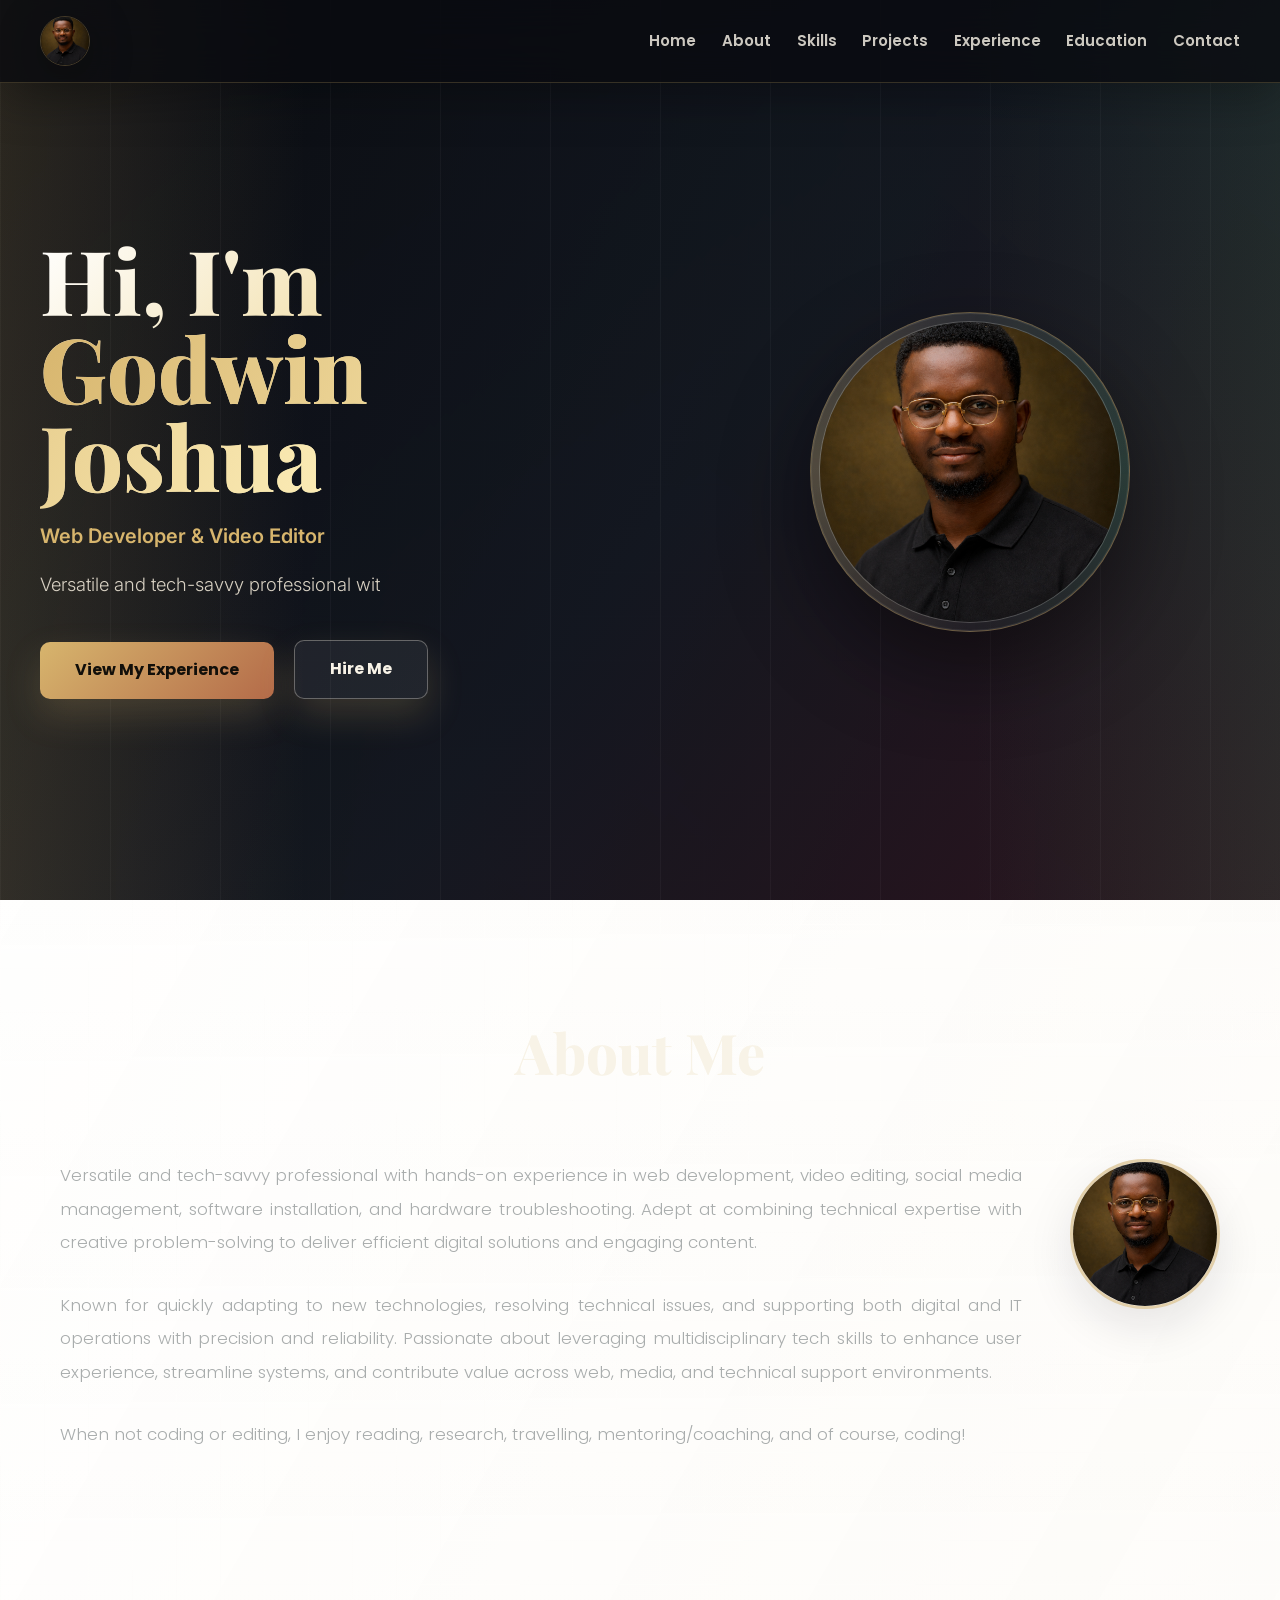
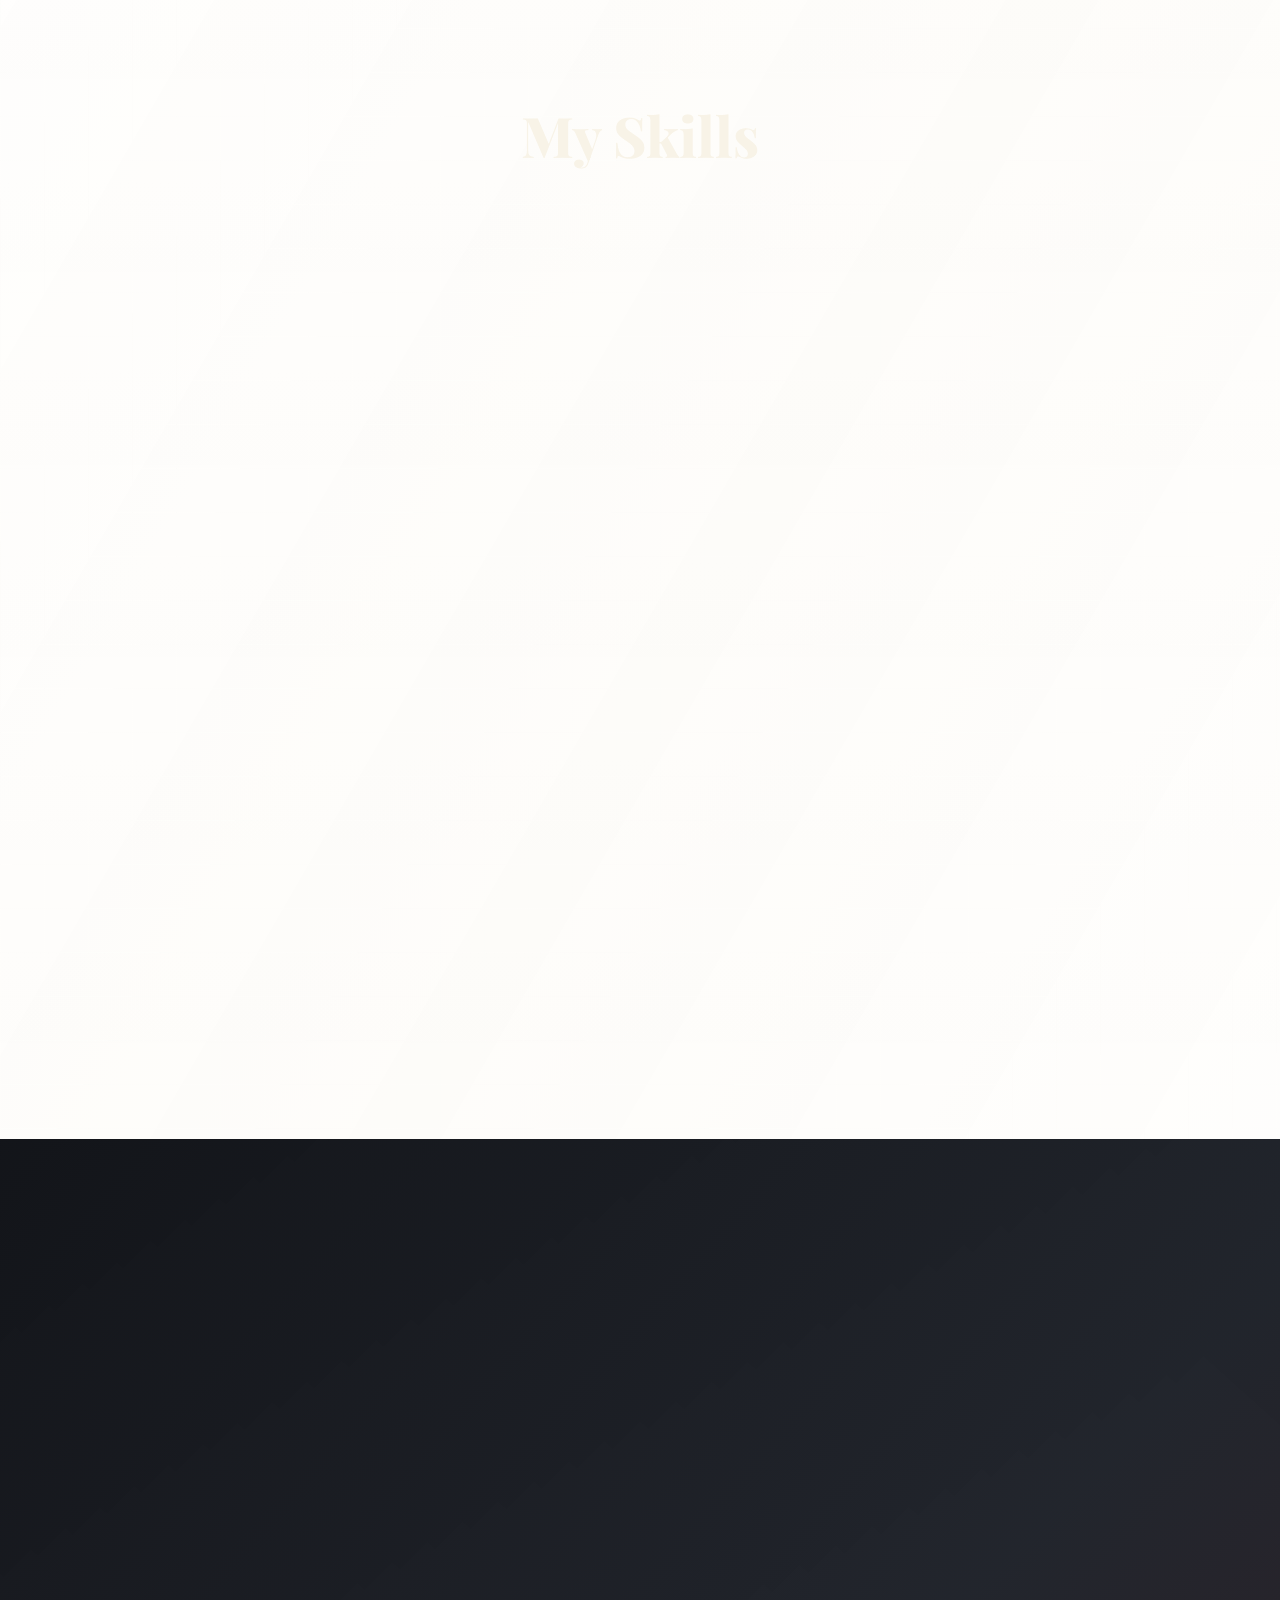
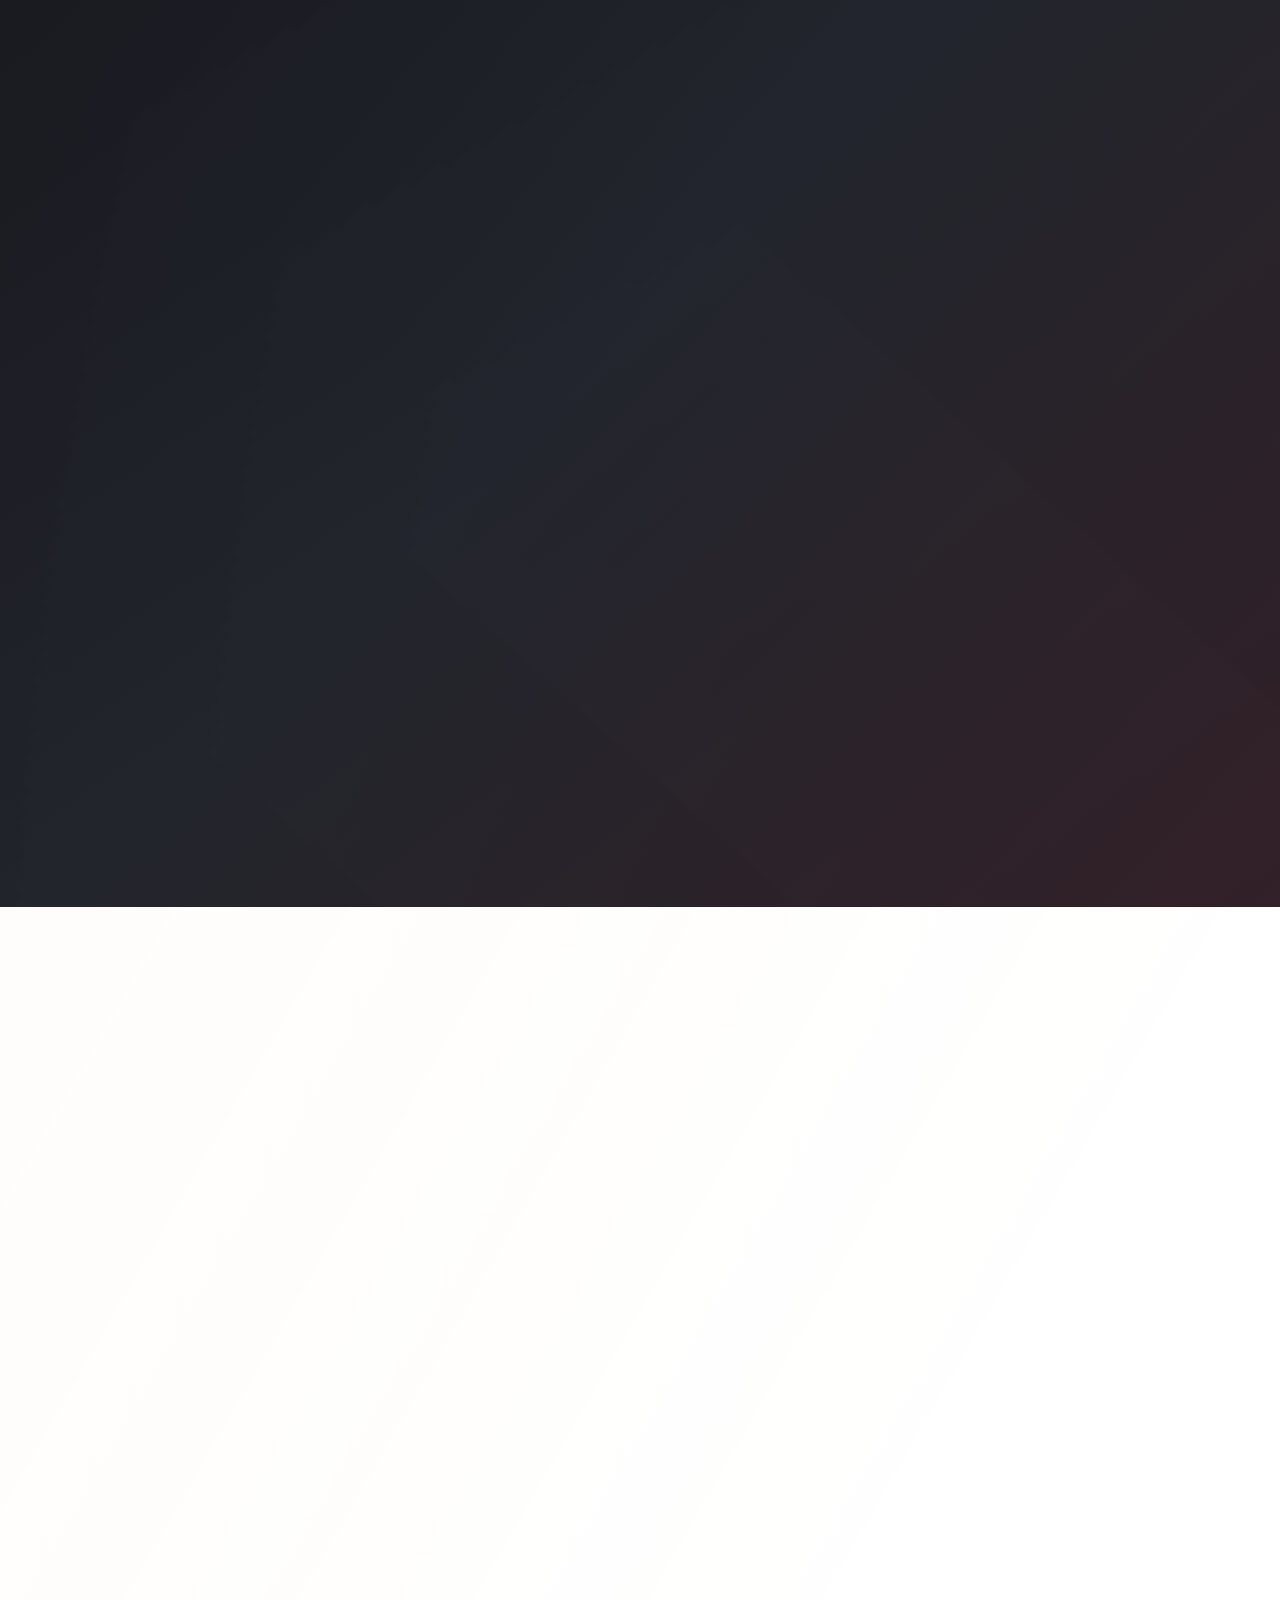
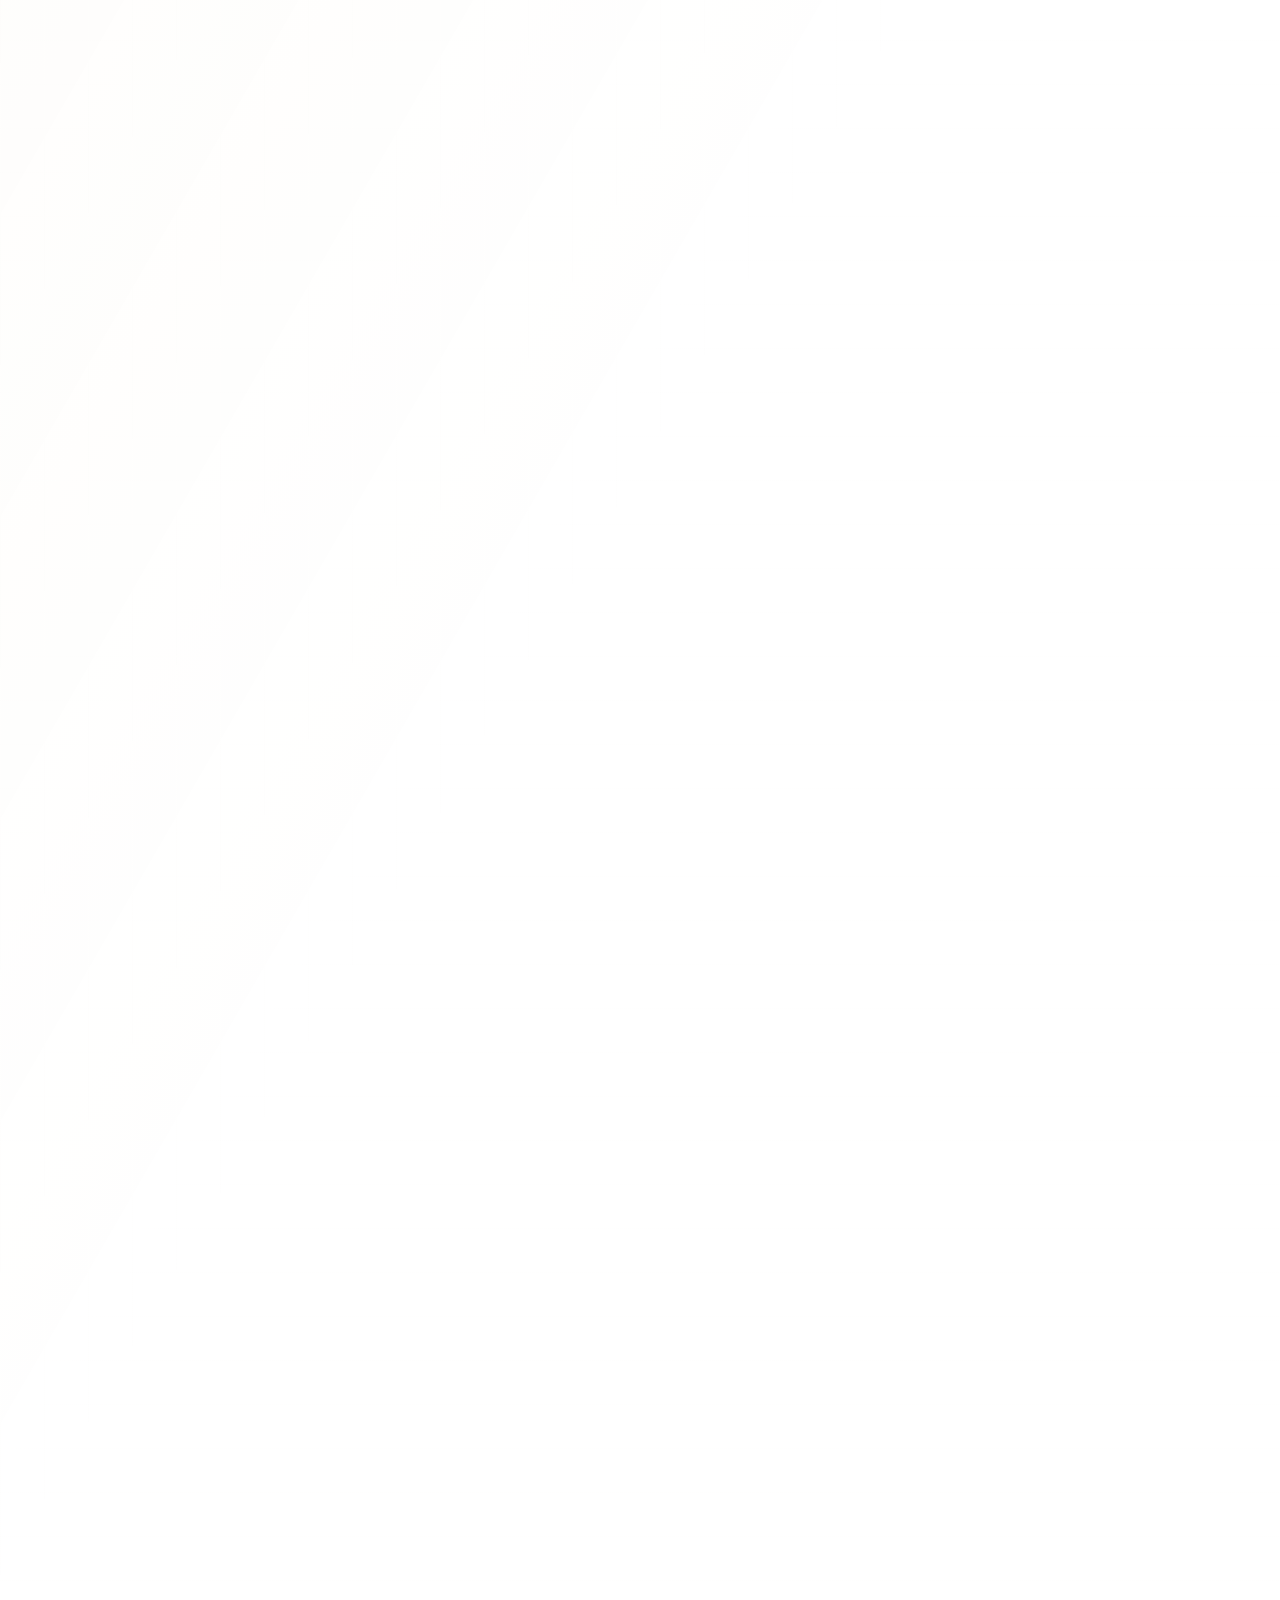
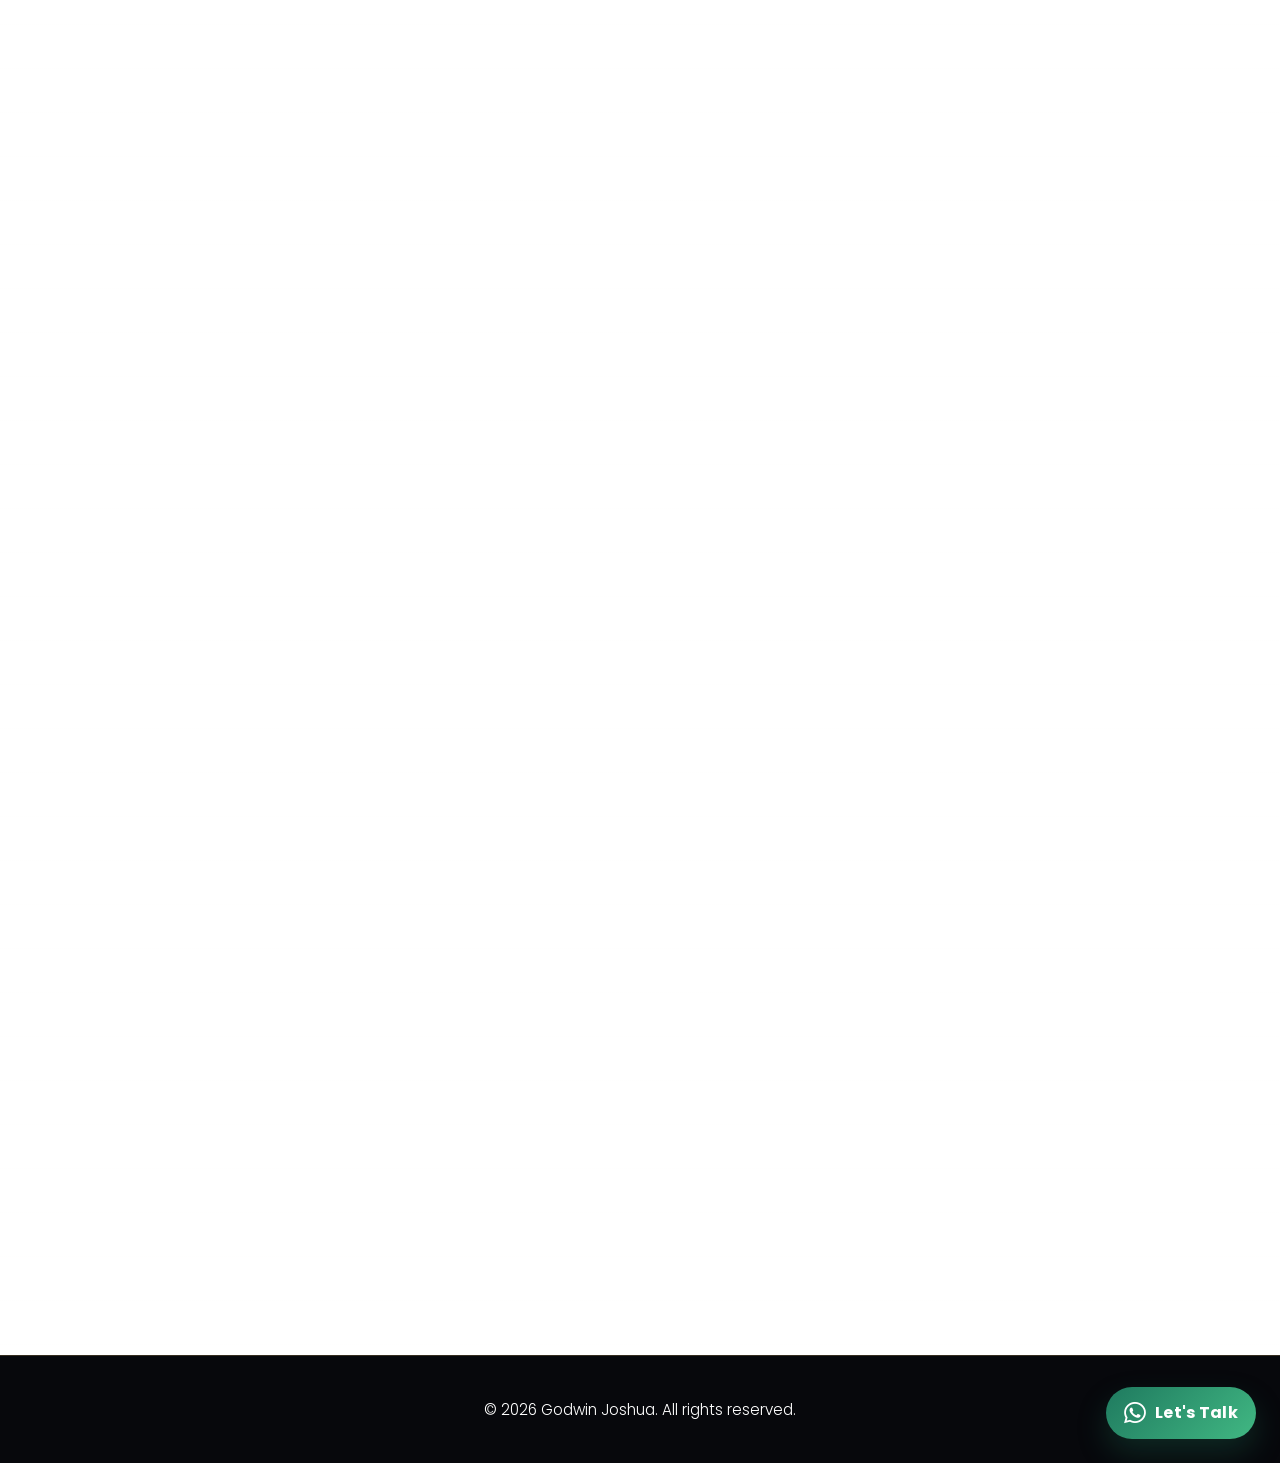
==== index.html @ fa9649de "Add files via upload" ====
<!DOCTYPE html>
<html lang="en">
<head>
    <meta charset="UTF-8">
    <meta name="viewport" content="width=device-width, initial-scale=1.0">
    <title>Godwin Joshua - Web Developer & Video Editor</title>
    <link rel="stylesheet" href="styles.css">
    <link rel="icon" href="JAYSIGNATURE..png" type="image/png">
    <link rel="stylesheet" href="https://cdnjs.cloudflare.com/ajax/libs/font-awesome/6.0.0/css/all.min.css">
    <link rel="preconnect" href="https://fonts.googleapis.com">
    <link rel="preconnect" href="https://fonts.gstatic.com" crossorigin>
    <link href="https://fonts.googleapis.com/css2?family=Poppins:wght@300;400;600;700;800&family=Playfair+Display:wght@600;700;800&family=Inter:wght@300;400;500;600&display=swap" rel="stylesheet">
</head>
<body>
    <header>
        <nav>
            <div class="logo">
                <img src="logo.png" alt="Godwin Joshua Logo">
            </div>
            <ul class="nav-links">
                <li><a href="#home">Home</a></li>
                <li><a href="#about">About</a></li>
                <li><a href="#skills">Skills</a></li>
                <li><a href="#projects">Projects</a></li>
                <li><a href="#experience">Experience</a></li>
                <li><a href="#education">Education</a></li>
                <li><a href="#contact">Contact</a></li>
            </ul>
            <div class="hamburger">
                <span></span>
                <span></span>
                <span></span>
            </div>
        </nav>
    </header>

    <section id="home" class="hero">
        <div class="hero-content">
            <h1>Hi, I'm <span class="highlight">Godwin Joshua</span></h1>
            <p>Web Developer & Video Editor</p>
            <p>Versatile and tech-savvy professional with hands-on experience in web development, video editing, social media management, software installation, and hardware troubleshooting.</p>
            <a href="#experience" class="cta-button">View My Experience</a>
            <a href="GODWIN JOSHUA-1.0.pdf" download class="cta-button secondary">Hire Me</a>
        </div>
        <div class="hero-image">
            <div class="hero-logo-wrap">
                <img src="logo.png" alt="Godwin Joshua">
            </div>
        </div>
    </section>

    <section id="about" class="about">
        <div class="container">
            <h2>About Me</h2>
            <div class="about-content">
                <div class="about-text">
                    <p>Versatile and tech-savvy professional with hands-on experience in web development, video editing, social media management, software installation, and hardware troubleshooting. Adept at combining technical expertise with creative problem-solving to deliver efficient digital solutions and engaging content.</p>
                    <p>Known for quickly adapting to new technologies, resolving technical issues, and supporting both digital and IT operations with precision and reliability. Passionate about leveraging multidisciplinary tech skills to enhance user experience, streamline systems, and contribute value across web, media, and technical support environments.</p>
                    <p>When not coding or editing, I enjoy reading, research, travelling, mentoring/coaching, and of course, coding!</p>
                </div>
                <div class="about-image">
                    <img src="logo.png" alt="Godwin Joshua">
                </div>
            </div>
        </div>
    </section>

    <section id="skills" class="skills">
        <div class="container">
            <h2>My Skills</h2>
            <div class="skills-grid">
                <div class="skill-category">
                    <h3><i class="fas fa-code"></i> Web & Digital</h3>
                    <ul>
                        <li>Web Development</li>
                        <li>WordPress Development</li>
                        <li>HTML & CSS</li>
                        <li>Website Maintenance</li>
                    </ul>
                </div>
                <div class="skill-category">
                    <h3><i class="fas fa-palette"></i> Design & Media</h3>
                    <ul>
                        <li>Graphic Design</li>
                        <li>Video Editing</li>
                        <li>Content Creation</li>
                        <li>Social Media Management</li>
                    </ul>
                </div>
                <div class="skill-category">
                    <h3><i class="fas fa-tools"></i> IT Support</h3>
                    <ul>
                        <li>Hardware & System Troubleshooting</li>
                        <li>Software Installation</li>
                        <li>Software Maintenance</li>
                        <li>Operating System Installation</li>
                        <li>IT Support</li>
                    </ul>
                </div>
                <div class="skill-category">
                    <h3><i class="fas fa-briefcase"></i> Productivity & Tools</h3>
                    <ul>
                        <li>Microsoft Office 365</li>
                        <li>Google Workspace</li>
                        <li>Remote Support Tools</li>
                        <li>AI Prompt Engineering</li>
                    </ul>
                </div>
                <div class="skill-category">
                    <h3><i class="fas fa-users"></i> Soft Skills</h3>
                    <ul>
                        <li>Project Management</li>
                        <li>Problem Solving</li>
                        <li>Team Collaboration</li>
                        <li>Adaptability & Flexibility</li>
                        <li>Strong Communication Skills</li>
                    </ul>
                </div>
            </div>
        </div>
    </section>

    <section id="projects" class="projects">
        <div class="container">
            <h2>Featured Projects</h2>
            <div class="projects-grid">
                <article class="project-card">
                    <a href="https://araokikicooperative.com/" target="_blank" rel="noopener noreferrer" class="project-image-link" aria-label="Visit ARAOKIKI Cooperative Limited website">
                        <img src="araokiki-project.svg" alt="ARAOKIKI Cooperative Limited website preview">
                    </a>
                    <div class="project-content">
                        <span class="project-type"><i class="fas fa-building-columns"></i> Cooperative Website</span>
                        <h3>ARAOKIKI Cooperative Limited</h3>
                        <p>Created a simple website to showcase the cooperative's services and make its work easier for visitors to understand.</p>
                        <a href="https://araokikicooperative.com/" target="_blank" rel="noopener noreferrer" class="project-link">
                            View Project <i class="fas fa-arrow-up-right-from-square"></i>
                        </a>
                    </div>
                </article>

                <article class="project-card">
                    <a href="https://oarefoods.com.ng/" target="_blank" rel="noopener noreferrer" class="project-image-link" aria-label="Visit Oarefoods Limited ordering system">
                        <img src="oarefoods-project.svg" alt="Oarefoods Limited website preview">
                    </a>
                    <div class="project-content">
                        <span class="project-type"><i class="fas fa-bowl-food"></i> Ordering System</span>
                        <h3>Oarefoods Limited</h3>
                        <p>Built a simple ordering system to help customers view food options and place orders more conveniently.</p>
                        <a href="https://oarefoods.com.ng/" target="_blank" rel="noopener noreferrer" class="project-link">
                            View Project <i class="fas fa-arrow-up-right-from-square"></i>
                        </a>
                    </div>
                </article>

                <article class="project-card">
                    <a href="https://bigvillehighschool.com.ng/" target="_blank" rel="noopener noreferrer" class="project-image-link" aria-label="Visit Bigville High School management system">
                        <img src="bigville-project.svg" alt="Bigville High School website preview">
                    </a>
                    <div class="project-content">
                        <span class="project-type"><i class="fas fa-school"></i> School Management System</span>
                        <h3>Bigville High School</h3>
                        <p>Developed a school management system to support academic administration and improve school operations.</p>
                        <a href="https://bigvillehighschool.com.ng/" target="_blank" rel="noopener noreferrer" class="project-link">
                            View Project <i class="fas fa-arrow-up-right-from-square"></i>
                        </a>
                    </div>
                </article>

                <article class="project-card">
                    <a href="https://uchekezz.github.io/Myportfolio/" target="_blank" rel="noopener noreferrer" class="project-image-link" aria-label="Visit client portfolio website">
                        <img src="client-portfolio-project.svg" alt="Client portfolio website preview">
                    </a>
                    <div class="project-content">
                        <span class="project-type"><i class="fas fa-id-card"></i> Client Portfolio</span>
                        <h3>Okafor Uche Joseph Portfolio</h3>
                        <p>Created a professional portfolio website for a client to present his profile, experience, skills, education, and contact details.</p>
                        <a href="https://uchekezz.github.io/Myportfolio/" target="_blank" rel="noopener noreferrer" class="project-link">
                            View Project <i class="fas fa-arrow-up-right-from-square"></i>
                        </a>
                    </div>
                </article>
            </div>
        </div>
    </section>

    <section id="experience" class="experience">
        <div class="container">
            <h2>Professional Experience</h2>
            <div class="timeline">
                <div class="timeline-item">
                    <div class="timeline-content">
                        <h3>ICT Teacher</h3>
                        <h4>Children's World Academy, Gwarimpa, Abuja</h4>
                        <p class="date">2025 – Till date</p>
                        <ul>
                            <li>Used different tools to support blended learning efforts.</li>
                            <li>Identified information technology training needs and requirements for learners.</li>
                            <li>Created easy-to-understand training materials tailored to different audiences.</li>
                            <li>Evaluated and assessed training quality and effectiveness to continuously improve programs.</li>
                        </ul>
                    </div>
                </div>
                <div class="timeline-item">
                    <div class="timeline-content">
                        <h3>ICT Instructor</h3>
                        <h4>Sureville High School, Lekki Phase II, Lagos, Nigeria</h4>
                        <p class="date">2023 - 2024</p>
                        <ul>
                            <li>Used different tools to support blended learning efforts.</li>
                            <li>Identified information technology training needs and requirements for learners.</li>
                            <li>Created easy-to-understand training materials tailored to different audiences.</li>
                            <li>Evaluated and assessed training quality and effectiveness to continuously improve programs.</li>
                        </ul>
                    </div>
                </div>
                <div class="timeline-item">
                    <div class="timeline-content">
                        <h3>IT/ADMIN</h3>
                        <h4>Chilite Technical Solutions Limited</h4>
                        <p class="date">2023</p>
                        <ul>
                            <li>Carried out day-to-day duties accurately and efficiently.</li>
                            <li>Quickly learned and applied new skills to daily tasks, improving efficiency and productivity.</li>
                            <li>Increased customer satisfaction by resolving issues.</li>
                            <li>Supported team by demonstrating respect and willingness to help.</li>
                            <li>Developed a simple website to ease daily operations.</li>
                        </ul>
                    </div>
                </div>
                <div class="timeline-item">
                    <div class="timeline-content">
                        <h3>ICT Instructor</h3>
                        <h4>Ideal Special & Comprehensive Academy</h4>
                        <p class="date">2022 - 2023</p>
                        <ul>
                            <li>Handled daily practical on ICT related courses and prepared/processed all administrative files and documents.</li>
                            <li>Monitored learners' progress throughout course, providing or signposting additional support where appropriate.</li>
                            <li>Created easy-to-understand training materials tailored to different audiences.</li>
                            <li>Supported firm-wide initiatives to equip staff with basic technical skills.</li>
                        </ul>
                    </div>
                </div>
                <div class="timeline-item">
                    <div class="timeline-content">
                        <h3>Lecturer</h3>
                        <h4>Jigawa State Polytechnic, Dutse</h4>
                        <p class="date">2022 - 2023</p>
                        <ul>
                            <li>Designed exams, assessments and course content, including lecture material and writing assignments.</li>
                            <li>Engaged, motivated and inspired students to develop thirst for knowledge.</li>
                            <li>Collaborated with lecturers to enhance teaching procedures.</li>
                            <li>Monitored students' progress against educational targets, implementing positive interventions.</li>
                        </ul>
                    </div>
                </div>
                <div class="timeline-item">
                    <div class="timeline-content">
                        <h3>Admin/Office Assistant</h3>
                        <h4>M.O. Chukwuma-Okafor & Associates</h4>
                        <p class="date">2018 - 2019</p>
                        <ul>
                            <li>Maintained office files for reliable reference, including electronic and hard copies.</li>
                            <li>Supported staff with administrative needs for photocopying, faxing and filing.</li>
                            <li>Organized and maintained office common areas.</li>
                            <li>Greeted guests and clients with warmth and professionalism.</li>
                        </ul>
                    </div>
                </div>
                <div class="timeline-item">
                    <div class="timeline-content">
                        <h3>ICT Practical Instructor</h3>
                        <h4>Climax Computer College</h4>
                        <p class="date">2014 - 2016</p>
                        <ul>
                            <li>Adapted teaching methods and materials to meet students' varying needs and interests.</li>
                            <li>Created lesson plans and scheduled each day to promote maximum student engagement.</li>
                            <li>Collected, analyzed and tracked data on student progress.</li>
                            <li>Supported students to identify problems impeding education.</li>
                        </ul>
                    </div>
                </div>
            </div>
        </div>
    </section>

    <section id="education" class="education">
        <div class="container">
            <h2>Education & Certifications</h2>
            <div class="edu-cert-grid">
                <div class="education-section">
                    <h3><i class="fas fa-graduation-cap"></i> Education</h3>
                    <div class="edu-item">
                        <h4>Cyber Security – Google Professional Certification</h4>
                        <p>2025</p>
                    </div>
                    <div class="edu-item">
                        <h4>Higher National Diploma (HND) in Computer Science</h4>
                        <p>Federal Polytechnic, Idah, Kogi State | 2019 – 2021</p>
                    </div>
                    <div class="edu-item">
                        <h4>National Diploma (OND) in Computer Science</h4>
                        <p>Federal Polytechnic, Idah, Kogi State | 2015 – 2017</p>
                    </div>
                </div>
                <div class="certifications-section">
                    <h3><i class="fas fa-certificate"></i> Certifications</h3>
                    <ul>
                        <li>Cyber Security (2025)</li>
                        <li>Google Network Security (2025)</li>
                        <li>National Youth Service Corp (2022)</li>
                        <li>Higher National Diploma (2021)</li>
                        <li>C++ Computer Programming (2019)</li>
                        <li>National Diploma (2017)</li>
                    </ul>
                </div>
            </div>
        </div>
    </section>

    <section id="contact" class="contact">
        <div class="container">
            <h2>Get In Touch</h2>
            <div class="contact-content">
                <div class="contact-info">
                    <p>Ready to bring your ideas to life? Let's collaborate!</p>
                    <div class="contact-details">
                        <p><strong><i class="fas fa-envelope"></i> Email:</strong> godwincplus@gmail.com</p>
                        <p><strong><i class="fas fa-phone"></i> Phone:</strong> +234 807 975 6690, 0816 468 5279</p>
                        <p><strong><i class="fas fa-map-marker-alt"></i> Location:</strong> Kagini, Abuja, Nigeria</p>
                    </div>
                </div>
                <form class="contact-form">
                    <input type="text" name="name" placeholder="Your Name" required>
                    <input type="email" name="email" placeholder="Your Email" required>
                    <textarea name="message" placeholder="Your Message" required></textarea>
                    <button type="submit" class="cta-button">Send Message</button>
                    <div class="contact-social-links">
                        <a href="https://web.facebook.com/jay.code.526853/" target="_blank" title="Facebook"><i class="fab fa-facebook"></i></a>
                        <a href="https://www.instagram.com/jaysignatur" target="_blank" title="Instagram"><i class="fab fa-instagram"></i></a>
                        <a href="https://www.tiktok.com/@jaycodee?lang=en" target="_blank" title="TikTok"><i class="fab fa-tiktok"></i></a>
                        <a href="https://  www.linkedin.com/in/godwin-joshua-904143233" target="_blank" title="LinkedIn"><i class="fab fa-linkedin"></i></a>
                        <a href="https://github.com/Cpluss1" target="_blank" title="GitHub"><i class="fab fa-github"></i></a>
                        <a href="https://www.youtube.com/@JAYSIGNATUR" target="_blank" title="YouTube"><i class="fab fa-youtube"></i></a>
                        
                    </div>
                </form>
            </div>
        </div>
    </section>

    <footer>
        <div class="container">
            <p>&copy; 2026 Godwin Joshua. All rights reserved.</p>
        </div>
    </footer>

    <a href="https://wa.me/2348079756690?text=Hello%20Godwin%2C%20I%20visited%20your%20portfolio%20and%20would%20like%20to%20chat."
       class="whatsapp-chat"
       target="_blank"
       rel="noopener noreferrer"
       aria-label="Chat with Godwin Joshua on WhatsApp">
        <i class="fab fa-whatsapp"></i>
        <span>Let's Talk</span>
    </a>

    <script src="script.js"></script>
</body>
</html>
---- styles.css ----
/* Reset and Base Styles */
* {
    margin: 0;
    padding: 0;
    box-sizing: border-box;
}

img {
    display: block;
    max-width: 100%;
    height: auto;
    border-radius: 0;
    object-fit: cover;
}

body {
    font-family: 'Poppins', 'Inter', sans-serif;
    line-height: 1.8;
    color: #1a1a2e;
    background: linear-gradient(135deg, #0f0f1e 0%, #1a1a3e 50%, #2d0052 100%);
    min-height: 100vh;
    overflow-x: hidden;
    letter-spacing: 0.3px;
}

/* Animated background */
body::before {
    content: '';
    position: fixed;
    top: 0;
    left: 0;
    width: 100%;
    height: 100%;
    background: 
        radial-gradient(circle at 20% 50%, rgba(139, 92, 246, 0.1) 0%, transparent 50%),
        radial-gradient(circle at 80% 80%, rgba(236, 72, 153, 0.1) 0%, transparent 50%),
        radial-gradient(circle at 40% 0%, rgba(59, 130, 246, 0.05) 0%, transparent 50%);
    pointer-events: none;
    z-index: -1;
    animation: bgShift 15s ease-in-out infinite;
}

@keyframes bgShift {
    0%, 100% { transform: translate(0, 0); }
    50% { transform: translate(30px, 30px); }
}

.container {
    max-width: 1200px;
    margin: 0 auto;
    padding: 0 20px;
}

/* Header */
header {
    position: fixed;
    top: 0;
    width: 100%;
    background: rgba(7, 94, 84, 0.92);
    backdrop-filter: blur(20px);
    z-index: 1000;
    box-shadow: 0 8px 32px rgba(7, 94, 84, 0.28);
    border-bottom: 1px solid rgba(37, 211, 102, 0.35);
    animation: headerSlideDown 0.6s ease-out;
}

@keyframes headerSlideDown {
    from {
        opacity: 0;
        transform: translateY(-20px);
    }
    to {
        opacity: 1;
        transform: translateY(0);
    }
}

nav {
    display: flex;
    justify-content: space-between;
    align-items: center;
    padding: 1rem 0;
    max-width: 1200px;
    margin: 0 auto;
}

.logo img {
    width: 54px;
    height: 54px;
    border-radius: 50%;
    object-fit: cover;
    filter: drop-shadow(0 8px 18px rgba(139, 92, 246, 0.5));
    transition: all 0.3s ease;
}

.logo img:hover {
    filter: drop-shadow(0 8px 25px rgba(236, 72, 153, 0.6));
    transform: scale(1.05);
}

.nav-links {
    display: flex;
    list-style: none;
}

.nav-links li {
    margin-left: 2rem;
}

.nav-links a {
    text-decoration: none;
    color: #e0e0e0;
    font-weight: 600;
    transition: all 0.3s ease;
    position: relative;
    padding: 5px 0;
}

.nav-links a::after {
    content: '';
    position: absolute;
    bottom: -3px;
    left: 0;
    width: 0;
    height: 2px;
    background: linear-gradient(90deg, #8b5cf6, #ec4899);
    transition: width 0.3s ease;
}

.nav-links a:hover {
    color: #ec4899;
}

.nav-links a:hover::after {
    width: 100%;
}

.hamburger {
    display: none;
    flex-direction: column;
    cursor: pointer;
}

.hamburger span {
    width: 25px;
    height: 3px;
    background: #ffffff;
    margin: 3px 0;
    transition: 0.3s;
}

.hamburger.active span:nth-child(1) {
    transform: rotate(45deg) translate(5px, 5px);
}

.hamburger.active span:nth-child(2) {
    opacity: 0;
}

.hamburger.active span:nth-child(3) {
    transform: rotate(-45deg) translate(7px, -6px);
}

/* Hero Section */
.hero {
    display: flex;
    justify-content: center;
    align-items: center;
    min-height: 90vh;
    padding: 100px 0 60px;
    color: white;
    position: relative;
    overflow: hidden;
}

.hero::after {
    content: '';
    position: absolute;
    top: 0;
    left: 0;
    right: 0;
    bottom: 0;
    background: 
        radial-gradient(circle at 10% 20%, rgba(139, 92, 246, 0.15) 0%, transparent 40%),
        radial-gradient(circle at 90% 80%, rgba(236, 72, 153, 0.15) 0%, transparent 40%);
    pointer-events: none;
    z-index: 0;
}

.hero-content {
    flex: 1;
    padding-right: 2rem;
    position: relative;
    z-index: 2;
    animation: slideInLeft 0.8s ease-out;
}

@keyframes slideInLeft {
    from {
        opacity: 0;
        transform: translateX(-50px);
    }
    to {
        opacity: 1;
        transform: translateX(0);
    }
}

.hero h1 {
    font-size: 3.5rem;
    margin-bottom: 1rem;
    background: linear-gradient(135deg, #ffffff 0%, #a0aec0 100%);
    -webkit-background-clip: text;
    -webkit-text-fill-color: transparent;
    background-clip: text;
    font-weight: 800;
    letter-spacing: -1px;
    font-family: 'Playfair Display', serif;
}

.highlight {
    background: linear-gradient(135deg, #8b5cf6 0%, #ec4899 50%, #06b6d4 100%);
    -webkit-background-clip: text;
    -webkit-text-fill-color: transparent;
    background-clip: text;
    animation: gradientFlow 4s ease infinite;
    background-size: 200% 200%;
}

@keyframes gradientFlow {
    0% { background-position: 0% 50%; }
    50% { background-position: 100% 50%; }
    100% { background-position: 0% 50%; }
}

.hero p {
    font-size: 1.15rem;
    margin-bottom: 2.5rem;
    opacity: 0.9;
    animation: fadeInUp 0.8s ease-out 0.2s both;
    font-weight: 300;
    line-height: 1.7;
    letter-spacing: 0.5px;
    font-family: 'Inter', 'Poppins', sans-serif;
}

@keyframes fadeInUp {
    from {
        opacity: 0;
        transform: translateY(20px);
    }
    to {
        opacity: 1;
        transform: translateY(0);
    }
}

@keyframes floatHover {
    0%, 100% { transform: translateY(0px); }
    50% { transform: translateY(-12px); }
}

@keyframes floatCard {
    0%, 100% { transform: translateY(0px); }
    50% { transform: translateY(-10px); }
}

@keyframes slideUpIn {
    from {
        opacity: 0;
        transform: translateY(15px);
    }
    to {
        opacity: 1;
        transform: translateY(0);
    }
}

@keyframes floatSocial {
    0%, 100% { transform: translateY(0px); }
    50% { transform: translateY(-8px); }
}

@keyframes textFloat {
    0%, 100% { transform: translateX(0px); }
    50% { transform: translateX(2px); }
}

.cta-button {
    display: inline-block;
    padding: 14px 35px;
    background: linear-gradient(135deg, #8b5cf6 0%, #ec4899 100%);
    color: white;
    text-decoration: none;
    border-radius: 50px;
    font-weight: 700;
    transition: all 0.4s cubic-bezier(0.34, 1.56, 0.64, 1);
    margin-right: 1rem;
    position: relative;
    overflow: hidden;
    box-shadow: 0 10px 30px rgba(139, 92, 246, 0.3);
}

.cta-button::before {
    content: '';
    position: absolute;
    top: 0;
    left: -100%;
    width: 100%;
    height: 100%;
    background: linear-gradient(90deg, transparent, rgba(255, 255, 255, 0.3), transparent);
    transition: left 0.5s;
}

.cta-button:hover {
    transform: translateY(-5px);
    box-shadow: 0 20px 40px rgba(139, 92, 246, 0.6);
}

.cta-button:hover::before {
    left: 100%;
}

.secondary {
    background: transparent;
    border: 2px solid rgba(255, 255, 255, 0.8);
    box-shadow: 0 10px 30px rgba(236, 72, 153, 0.2);
}

.secondary:hover {
    background: linear-gradient(135deg, #8b5cf6 0%, #ec4899 100%);
    border-color: transparent;
    box-shadow: 0 20px 40px rgba(236, 72, 153, 0.6);
}

/* Hero background removed - using body::before now */

.hero-image {
    flex: 1;
    text-align: center;
    position: relative;
    z-index: 2;
    animation: slideInRight 0.8s ease-out;
}

@keyframes slideInRight {
    from {
        opacity: 0;
        transform: translateX(50px);
    }
    to {
        opacity: 1;
        transform: translateX(0);
    }
}

.hero-content,
.hero-image {
    position: relative;
    z-index: 1;
}

.hero-logo-wrap {
    display: inline-flex;
    align-items: center;
    justify-content: center;
    width: 200px;
    height: 200px;
    margin: 0 auto;
    border-radius: 50%;
    background: rgba(139, 92, 246, 0.15);
    border: 3px solid rgba(139, 92, 246, 0.5);
    box-shadow: 
        0 0 80px rgba(139, 92, 246, 0.4),
        inset 0 0 40px rgba(236, 72, 153, 0.15),
        0 30px 70px rgba(0, 0, 0, 0.4);
    backdrop-filter: blur(20px);
    overflow: hidden;
    animation: float 4s ease-in-out infinite, glow 3.5s ease-in-out infinite, pulse-ring 3s ease-in-out infinite;
    position: relative;
}

@keyframes float {
    0%, 100% { transform: translateY(0px); }
    50% { transform: translateY(-25px); }
}

@keyframes pulse-ring {
    0%, 100% { box-shadow: 0 0 80px rgba(139, 92, 246, 0.4), inset 0 0 40px rgba(236, 72, 153, 0.15), 0 30px 70px rgba(0, 0, 0, 0.4); }
    50% { box-shadow: 0 0 100px rgba(236, 72, 153, 0.6), inset 0 0 50px rgba(139, 92, 246, 0.25), 0 40px 80px rgba(0, 0, 0, 0.5); }
}

@keyframes glow {
    0%, 100% { box-shadow: 0 0 60px rgba(139, 92, 246, 0.3), inset 0 0 60px rgba(236, 72, 153, 0.1), 0 40px 90px rgba(0, 0, 0, 0.3); }
    50% { box-shadow: 0 0 80px rgba(236, 72, 153, 0.5), inset 0 0 80px rgba(139, 92, 246, 0.2), 0 40px 90px rgba(0, 0, 0, 0.3); }
}

.hero-logo-wrap::before {
    content: '';
    position: absolute;
    inset: -20%;
    background: radial-gradient(circle, rgba(139, 92, 246, 0.6), transparent 55%);
    filter: blur(48px);
    opacity: 0.7;
    animation: rotate 8s linear infinite;
}

@keyframes rotate {
    from { transform: rotate(0deg); }
    to { transform: rotate(360deg); }
}

.hero-logo-wrap img {
    width: 100%;
    height: 100%;
    border-radius: 50%;
    border: 0px solid transparent;
    box-shadow: 0 0 30px rgba(236, 72, 153, 0.3);
    background: linear-gradient(180deg, rgba(139, 92, 246, 0.1), rgba(236, 72, 153, 0.1));
    transition: all 0.4s ease;
    object-fit: cover;
}

.hero-logo-wrap:hover img {
    border-color: rgba(139, 92, 246, 0.8);
    transform: scale(1.05) rotate(5deg);
}

/* About Section */
.about {
    background: linear-gradient(135deg, rgba(139, 92, 246, 0.05) 0%, rgba(236, 72, 153, 0.05) 100%);
    padding: 80px 0;
    position: relative;
}

.about::before {
    content: '';
    position: absolute;
    top: 0;
    left: 0;
    right: 0;
    bottom: 0;
    background: 
        radial-gradient(circle at 0% 0%, rgba(139, 92, 246, 0.08) 0%, transparent 40%),
        radial-gradient(circle at 100% 100%, rgba(59, 130, 246, 0.08) 0%, transparent 40%);
    pointer-events: none;
}

.about h2 {
    text-align: center;
    font-size: 3rem;
    margin-bottom: 3.5rem;
    color: white;
    font-weight: 800;
    background: linear-gradient(135deg, #ffffff 0%, #a0aec0 100%);
    -webkit-background-clip: text;
    -webkit-text-fill-color: transparent;
    background-clip: text;
    position: relative;
    z-index: 1;
    font-family: 'Playfair Display', serif;
    letter-spacing: -0.5px;
}

.about-content {
    display: flex;
    align-items: center;
    gap: 3rem;
    position: relative;
    z-index: 1;
}

.about-text p {
    font-size: 1.05rem;
    margin-bottom: 1.8rem;
    color: rgba(255, 255, 255, 0.85);
    line-height: 2;
    text-align: justify;
    animation: fadeInUp 0.8s ease-out, textFloat 4s ease-in-out infinite;
    font-weight: 300;
    letter-spacing: 0.5px;
}

.about-image img {
    max-width: 150px;
    width: 150px;
    height: 150px;
    border-radius: 50%;
    object-fit: cover;
    box-shadow: 0 15px 45px rgba(139, 92, 246, 0.4), inset 0 0 20px rgba(139, 92, 246, 0.1);
    border: 3px solid rgba(139, 92, 246, 0.5);
    transition: all 0.3s ease;
    animation: fadeInUp 0.8s ease-out 0.2s both, float 4s ease-in-out infinite;
}

.about-image img:hover {
    transform: scale(1.05) rotate(-2deg);
    box-shadow: 0 30px 60px rgba(236, 72, 153, 0.5);
    border-color: rgba(236, 72, 153, 0.5);
}

.skills h2 {
    font-family: 'Playfair Display', serif;
    font-size: 3rem;
    font-weight: 800;
    letter-spacing: -0.5px;
}

/* Skills Section */
.skills {
    background: linear-gradient(135deg, rgba(236, 72, 153, 0.05) 0%, rgba(139, 92, 246, 0.05) 100%);
    padding: 80px 0;
    position: relative;
}

.skills::before {
    content: '';
    position: absolute;
    top: 0;
    left: 0;
    right: 0;
    bottom: 0;
    background: 
        radial-gradient(circle at 20% 50%, rgba(139, 92, 246, 0.08) 0%, transparent 40%),
        radial-gradient(circle at 80% 50%, rgba(236, 72, 153, 0.08) 0%, transparent 40%);
    pointer-events: none;
}

.skills h2 {
    text-align: center;
    font-size: 3rem;
    margin-bottom: 3.5rem;
    color: white;
    font-weight: 800;
    background: linear-gradient(135deg, #ffffff 0%, #a0aec0 100%);
    -webkit-background-clip: text;
    -webkit-text-fill-color: transparent;
    background-clip: text;
    position: relative;
    z-index: 1;
    font-family: 'Playfair Display', serif;
    letter-spacing: -0.5px;
}

.skills-grid {
    display: grid;
    grid-template-columns: repeat(auto-fit, minmax(300px, 1fr));
    gap: 2rem;
    position: relative;
    z-index: 1;
}

.skill-category {
    background: rgba(255, 255, 255, 0.08);
    padding: 2rem;
    border-radius: 15px;
    border: 1px solid rgba(139, 92, 246, 0.3);
    box-shadow: 0 20px 40px rgba(0, 0, 0, 0.2);
    transition: all 0.4s cubic-bezier(0.34, 1.56, 0.64, 1);
    backdrop-filter: blur(10px);
    animation: scaleIn 0.6s ease-out, floatUp 3s ease-in-out infinite;
}

@keyframes scaleIn {
    from {
        opacity: 0;
        transform: scale(0.9);
    }
    to {
        opacity: 1;
        transform: scale(1);
    }
}

@keyframes floatUp {
    0%, 100% { transform: translateY(0px); }
    50% { transform: translateY(-15px); }
}

.skill-category:hover {
    transform: translateY(-10px) scale(1.02);
    box-shadow: 0 30px 60px rgba(139, 92, 246, 0.4);
    border-color: rgba(236, 72, 153, 0.6);
    background: rgba(255, 255, 255, 0.12);
}

.skill-category h3 {
    background: linear-gradient(135deg, #8b5cf6 0%, #ec4899 100%);
    -webkit-background-clip: text;
    -webkit-text-fill-color: transparent;
    background-clip: text;
    margin-bottom: 1.5rem;
    font-size: 1.3rem;
    font-weight: 700;
    font-family: 'Poppins', sans-serif;
    letter-spacing: 0.5px;
}

.skill-category ul {
    list-style: none;
}

.skill-category li {
    padding: 0.7rem 0;
    padding-left: 0.5rem;
    border-bottom: 1px solid rgba(139, 92, 246, 0.2);
    color: rgba(255, 255, 255, 0.75);
    transition: all 0.3s ease;
    font-size: 0.95rem;
    font-weight: 300;
}

.skill-category li:hover {
    color: rgba(236, 72, 153, 1);
    padding-left: 10px;
}

/* Projects Section */
.projects {
    background: linear-gradient(135deg, rgba(139, 92, 246, 0.05) 0%, rgba(236, 72, 153, 0.05) 100%);
    padding: 80px 0;
    position: relative;
}

.projects::before {
    content: '';
    position: absolute;
    inset: 0;
    background:
        radial-gradient(circle at 18% 20%, rgba(59, 130, 246, 0.08) 0%, transparent 38%),
        radial-gradient(circle at 82% 72%, rgba(236, 72, 153, 0.08) 0%, transparent 40%);
    pointer-events: none;
}

.projects h2 {
    text-align: center;
    font-size: 3rem;
    margin-bottom: 3.5rem;
    color: white;
    font-weight: 800;
    background: linear-gradient(135deg, #ffffff 0%, #a0aec0 100%);
    -webkit-background-clip: text;
    -webkit-text-fill-color: transparent;
    background-clip: text;
    position: relative;
    z-index: 1;
    font-family: 'Playfair Display', serif;
    letter-spacing: -0.5px;
}

.projects-grid {
    display: grid;
    grid-template-columns: repeat(3, minmax(0, 1fr));
    gap: 1.6rem;
    position: relative;
    z-index: 1;
}

.project-card {
    background: rgba(255, 255, 255, 0.08);
    border: 1px solid rgba(139, 92, 246, 0.3);
    border-radius: 15px;
    box-shadow: 0 20px 40px rgba(0, 0, 0, 0.25);
    overflow: hidden;
    transition: all 0.35s ease;
    backdrop-filter: blur(10px);
}

.project-card:hover {
    transform: translateY(-8px);
    border-color: rgba(236, 72, 153, 0.55);
    box-shadow: 0 30px 60px rgba(139, 92, 246, 0.35);
}

.project-image-link {
    display: block;
    position: relative;
    aspect-ratio: 16 / 10;
    overflow: hidden;
    background: rgba(255, 255, 255, 0.08);
}

.project-image-link::after {
    content: '';
    position: absolute;
    inset: 0;
    background: linear-gradient(180deg, transparent 42%, rgba(9, 11, 16, 0.68));
    pointer-events: none;
}

.project-image-link img {
    width: 100%;
    height: 100%;
    object-fit: cover;
    transition: transform 0.5s ease, filter 0.5s ease;
}

.project-card:hover .project-image-link img {
    transform: scale(1.06);
    filter: saturate(1.08) contrast(1.04);
}

.project-content {
    padding: 1.45rem;
}

.project-type {
    display: inline-flex;
    align-items: center;
    gap: 0.45rem;
    margin-bottom: 0.9rem;
    color: rgba(236, 72, 153, 0.95);
    font-size: 0.82rem;
    font-weight: 700;
    text-transform: uppercase;
    letter-spacing: 0.06em;
}

.project-content h3 {
    margin-bottom: 0.75rem;
    color: white;
    font-size: 1.22rem;
    line-height: 1.35;
}

.project-content p {
    color: rgba(255, 255, 255, 0.74);
    font-size: 0.95rem;
    line-height: 1.75;
    margin-bottom: 1.25rem;
}

.project-link {
    display: inline-flex;
    align-items: center;
    gap: 0.5rem;
    color: white;
    text-decoration: none;
    font-weight: 700;
    transition: color 0.3s ease, gap 0.3s ease;
}

.project-link:hover {
    color: rgba(236, 72, 153, 1);
    gap: 0.75rem;
}

/* Experience Section */
.experience {
    background: linear-gradient(135deg, rgba(139, 92, 246, 0.05) 0%, rgba(236, 72, 153, 0.05) 100%);
    padding: 80px 0;
    position: relative;
}

.experience::before {
    content: '';
    position: absolute;
    top: 0;
    left: 0;
    right: 0;
    bottom: 0;
    background: 
        radial-gradient(circle at 50% 0%, rgba(59, 130, 246, 0.08) 0%, transparent 40%);
    pointer-events: none;
}

.experience h2 {
    text-align: center;
    font-size: 3rem;
    margin-bottom: 3.5rem;
    color: white;
    font-weight: 800;
    background: linear-gradient(135deg, #ffffff 0%, #a0aec0 100%);
    -webkit-background-clip: text;
    -webkit-text-fill-color: transparent;
    background-clip: text;
    position: relative;
    z-index: 1;
    font-family: 'Playfair Display', serif;
    letter-spacing: -0.5px;
}

.timeline {
    position: relative;
    max-width: 800px;
    margin: 0 auto;
    z-index: 1;
}

.timeline::before {
    content: '';
    position: absolute;
    left: 30px;
    top: 0;
    bottom: 0;
    width: 3px;
    background: linear-gradient(to bottom, #8b5cf6, #ec4899, #06b6d4, #8b5cf6);
    background-size: 100% 200%;
    animation: gradientFlow 4s ease infinite;
}

.timeline-item {
    margin-bottom: 2rem;
    position: relative;
}

.timeline-item::before {
    content: '';
    position: absolute;
    left: 20px;
    top: 20px;
    width: 20px;
    height: 20px;
    background: linear-gradient(135deg, #8b5cf6, #ec4899);
    border-radius: 50%;
    border: 4px solid rgba(15, 15, 30, 0.8);
    box-shadow: 0 0 20px rgba(139, 92, 246, 0.8);
    animation: pulse 2s ease-in-out infinite;
}

@keyframes pulse {
    0%, 100% { box-shadow: 0 0 20px rgba(139, 92, 246, 0.8); }
    50% { box-shadow: 0 0 40px rgba(236, 72, 153, 1); }
}

.timeline-content {
    background: rgba(255, 255, 255, 0.08);
    padding: 1.5rem;
    margin-left: 60px;
    border-radius: 15px;
    border: 1px solid rgba(139, 92, 246, 0.3);
    box-shadow: 0 20px 40px rgba(0, 0, 0, 0.3);
    transition: all 0.4s cubic-bezier(0.34, 1.56, 0.64, 1);
    backdrop-filter: blur(10px);
    animation: slideInRight 0.6s ease-out, floatHover 3.5s ease-in-out infinite;
}

.timeline-content:hover {
    transform: translateY(-10px) translateX(5px);
    box-shadow: 0 30px 60px rgba(139, 92, 246, 0.4);
    border-color: rgba(236, 72, 153, 0.6);
    background: rgba(255, 255, 255, 0.12);
}

.timeline-content h3 {
    background: linear-gradient(135deg, #8b5cf6 0%, #ec4899 100%);
    -webkit-background-clip: text;
    -webkit-text-fill-color: transparent;
    background-clip: text;
    margin-bottom: 0.5rem;
    font-size: 1.25rem;
    font-weight: 700;
    font-family: 'Poppins', sans-serif;
    letter-spacing: 0.3px;
}

.timeline-content h4 {
    color: rgba(255, 255, 255, 0.9);
    margin-bottom: 0.5rem;
    font-size: 1.05rem;
    font-weight: 600;
    font-family: 'Poppins', sans-serif;
    letter-spacing: 0.3px;
}

.timeline-content .date {
    color: rgba(255, 255, 255, 0.6);
    font-style: italic;
    margin-bottom: 1rem;
    font-size: 0.9rem;
}

.timeline-content ul {
    list-style: none;
    padding: 0;
}

.timeline-content li {
    padding: 0.35rem 0;
    color: rgba(255, 255, 255, 0.75);
    position: relative;
    padding-left: 1.5rem;
    transition: all 0.3s ease;
    font-size: 0.95rem;
    font-weight: 300;
}

.timeline-content li:hover {
    color: rgba(236, 72, 153, 1);
    padding-left: 2rem;
}

.timeline-content li::before {
    content: '▸';
    background: linear-gradient(135deg, #8b5cf6 0%, #ec4899 100%);
    -webkit-background-clip: text;
    -webkit-text-fill-color: transparent;
    background-clip: text;
    font-weight: bold;
    position: absolute;
    left: 0;
}

/* Education Section */
.education {
    background: linear-gradient(135deg, rgba(236, 72, 153, 0.05) 0%, rgba(139, 92, 246, 0.05) 100%);
    padding: 80px 0;
    position: relative;
}

.education::before {
    content: '';
    position: absolute;
    top: 0;
    left: 0;
    right: 0;
    bottom: 0;
    background: 
        radial-gradient(circle at 100% 0%, rgba(236, 72, 153, 0.08) 0%, transparent 40%);
    pointer-events: none;
}

.education h2 {
    text-align: center;
    font-size: 3rem;
    margin-bottom: 3.5rem;
    color: white;
    font-weight: 800;
    background: linear-gradient(135deg, #ffffff 0%, #a0aec0 100%);
    -webkit-background-clip: text;
    -webkit-text-fill-color: transparent;
    background-clip: text;
    position: relative;
    z-index: 1;
    font-family: 'Playfair Display', serif;
    letter-spacing: -0.5px;
}

.edu-cert-grid {
    display: grid;
    grid-template-columns: 1fr 1fr;
    gap: 3rem;
    position: relative;
    z-index: 1;
}

.education-section h3,
.certifications-section h3 {
    background: linear-gradient(135deg, #8b5cf6 0%, #ec4899 100%);
    -webkit-background-clip: text;
    -webkit-text-fill-color: transparent;
    background-clip: text;
    margin-bottom: 2rem;
    font-size: 1.4rem;
    font-weight: 700;
    font-family: 'Poppins', sans-serif;
    letter-spacing: 0.3px;
}

.edu-item {
    background: rgba(255, 255, 255, 0.08);
    padding: 1rem;
    margin-bottom: 1rem;
    border-radius: 10px;
    border-left: 4px solid #8b5cf6;
    border: 1px solid rgba(139, 92, 246, 0.3);
    border-left: 4px solid #ec4899;
    transition: all 0.3s ease;
    backdrop-filter: blur(10px);
    animation: floatCard 3s ease-in-out infinite;
}

.edu-item:hover {
    transform: translateX(5px);
    border-left-color: #8b5cf6;
    background: rgba(255, 255, 255, 0.12);
    box-shadow: 0 10px 30px rgba(139, 92, 246, 0.2);
}

.edu-item h4 {
    color: rgba(255, 255, 255, 0.95);
    margin-bottom: 0.5rem;
    font-weight: 600;
    font-family: 'Poppins', sans-serif;
    font-size: 1rem;
    letter-spacing: 0.3px;
}

.edu-item p {
    color: rgba(255, 255, 255, 0.65);
    font-size: 0.9rem;
    font-weight: 300;
}

.certifications-section ul {
    list-style: none;
    padding: 0;
}

.certifications-section li {
    background: rgba(255, 255, 255, 0.08);
    padding: 0.75rem;
    margin-bottom: 0.5rem;
    border-radius: 8px;
    color: rgba(255, 255, 255, 0.7);
    position: relative;
    padding-left: 2rem;
    border: 1px solid rgba(139, 92, 246, 0.2);
    transition: all 0.3s ease;
    backdrop-filter: blur(10px);
}

.certifications-section li:hover {
    color: rgba(236, 72, 153, 1);
    background: rgba(255, 255, 255, 0.12);
    border-color: rgba(236, 72, 153, 0.5);
    transform: translateX(5px);
}

.certifications-section li::before {
    content: '★';
    color: #ec4899;
    position: absolute;
    left: 0.5rem;
    top: 50%;
    transform: translateY(-50%);
    font-size: 1.2rem;
}

/* Contact Section */
.contact {
    background: linear-gradient(135deg, rgba(59, 130, 246, 0.25) 0%, rgba(139, 92, 246, 0.25) 100%);
    backdrop-filter: blur(10px);
    color: white;
    padding: 80px 0;
    position: relative;
    border: 1px solid rgba(59, 130, 246, 0.4);
}

.contact::before {
    content: '';
    position: absolute;
    top: 0;
    left: 0;
    right: 0;
    bottom: 0;
    background: 
        radial-gradient(circle at 50% 50%, rgba(139, 92, 246, 0.1) 0%, transparent 50%);
    pointer-events: none;
}

.contact h2 {
    text-align: center;
    font-size: 3rem;
    margin-bottom: 3.5rem;
    font-weight: 800;
    background: linear-gradient(135deg, #ffffff 0%, #a0aec0 100%);
    -webkit-background-clip: text;
    -webkit-text-fill-color: transparent;
    background-clip: text;
    position: relative;
    z-index: 1;
    font-family: 'Playfair Display', serif;
    letter-spacing: -0.5px;
    color: white;
}

.contact-content {
    display: grid;
    grid-template-columns: 1fr 1fr;
    gap: 3rem;
    position: relative;
    z-index: 1;
}

.contact-info p {
    font-size: 1.05rem;
    margin-bottom: 2rem;
    animation: fadeInUp 0.8s ease-out;
    font-weight: 300;
    line-height: 1.7;
    letter-spacing: 0.5px;
}

.contact-details p {
    margin-bottom: 0.5rem;
}

.contact-form input,
.contact-form textarea {
    width: 100%;
    padding: 14px;
    margin-bottom: 1.2rem;
    border: 1px solid rgba(139, 92, 246, 0.3);
    border-radius: 10px;
    font-family: 'Poppins', sans-serif;
    background: rgba(255, 255, 255, 0.05);
    color: white;
    transition: all 0.3s ease;
    backdrop-filter: blur(10px);
    font-size: 0.95rem;
    font-weight: 300;
    letter-spacing: 0.3px;
    animation: slideUpIn 0.7s ease-out;
}

.contact-form input::placeholder,
.contact-form textarea::placeholder {
    color: rgba(255, 255, 255, 0.5);
}

.contact-form input:focus,
.contact-form textarea:focus {
    outline: none;
    border-color: rgba(236, 72, 153, 0.8);
    background: rgba(255, 255, 255, 0.1);
    box-shadow: 0 0 20px rgba(236, 72, 153, 0.3);
}

.contact-form textarea {
    height: 120px;
    resize: vertical;
}

.contact-social-links {
    display: flex;
    justify-content: center;
    align-items: center;
    gap: 1rem;
    margin-top: 2rem;
    flex-wrap: wrap;
    background: rgba(15, 15, 30, 0.8);
    padding: 1.5rem;
    border-radius: 12px;
    border: 1px solid rgba(59, 130, 246, 0.3);
    backdrop-filter: blur(10px);
}

.contact-social-links a {
    color: rgba(255, 255, 255, 0.8);
    text-decoration: none;
    transition: all 0.3s ease;
    font-size: 1.5rem;
    display: inline-flex;
    align-items: center;
    justify-content: center;
    width: 50px;
    height: 50px;
    border-radius: 50%;
    background: rgba(59, 130, 246, 0.2);
    border: 1px solid rgba(59, 130, 246, 0.4);
}

.contact-social-links a:hover {
    background: rgba(59, 130, 246, 0.4);
    border-color: rgba(59, 130, 246, 0.8);
    transform: translateY(-5px);
    color: #ffffff;
}

/* Footer */
footer {
    background: rgba(15, 15, 30, 0.95);
    border-top: 1px solid rgba(139, 92, 246, 0.2);
    color: white;
    padding: 2.5rem 0;
    text-align: center;
    position: relative;
    z-index: 1;
    font-family: 'Poppins', sans-serif;
}

footer p {
    font-weight: 300;
    letter-spacing: 0.5px;
    font-size: 0.95rem;
}

.social-links {
    margin-top: 1rem;
}

.social-links a {
    color: rgba(255, 255, 255, 0.7);
    margin: 0 0.8rem;
    text-decoration: none;
    transition: all 0.3s ease;
    font-size: 1.4rem;
    display: inline-flex;
    align-items: center;
    justify-content: center;
    width: 48px;
    height: 48px;
    border-radius: 50%;
    background: rgba(139, 92, 246, 0.1);
    border: 1px solid rgba(139, 92, 246, 0.3);
    animation: floatSocial 3s ease-in-out infinite;
}

.social-links a:hover {
    color: white;
    background: linear-gradient(135deg, #8b5cf6 0%, #ec4899 100%);
    border-color: transparent;
    transform: translateY(-8px) scale(1.1);
    box-shadow: 0 15px 40px rgba(139, 92, 246, 0.6);
}

.whatsapp-chat {
    position: fixed;
    right: 24px;
    bottom: 24px;
    z-index: 1001;
    display: inline-flex;
    align-items: center;
    gap: 0.55rem;
    min-height: 52px;
    padding: 0 18px;
    border-radius: 999px;
    background: #25d366;
    color: #ffffff;
    text-decoration: none;
    font-weight: 700;
    box-shadow: 0 14px 30px rgba(37, 211, 102, 0.34);
    transition: transform 0.3s ease, box-shadow 0.3s ease, background 0.3s ease;
}

.whatsapp-chat i {
    font-size: 1.55rem;
}

.whatsapp-chat:hover {
    background: #1ebe5d;
    box-shadow: 0 18px 38px rgba(37, 211, 102, 0.44);
    transform: translateY(-4px);
}

/* Responsive Design */
@media (max-width: 768px) {
    .nav-links {
        display: none;
        position: absolute;
        top: 100%;
        left: 0;
        width: 100%;
        background: rgba(7, 94, 84, 0.97);
        backdrop-filter: blur(10px);
        flex-direction: column;
        padding: 1rem 0;
        box-shadow: 0 12px 28px rgba(7, 94, 84, 0.25);
    }

    .nav-links.active {
        display: flex;
    }

    .hamburger {
        display: flex;
    }

    .hero {
        flex-direction: column;
        text-align: center;
        padding: 100px 0 40px;
    }

    .hero-content {
        padding-right: 0;
    }

    .hero h1 {
        font-size: 2.5rem;
    }

    .about-content,
    .contact-content {
        flex-direction: column;
        gap: 2rem;
    }

    .skills-grid,
    .projects-grid {
        grid-template-columns: 1fr;
    }

    .timeline::before {
        left: 20px;
    }

    .timeline-item::before {
        left: 10px;
    }

    .timeline-content {
        margin-left: 40px;
    }

    .edu-cert-grid {
        grid-template-columns: 1fr;
        gap: 2rem;
    }

    .contact-content {
        grid-template-columns: 1fr;
    }

    .whatsapp-chat {
        right: 16px;
        bottom: 16px;
        min-height: 48px;
        padding: 0 15px;
    }
}

/* Animations */
@keyframes fadeInUp {
    from {
        opacity: 0;
        transform: translateY(30px);
    }
    to {
        opacity: 1;
        transform: translateY(0);
    }
}

section {
    animation: fadeInUp 0.6s ease-out;
}

/* Scrollbar */
::-webkit-scrollbar {
    width: 8px;
}

::-webkit-scrollbar-track {
    background: #f1f1f1;
}

::-webkit-scrollbar-thumb {
    background: #667eea;
    border-radius: 4px;
}

::-webkit-scrollbar-thumb:hover {
    background: #5a67d8;
}

/* Modern classic visual refresh */
:root {
    --classic-ink: #16213a;
    --classic-navy: #10182b;
    --classic-blue: #253858;
    --classic-cream: #f7f3eb;
    --classic-paper: #fffdf8;
    --classic-line: rgba(22, 33, 58, 0.12);
    --classic-muted: #5d6678;
    --classic-gold: #c8a45d;
    --classic-gold-dark: #9d7931;
    --classic-green: #1f7a5f;
    --classic-shadow: 0 18px 45px rgba(16, 24, 43, 0.1);
}

body {
    color: var(--classic-ink);
    background:
        linear-gradient(135deg, rgba(255, 253, 248, 0.96), rgba(247, 243, 235, 0.96)),
        radial-gradient(circle at 12% 10%, rgba(200, 164, 93, 0.16), transparent 34%),
        radial-gradient(circle at 88% 18%, rgba(31, 122, 95, 0.1), transparent 30%);
}

body::before {
    background:
        linear-gradient(rgba(16, 24, 43, 0.035) 1px, transparent 1px),
        linear-gradient(90deg, rgba(16, 24, 43, 0.035) 1px, transparent 1px);
    background-size: 42px 42px;
    opacity: 0.45;
    animation: none;
}

header {
    background: rgba(16, 24, 43, 0.93);
    border-bottom: 1px solid rgba(200, 164, 93, 0.28);
    box-shadow: 0 12px 34px rgba(16, 24, 43, 0.18);
}

.logo img {
    filter: drop-shadow(0 8px 18px rgba(200, 164, 93, 0.26));
}

.logo img:hover {
    filter: drop-shadow(0 10px 24px rgba(200, 164, 93, 0.36));
}

.nav-links a {
    color: rgba(255, 253, 248, 0.88);
}

.nav-links a::after {
    background: var(--classic-gold);
}

.nav-links a:hover {
    color: #ffffff;
}

.hero {
    background:
        linear-gradient(135deg, rgba(16, 24, 43, 0.97), rgba(37, 56, 88, 0.94)),
        radial-gradient(circle at 70% 20%, rgba(200, 164, 93, 0.18), transparent 32%);
}

.hero::after {
    background:
        linear-gradient(120deg, rgba(200, 164, 93, 0.08), transparent 42%),
        radial-gradient(circle at 92% 78%, rgba(31, 122, 95, 0.18), transparent 38%);
}

.hero h1,
.about h2,
.skills h2,
.experience h2,
.education h2,
.contact h2 {
    letter-spacing: 0;
}

.hero h1 {
    background: linear-gradient(135deg, #ffffff 0%, #e8dcc5 100%);
    -webkit-background-clip: text;
    background-clip: text;
}

.highlight,
.skill-category h3,
.project-content h3,
.timeline-content h3,
.education-section h3,
.certifications-section h3 {
    background: linear-gradient(135deg, var(--classic-gold) 0%, #f0d899 100%);
    -webkit-background-clip: text;
    background-clip: text;
}

.cta-button {
    background: linear-gradient(135deg, var(--classic-gold-dark), var(--classic-gold));
    box-shadow: 0 14px 30px rgba(157, 121, 49, 0.24);
}

.cta-button:hover {
    box-shadow: 0 18px 38px rgba(157, 121, 49, 0.32);
}

.secondary {
    background: rgba(255, 253, 248, 0.08);
    border: 1px solid rgba(255, 253, 248, 0.58);
}

.secondary:hover {
    background: rgba(255, 253, 248, 0.16);
    border-color: rgba(255, 253, 248, 0.8);
}

.hero-logo-wrap {
    background: rgba(255, 253, 248, 0.08);
    border: 2px solid rgba(200, 164, 93, 0.44);
    box-shadow: 0 26px 70px rgba(0, 0, 0, 0.26);
}

.hero-logo-wrap::before {
    background: radial-gradient(circle, rgba(200, 164, 93, 0.42), transparent 58%);
}

.hero-logo-wrap img {
    background: rgba(255, 253, 248, 0.08);
    box-shadow: none;
}

.about,
.skills,
.projects,
.experience,
.education {
    background: rgba(255, 253, 248, 0.78);
}

.about::before,
.skills::before,
.projects::before,
.experience::before,
.education::before {
    background:
        linear-gradient(180deg, rgba(200, 164, 93, 0.06), transparent 34%),
        radial-gradient(circle at 8% 18%, rgba(31, 122, 95, 0.06), transparent 30%);
}

.about h2,
.skills h2,
.experience h2,
.education h2 {
    color: var(--classic-ink);
    background: none;
    -webkit-text-fill-color: var(--classic-ink);
}

.about-text p {
    color: var(--classic-muted);
}

.about-image img {
    border: 3px solid rgba(200, 164, 93, 0.5);
    box-shadow: var(--classic-shadow);
}

.about-image img:hover {
    border-color: rgba(31, 122, 95, 0.42);
    box-shadow: 0 24px 52px rgba(16, 24, 43, 0.16);
}

.skill-category,
.timeline-content,
.edu-item,
.certifications-section li {
    background: rgba(255, 253, 248, 0.92);
    border: 1px solid var(--classic-line);
    border-radius: 8px;
    box-shadow: var(--classic-shadow);
    backdrop-filter: blur(12px);
}

.skill-category:hover,
.timeline-content:hover,
.edu-item:hover,
.certifications-section li:hover {
    background: #ffffff;
    border-color: rgba(200, 164, 93, 0.36);
    box-shadow: 0 24px 55px rgba(16, 24, 43, 0.14);
}

.skill-category li,
.timeline-content li,
.certifications-section li {
    color: var(--classic-muted);
    border-bottom-color: rgba(22, 33, 58, 0.08);
}

.skill-category li:hover,
.timeline-content li:hover,
.certifications-section li:hover {
    color: var(--classic-green);
}

.timeline::before {
    background: linear-gradient(to bottom, var(--classic-gold), var(--classic-green), var(--classic-gold));
}

.timeline-item::before {
    background: var(--classic-gold);
    border: 4px solid var(--classic-cream);
    box-shadow: 0 0 0 6px rgba(200, 164, 93, 0.14);
}

.timeline-content h4,
.edu-item h4 {
    color: var(--classic-ink);
}

.timeline-content .date,
.edu-item p {
    color: var(--classic-muted);
}

.timeline-content li::before {
    content: '>';
    color: var(--classic-gold-dark);
    background: none;
    -webkit-text-fill-color: var(--classic-gold-dark);
}

.edu-item {
    border-left: 4px solid var(--classic-gold);
}

.certifications-section li::before {
    content: '*';
    color: var(--classic-gold-dark);
}

.contact {
    background:
        linear-gradient(135deg, rgba(16, 24, 43, 0.96), rgba(37, 56, 88, 0.94)),
        radial-gradient(circle at 14% 18%, rgba(200, 164, 93, 0.14), transparent 34%);
    border: 0;
}

.contact::before {
    background: radial-gradient(circle at 78% 30%, rgba(31, 122, 95, 0.16), transparent 36%);
}

.contact h2 {
    background: linear-gradient(135deg, #ffffff 0%, #e8dcc5 100%);
    -webkit-background-clip: text;
    background-clip: text;
}

.contact-form input,
.contact-form textarea,
.contact-social-links {
    background: rgba(255, 253, 248, 0.08);
    border: 1px solid rgba(255, 253, 248, 0.18);
    border-radius: 8px;
}

.contact-form input:focus,
.contact-form textarea:focus {
    border-color: rgba(200, 164, 93, 0.75);
    background: rgba(255, 253, 248, 0.12);
    box-shadow: 0 0 0 4px rgba(200, 164, 93, 0.14);
}

.contact-social-links a {
    background: rgba(255, 253, 248, 0.08);
    border-color: rgba(255, 253, 248, 0.18);
}

.contact-social-links a:hover {
    background: rgba(200, 164, 93, 0.18);
    border-color: rgba(200, 164, 93, 0.42);
}

footer {
    background: var(--classic-navy);
    border-top: 1px solid rgba(200, 164, 93, 0.24);
}

.whatsapp-chat {
    background: var(--classic-green);
    box-shadow: 0 14px 30px rgba(31, 122, 95, 0.28);
}

.whatsapp-chat:hover {
    background: #17664f;
    box-shadow: 0 18px 38px rgba(31, 122, 95, 0.36);
}

::-webkit-scrollbar-track {
    background: var(--classic-cream);
}

::-webkit-scrollbar-thumb {
    background: var(--classic-gold);
}

::-webkit-scrollbar-thumb:hover {
    background: var(--classic-gold-dark);
}

@media (max-width: 768px) {
    .nav-links {
        background: rgba(16, 24, 43, 0.98);
        box-shadow: 0 12px 28px rgba(16, 24, 43, 0.2);
    }
}

/* Calmer modern-classic interaction pass */
.hero-logo-wrap,
.about-image img,
.skill-category,
.timeline-content,
.edu-item,
.social-links a {
    animation-name: fadeInUp;
    animation-duration: 0.6s;
    animation-iteration-count: 1;
}

.about-text p {
    animation: fadeInUp 0.7s ease-out;
}

.skill-category:hover,
.timeline-content:hover,
.edu-item:hover,
.certifications-section li:hover,
.contact-social-links a:hover,
.whatsapp-chat:hover {
    transform: translateY(-4px);
}

.timeline-content:hover,
.edu-item:hover,
.certifications-section li:hover {
    color: inherit;
}

.hero-logo-wrap:hover img,
.about-image img:hover {
    transform: scale(1.03);
}

.cta-button {
    border-radius: 8px;
    letter-spacing: 0;
}

.nav-links a,
.hero p,
.about-text p,
.contact-info p,
.skill-category li,
.timeline-content li,
.edu-item p,
footer p {
    letter-spacing: 0;
}

.skill-category,
.timeline-content,
.edu-item,
.certifications-section li,
.contact-social-links {
    outline: 1px solid rgba(255, 255, 255, 0.45);
    outline-offset: -2px;
}

.contact-form input,
.contact-form textarea {
    outline: 1px solid rgba(255, 255, 255, 0.08);
    outline-offset: -2px;
}

.hero-content {
    max-width: 680px;
}

.hero p:nth-of-type(1) {
    color: #f0d899;
    font-weight: 600;
    margin-bottom: 1rem;
}

.hero p:nth-of-type(2) {
    max-width: 640px;
}

/* Cinematic dark responsive refresh */
:root {
    --night: #090b10;
    --night-2: #10131c;
    --charcoal: #171b24;
    --panel: rgba(255, 255, 255, 0.075);
    --panel-strong: rgba(255, 255, 255, 0.12);
    --text-bright: #f8f3e7;
    --text-soft: #d7d0c2;
    --text-muted-dark: #a9adad;
    --champagne: #d7b56d;
    --copper: #b46b49;
    --emerald: #41b883;
    --wine: #7a2745;
    --glass-line: rgba(248, 243, 231, 0.16);
    --dark-shadow: 0 24px 70px rgba(0, 0, 0, 0.36);
}

html {
    scroll-behavior: smooth;
}

body {
    color: var(--text-bright);
    background:
        linear-gradient(115deg, rgba(9, 11, 16, 0.98) 0%, rgba(23, 27, 36, 0.97) 48%, rgba(20, 11, 18, 0.98) 100%),
        conic-gradient(from 210deg at 18% 22%, rgba(215, 181, 109, 0.2), transparent 22%, rgba(65, 184, 131, 0.14), transparent 58%, rgba(122, 39, 69, 0.18), transparent 82%);
    background-attachment: fixed;
}

body::before {
    background:
        linear-gradient(rgba(248, 243, 231, 0.04) 1px, transparent 1px),
        linear-gradient(90deg, rgba(248, 243, 231, 0.035) 1px, transparent 1px),
        linear-gradient(120deg, transparent 0%, rgba(215, 181, 109, 0.08) 34%, transparent 64%);
    background-size: 44px 44px, 44px 44px, 100% 100%;
    opacity: 0.5;
    animation: backgroundDrift 18s ease-in-out infinite alternate;
}

@keyframes backgroundDrift {
    from { transform: translate3d(0, 0, 0); }
    to { transform: translate3d(-18px, 14px, 0); }
}

header {
    background: rgba(9, 11, 16, 0.78);
    border-bottom: 1px solid rgba(215, 181, 109, 0.22);
    box-shadow: 0 16px 46px rgba(0, 0, 0, 0.28);
}

nav {
    width: min(1200px, calc(100% - 36px));
}

.nav-links {
    gap: clamp(0.7rem, 2vw, 2rem);
}

.nav-links li {
    margin-left: 0;
}

.nav-links a {
    color: rgba(248, 243, 231, 0.82);
    font-size: 0.94rem;
}

.nav-links a::after {
    height: 1px;
    background: linear-gradient(90deg, var(--champagne), var(--emerald));
}

.nav-links a:hover {
    color: var(--text-bright);
}

.logo img {
    width: 50px;
    height: 50px;
    border: 1px solid rgba(215, 181, 109, 0.28);
    filter: drop-shadow(0 10px 22px rgba(0, 0, 0, 0.34));
}

.hero {
    min-height: 100vh;
    padding: 118px max(24px, calc((100vw - 1200px) / 2)) 74px;
    gap: clamp(2.5rem, 7vw, 6rem);
    background:
        linear-gradient(128deg, rgba(9, 11, 16, 0.96), rgba(18, 22, 31, 0.92) 54%, rgba(46, 19, 29, 0.92)),
        linear-gradient(42deg, rgba(215, 181, 109, 0.18), transparent 34%, rgba(65, 184, 131, 0.12) 72%, transparent);
}

.hero::after {
    background:
        linear-gradient(90deg, rgba(215, 181, 109, 0.16), transparent 24%, transparent 76%, rgba(65, 184, 131, 0.13)),
        repeating-linear-gradient(90deg, rgba(255, 255, 255, 0.035) 0 1px, transparent 1px 110px);
    animation: sheenMove 12s ease-in-out infinite alternate;
}

@keyframes sheenMove {
    from { opacity: 0.35; transform: translateX(-16px); }
    to { opacity: 0.8; transform: translateX(16px); }
}

.hero-content {
    max-width: 700px;
}

.hero h1 {
    font-size: clamp(2.65rem, 7vw, 5.8rem);
    line-height: 0.98;
    margin-bottom: 1.25rem;
    background: linear-gradient(135deg, #ffffff 0%, #f2dfaa 52%, #b9f0d3 100%);
    -webkit-background-clip: text;
    background-clip: text;
    animation: titleReveal 0.9s ease-out both;
}

@keyframes titleReveal {
    from {
        opacity: 0;
        filter: blur(14px);
        transform: translateY(24px);
    }
    to {
        opacity: 1;
        filter: blur(0);
        transform: translateY(0);
    }
}

.highlight,
.skill-category h3,
.timeline-content h3,
.education-section h3,
.certifications-section h3 {
    background: linear-gradient(115deg, var(--champagne), #fff1bd, var(--emerald));
    background-size: 220% 220%;
    -webkit-background-clip: text;
    background-clip: text;
    animation: premiumTextFlow 8s ease infinite;
}

@keyframes premiumTextFlow {
    0%, 100% { background-position: 0% 50%; }
    50% { background-position: 100% 50%; }
}

.hero p {
    color: var(--text-soft);
    max-width: 650px;
}

.hero p:nth-of-type(1) {
    color: var(--champagne);
    font-size: clamp(1rem, 2vw, 1.25rem);
}

.cta-button {
    border-radius: 10px;
    background: linear-gradient(135deg, var(--champagne), var(--copper));
    color: #120f0a;
    box-shadow: 0 16px 36px rgba(215, 181, 109, 0.2);
}

.cta-button:hover {
    transform: translateY(-4px);
    box-shadow: 0 22px 48px rgba(215, 181, 109, 0.3);
}

.secondary {
    color: var(--text-bright);
    background: rgba(255, 255, 255, 0.065);
    border: 1px solid rgba(248, 243, 231, 0.32);
}

.secondary:hover {
    background: rgba(255, 255, 255, 0.12);
}

.hero-logo-wrap {
    width: clamp(190px, 27vw, 320px);
    height: clamp(190px, 27vw, 320px);
    border: 1px solid rgba(215, 181, 109, 0.4);
    background:
        linear-gradient(145deg, rgba(255, 255, 255, 0.14), rgba(255, 255, 255, 0.045)),
        rgba(9, 11, 16, 0.42);
    box-shadow: 0 34px 90px rgba(0, 0, 0, 0.46), inset 0 0 0 1px rgba(255, 255, 255, 0.08);
    animation: portraitRise 0.9s ease-out 0.18s both, portraitBreath 5s ease-in-out 1.1s infinite;
}

@keyframes portraitRise {
    from {
        opacity: 0;
        transform: translateY(34px) scale(0.94);
    }
    to {
        opacity: 1;
        transform: translateY(0) scale(1);
    }
}

@keyframes portraitBreath {
    0%, 100% { transform: translateY(0); }
    50% { transform: translateY(-12px); }
}

.hero-logo-wrap::before {
    inset: 0;
    background: conic-gradient(from 180deg, transparent, rgba(215, 181, 109, 0.44), transparent, rgba(65, 184, 131, 0.28), transparent);
    filter: blur(0);
    opacity: 0.52;
    animation: rotate 12s linear infinite;
}

.hero-logo-wrap img {
    position: relative;
    z-index: 1;
    width: calc(100% - 16px);
    height: calc(100% - 16px);
    border: 1px solid rgba(248, 243, 231, 0.14);
}

.about,
.skills,
.experience,
.education {
    background: transparent;
    padding: clamp(64px, 8vw, 105px) 0;
}

.about::before,
.skills::before,
.experience::before,
.education::before {
    background: linear-gradient(180deg, rgba(255, 255, 255, 0.035), rgba(255, 255, 255, 0.01));
}

.about h2,
.skills h2,
.projects h2,
.experience h2,
.education h2,
.contact h2 {
    font-size: clamp(2.15rem, 5vw, 3.5rem);
}

.about h2,
.skills h2,
.projects h2,
.experience h2,
.education h2 {
    color: var(--text-bright);
    -webkit-text-fill-color: var(--text-bright);
}

.about-content,
.contact-content {
    align-items: stretch;
}

.about-text,
.contact-info {
    min-width: 0;
}

.about-text p,
.timeline-content .date,
.edu-item p,
.skill-category li,
.project-content p,
.timeline-content li,
.certifications-section li,
.contact-info p {
    color: var(--text-muted-dark);
}

.skill-category,
.project-card,
.timeline-content,
.edu-item,
.certifications-section li,
.contact-social-links {
    color: var(--text-bright);
    background:
        linear-gradient(145deg, rgba(255, 255, 255, 0.11), rgba(255, 255, 255, 0.055)),
        rgba(9, 11, 16, 0.42);
    border: 1px solid var(--glass-line);
    box-shadow:
        0 0 34px rgba(255, 196, 70, 0.12),
        0 18px 46px rgba(215, 181, 109, 0.1),
        var(--dark-shadow);
    position: relative;
    overflow: hidden;
}

.skill-category::before,
.project-card::before,
.timeline-content::before,
.edu-item::before {
    content: '';
    position: absolute;
    inset: 0;
    pointer-events: none;
    background: linear-gradient(120deg, transparent 0%, rgba(255, 255, 255, 0.11) 46%, transparent 58%);
    transform: translateX(-120%);
    transition: transform 0.8s ease;
}

.skill-category:hover::before,
.project-card:hover::before,
.timeline-content:hover::before,
.edu-item:hover::before {
    transform: translateX(120%);
}

.skill-category:hover,
.project-card:hover,
.timeline-content:hover,
.edu-item:hover,
.certifications-section li:hover {
    background:
        linear-gradient(145deg, rgba(255, 255, 255, 0.15), rgba(255, 255, 255, 0.07)),
        rgba(9, 11, 16, 0.5);
    border-color: rgba(215, 181, 109, 0.36);
    box-shadow:
        0 0 46px rgba(255, 196, 70, 0.18),
        0 24px 58px rgba(215, 181, 109, 0.14),
        var(--dark-shadow);
}

.timeline::before {
    background: linear-gradient(to bottom, var(--champagne), var(--emerald), var(--wine), var(--champagne));
    box-shadow: 0 0 28px rgba(215, 181, 109, 0.18);
}

.timeline-item::before {
    background: linear-gradient(135deg, var(--champagne), var(--emerald));
    border-color: var(--night);
    animation: timelinePulse 2.8s ease-in-out infinite;
}

@keyframes timelinePulse {
    0%, 100% { box-shadow: 0 0 0 5px rgba(215, 181, 109, 0.14), 0 0 22px rgba(65, 184, 131, 0.16); }
    50% { box-shadow: 0 0 0 9px rgba(65, 184, 131, 0.12), 0 0 34px rgba(215, 181, 109, 0.26); }
}

.timeline-content h4,
.edu-item h4 {
    color: var(--text-bright);
}

.contact {
    background:
        linear-gradient(135deg, rgba(9, 11, 16, 0.97), rgba(30, 20, 27, 0.95)),
        linear-gradient(42deg, rgba(215, 181, 109, 0.16), transparent 38%, rgba(65, 184, 131, 0.12));
}

.contact-form input,
.contact-form textarea {
    color: var(--text-bright);
    background: rgba(255, 255, 255, 0.075);
    border: 1px solid rgba(248, 243, 231, 0.17);
}

.contact-form input::placeholder,
.contact-form textarea::placeholder {
    color: rgba(215, 208, 194, 0.62);
}

.contact-social-links a {
    color: var(--text-soft);
}

footer {
    background: #07080c;
}

.whatsapp-chat {
    background: linear-gradient(135deg, #1f7a5f, #41b883);
}

.projects {
    background:
        linear-gradient(135deg, rgba(9, 11, 16, 0.96), rgba(21, 24, 32, 0.94) 54%, rgba(38, 18, 26, 0.94)),
        linear-gradient(42deg, rgba(215, 181, 109, 0.16), transparent 36%, rgba(65, 184, 131, 0.12));
    overflow: hidden;
}

.projects::before {
    background:
        linear-gradient(rgba(248, 243, 231, 0.045) 1px, transparent 1px),
        linear-gradient(90deg, rgba(248, 243, 231, 0.035) 1px, transparent 1px),
        linear-gradient(120deg, transparent 0%, rgba(215, 181, 109, 0.09) 36%, transparent 66%),
        radial-gradient(ellipse at 18% 10%, rgba(65, 184, 131, 0.14), transparent 42%),
        radial-gradient(ellipse at 84% 82%, rgba(122, 39, 69, 0.18), transparent 44%);
    background-size: 46px 46px, 46px 46px, 100% 100%, 100% 100%, 100% 100%;
    opacity: 0.88;
}

.projects .container {
    position: relative;
    z-index: 1;
}

.projects h2 {
    background: linear-gradient(135deg, #ffffff 0%, #f2dfaa 54%, #b9f0d3 100%);
    -webkit-background-clip: text;
    background-clip: text;
    -webkit-text-fill-color: transparent;
}

.projects-grid {
    gap: clamp(1.1rem, 2.4vw, 1.8rem);
}

.project-card {
    border-radius: 10px;
}

.project-type {
    color: var(--champagne);
    letter-spacing: 0.04em;
}

.project-content h3 {
    color: var(--text-bright);
}

.project-link {
    color: var(--text-bright);
}

.project-link:hover {
    color: var(--champagne);
}

.experience {
    background:
        linear-gradient(135deg, rgba(9, 11, 16, 0.95), rgba(18, 23, 31, 0.94) 52%, rgba(17, 33, 28, 0.9)),
        radial-gradient(ellipse at 12% 18%, rgba(215, 181, 109, 0.13), transparent 42%),
        radial-gradient(ellipse at 90% 82%, rgba(65, 184, 131, 0.12), transparent 44%);
    overflow: hidden;
}

.experience::before {
    background:
        linear-gradient(rgba(248, 243, 231, 0.04) 1px, transparent 1px),
        linear-gradient(90deg, rgba(248, 243, 231, 0.03) 1px, transparent 1px),
        linear-gradient(120deg, transparent 0%, rgba(215, 181, 109, 0.08) 36%, transparent 66%);
    background-size: 48px 48px, 48px 48px, 100% 100%;
    opacity: 0.8;
}

.experience .container {
    position: relative;
    z-index: 1;
}

.timeline {
    display: grid;
    grid-template-columns: repeat(2, minmax(0, 1fr));
    gap: clamp(1rem, 2.4vw, 1.6rem);
    max-width: 1120px;
}

.timeline::before {
    display: none;
}

.timeline-item {
    margin-bottom: 0;
    min-width: 0;
}

.timeline-item:first-child {
    grid-column: 1 / -1;
}

.timeline-item::before {
    left: 1.15rem;
    top: 1.15rem;
    width: 14px;
    height: 14px;
    border-width: 3px;
    z-index: 2;
}

.timeline-content {
    min-height: 100%;
    margin-left: 0;
    padding: clamp(1.25rem, 2vw, 1.65rem);
    border-radius: 10px;
    display: flex;
    flex-direction: column;
    isolation: isolate;
}

.timeline-item:first-child .timeline-content {
    padding: clamp(1.5rem, 3vw, 2.15rem);
    background:
        linear-gradient(135deg, rgba(215, 181, 109, 0.18), rgba(255, 255, 255, 0.08)),
        rgba(9, 11, 16, 0.54);
    border-color: rgba(215, 181, 109, 0.36);
}

.timeline-content::after {
    content: '';
    position: absolute;
    inset: auto 1.25rem 1.25rem auto;
    width: 54px;
    height: 54px;
    border-radius: 50%;
    border: 1px solid rgba(215, 181, 109, 0.18);
    background: radial-gradient(circle, rgba(215, 181, 109, 0.14), transparent 64%);
    pointer-events: none;
    z-index: -1;
}

.timeline-content h3 {
    padding-left: 1.55rem;
    font-size: clamp(1.05rem, 2vw, 1.35rem);
}

.timeline-item:first-child .timeline-content h3 {
    font-size: clamp(1.45rem, 3vw, 2rem);
}

.timeline-content h4 {
    margin-top: 0.15rem;
}

.timeline-content .date {
    display: inline-flex;
    align-self: flex-start;
    margin: 0.35rem 0 1rem;
    padding: 0.28rem 0.65rem;
    border: 1px solid rgba(215, 181, 109, 0.22);
    border-radius: 999px;
    background: rgba(215, 181, 109, 0.08);
    color: var(--champagne);
    font-style: normal;
}

.timeline-content ul {
    display: grid;
    gap: 0.45rem;
    margin-top: auto;
}

.timeline-content li {
    padding: 0;
    padding-left: 1.25rem;
    border: 0;
}

.timeline-content li:hover {
    padding-left: 1.45rem;
}

.timeline-content li::before {
    content: '';
    width: 6px;
    height: 6px;
    top: 0.78rem;
    border-radius: 50%;
    background: var(--champagne);
    -webkit-text-fill-color: currentColor;
}

.timeline-content:hover {
    transform: translateY(-6px);
}

.reveal-item {
    will-change: opacity, transform;
}

@keyframes pageFadeIn {
    from {
        opacity: 0;
        filter: blur(6px);
    }
    to {
        opacity: 1;
        filter: blur(0);
    }
}

body {
    animation: pageFadeIn 0.7s ease-out both;
}

section {
    content-visibility: auto;
    contain-intrinsic-size: 800px;
}

@media (max-width: 1024px) {
    .hero {
        min-height: auto;
        padding-top: 116px;
    }

    .nav-links {
        gap: 1rem;
    }

    .nav-links a {
        font-size: 0.88rem;
    }

    .skills-grid,
    .projects-grid {
        grid-template-columns: repeat(2, minmax(0, 1fr));
    }

    .timeline {
        grid-template-columns: 1fr;
    }

    .timeline-item:first-child {
        grid-column: auto;
    }
}

@media (max-width: 768px) {
    nav {
        width: min(100% - 28px, 1200px);
    }

    .nav-links {
        background: rgba(9, 11, 16, 0.97);
        border-bottom: 1px solid rgba(215, 181, 109, 0.18);
    }

    .nav-links li {
        margin: 0;
        width: 100%;
        text-align: center;
    }

    .nav-links a {
        display: block;
        padding: 0.55rem 1rem;
    }

    .hero {
        padding: 110px 20px 58px;
        gap: 2.25rem;
    }

    .hero-content {
        max-width: 100%;
    }

    .cta-button {
        display: inline-flex;
        justify-content: center;
        width: min(100%, 260px);
        margin: 0.4rem 0.35rem;
        padding: 13px 22px;
    }

    .about-content {
        display: grid;
        grid-template-columns: 1fr;
    }

    .about-text p {
        text-align: left;
    }

    .skills-grid,
    .projects-grid,
    .edu-cert-grid,
    .contact-content {
        grid-template-columns: 1fr;
    }

    .skill-category,
    .project-content,
    .timeline-content,
    .edu-item {
        padding: 1.25rem;
    }

    .timeline-content {
        margin-left: 0;
    }

    .contact-social-links {
        padding: 1rem;
    }
}

@media (max-width: 480px) {
    .container {
        padding: 0 16px;
    }

    .logo img {
        width: 44px;
        height: 44px;
    }

    nav {
        padding: 0.8rem 0;
    }

    .hero {
        padding-left: 16px;
        padding-right: 16px;
    }

    .hero h1 {
        font-size: clamp(2.35rem, 15vw, 3.4rem);
    }

    .hero p {
        font-size: 0.98rem;
        margin-bottom: 1.35rem;
    }

    .hero-logo-wrap {
        width: min(74vw, 240px);
        height: min(74vw, 240px);
    }

    .cta-button {
        width: 100%;
        margin-right: 0;
        margin-left: 0;
    }

    .timeline-content {
        margin-left: 0;
    }

    .contact-details p {
        overflow-wrap: anywhere;
    }

    .whatsapp-chat span {
        display: none;
    }

    .whatsapp-chat {
        width: 52px;
        padding: 0;
        justify-content: center;
    }
}

@media (prefers-reduced-motion: reduce) {
    *,
    *::before,
    *::after {
        animation-duration: 0.001ms !important;
        animation-iteration-count: 1 !important;
        scroll-behavior: auto !important;
        transition-duration: 0.001ms !important;
    }
}
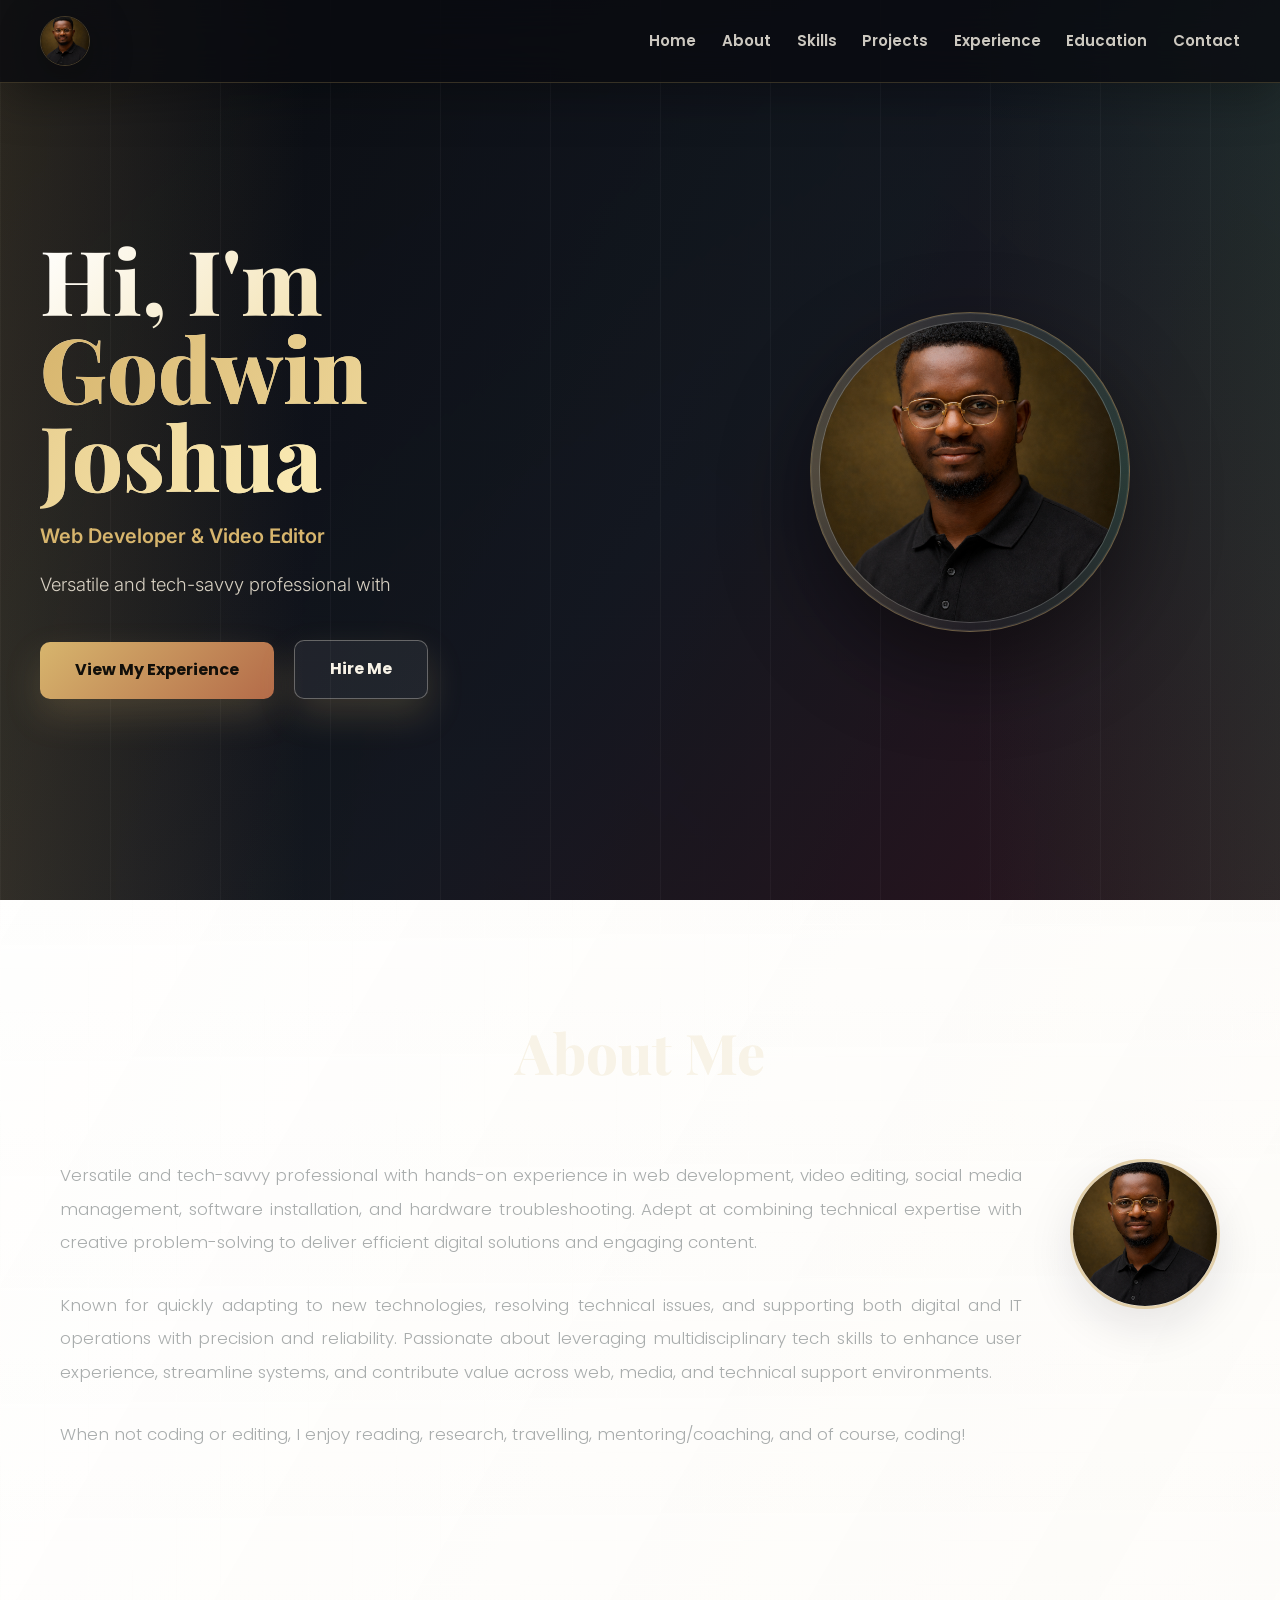
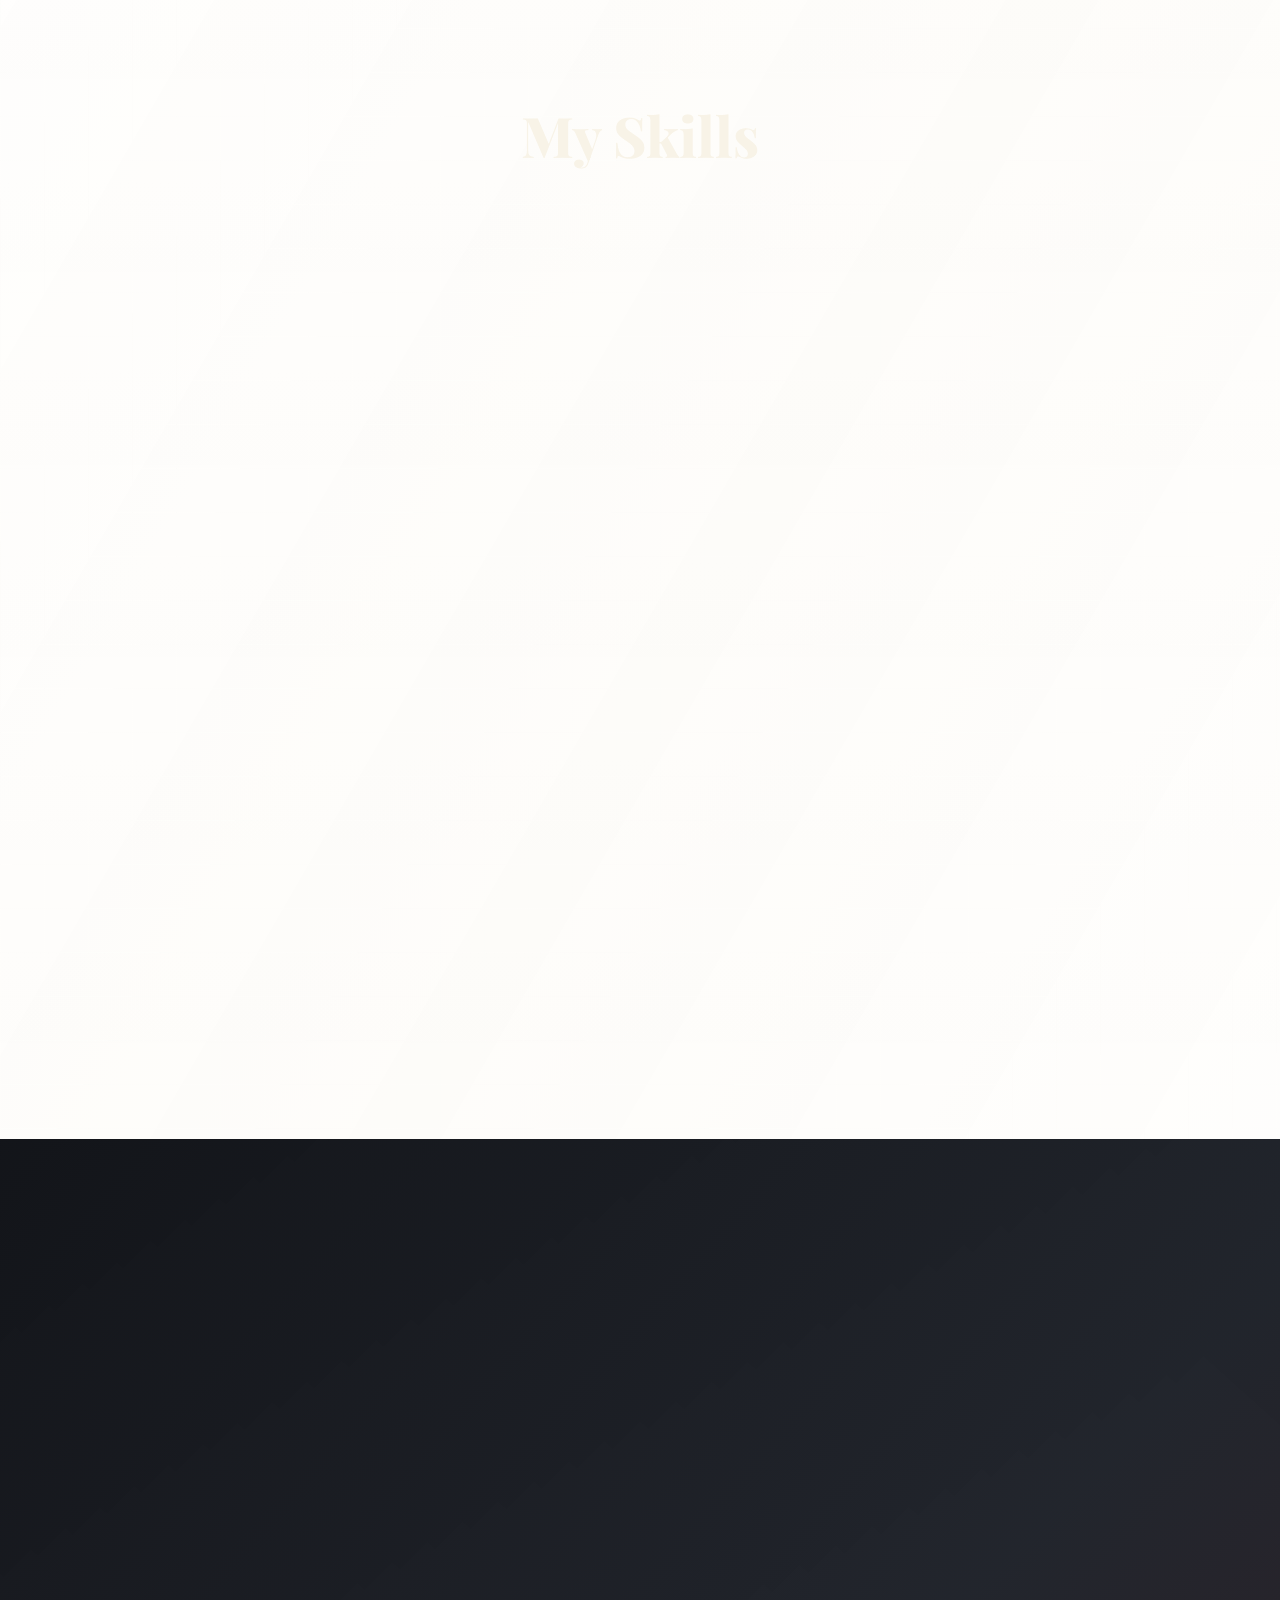
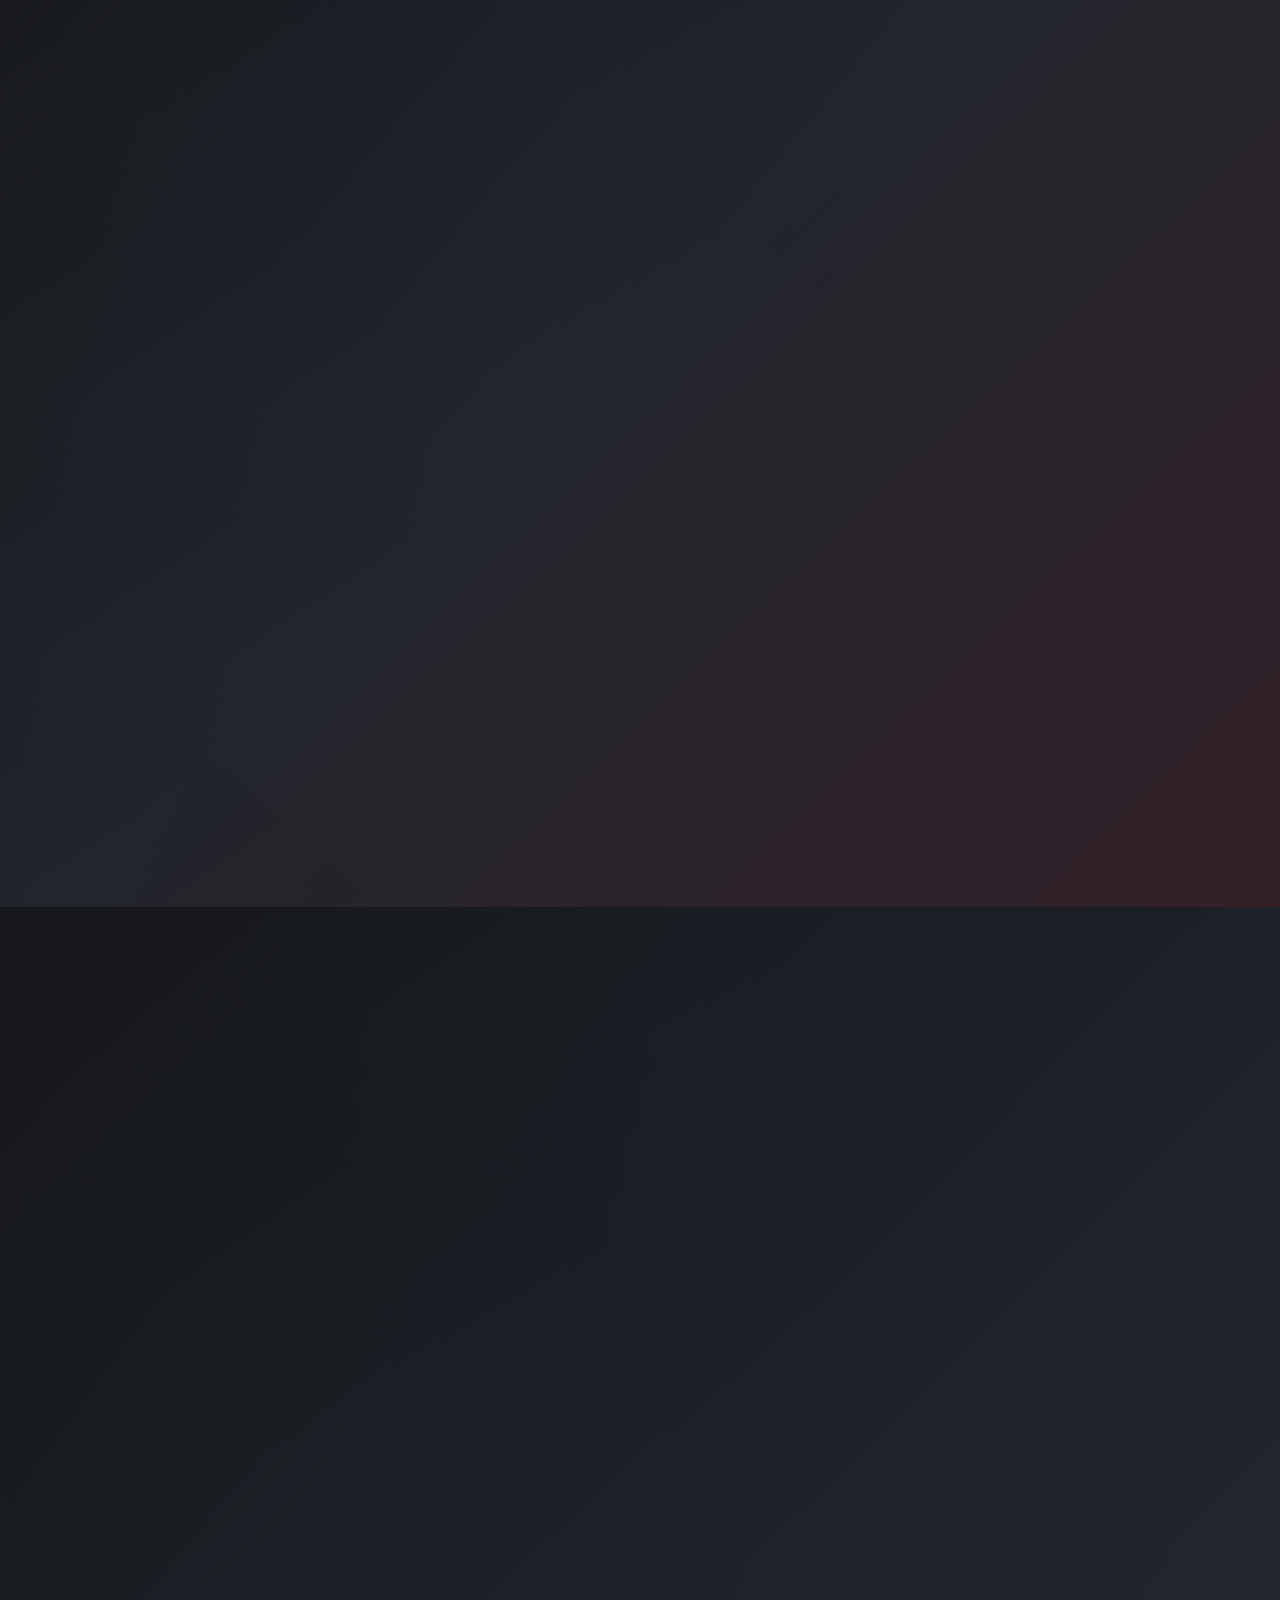
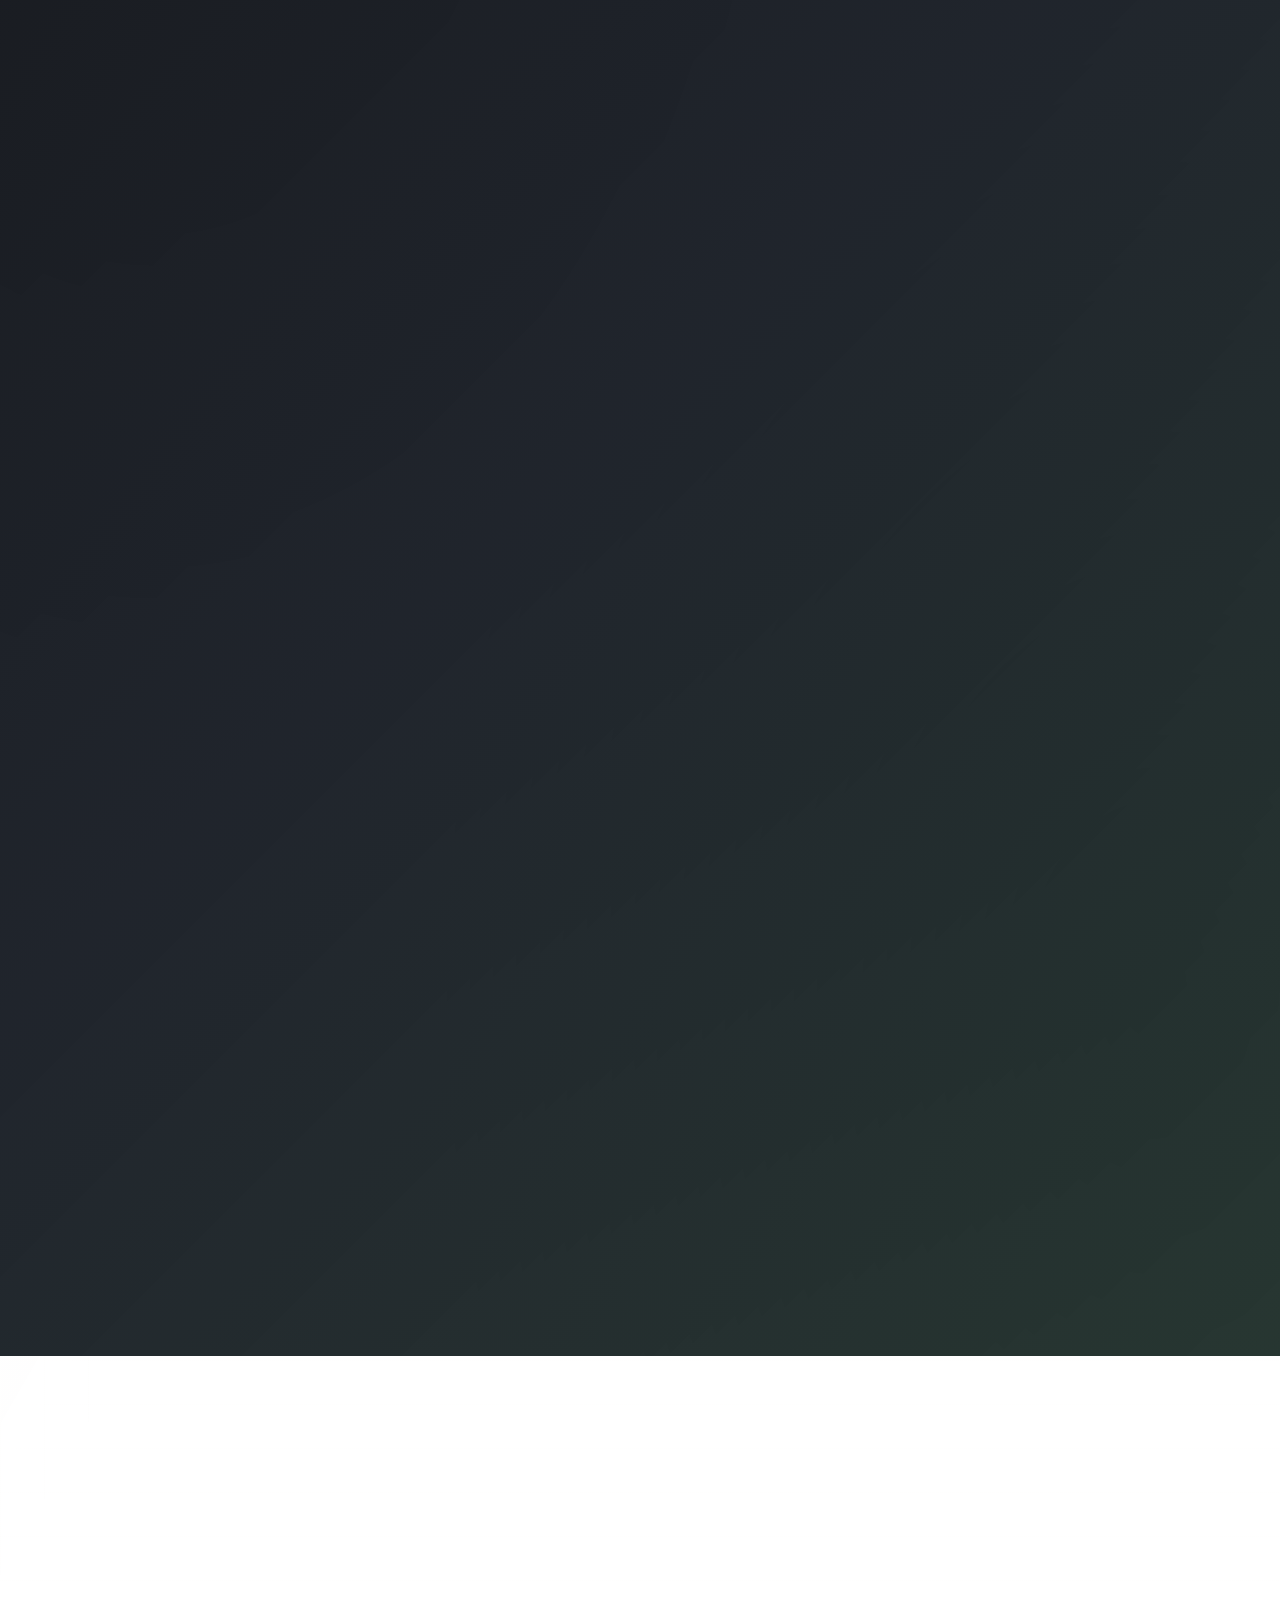
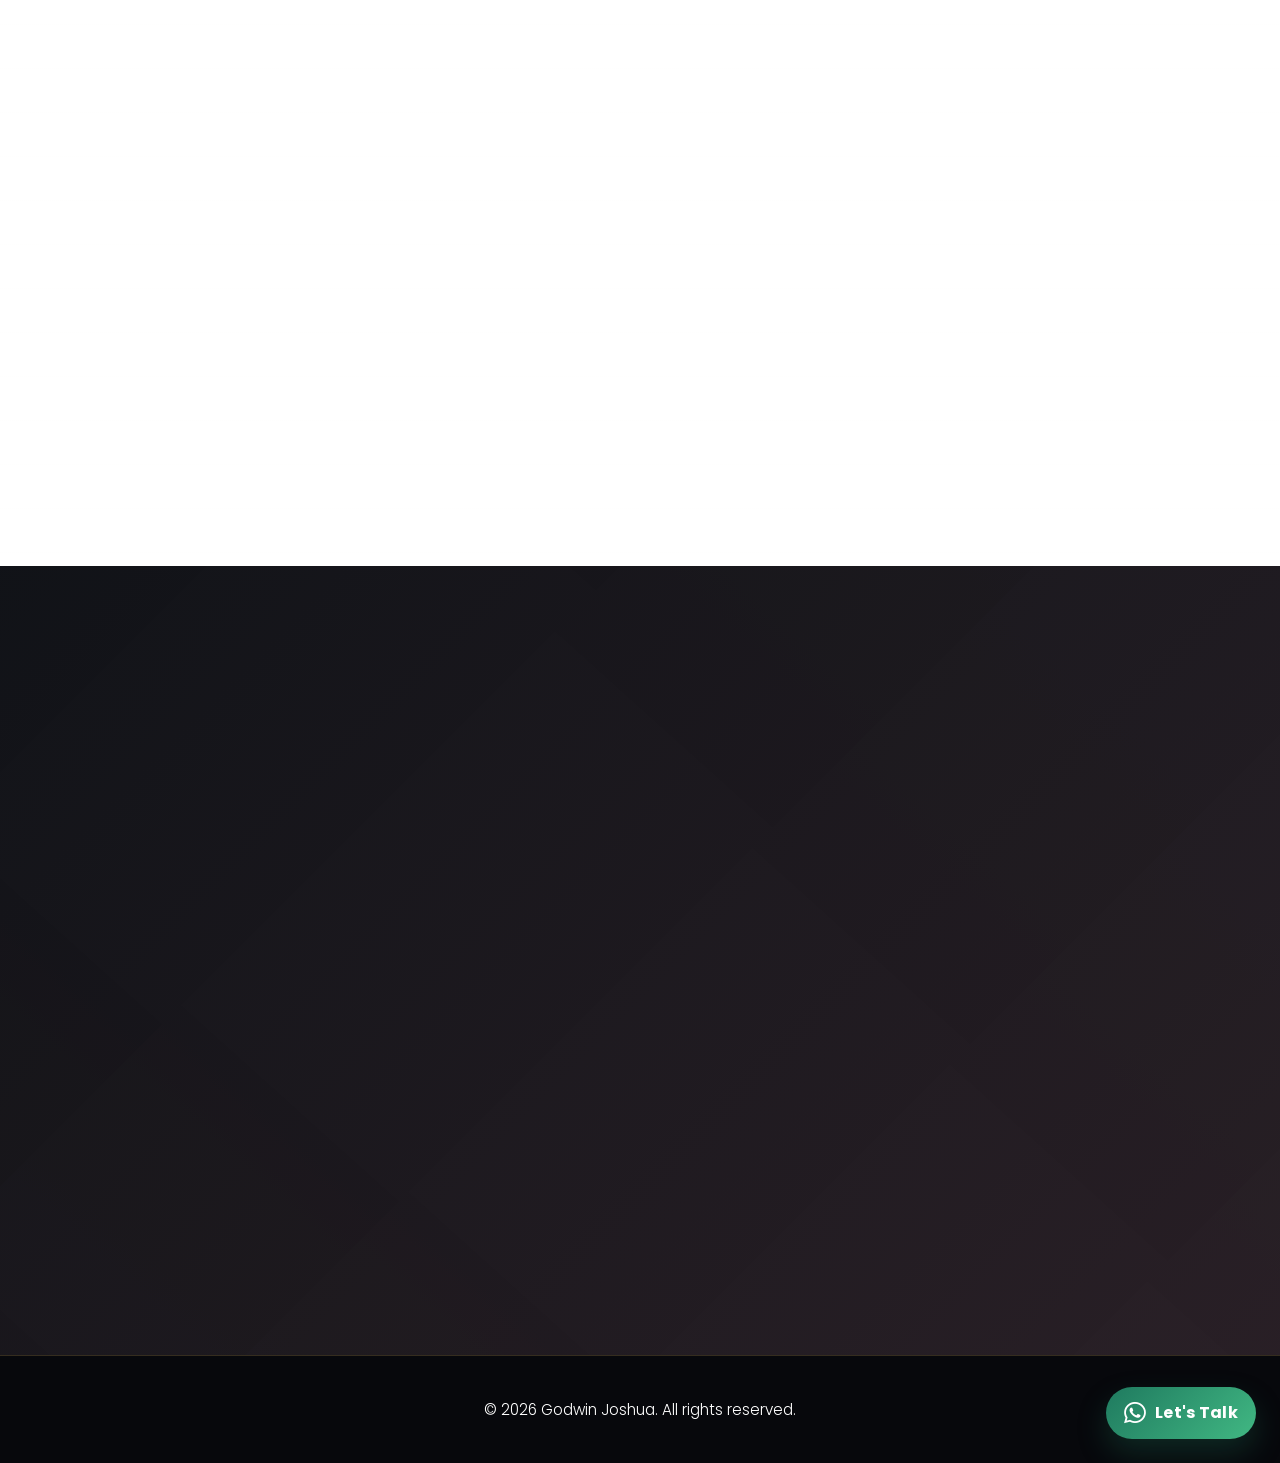
==== commit f75b0c17: "Update index.html" ====
--- a/index.html
+++ b/index.html
@@ -19,12 +19,12 @@
             </div>
             <ul class="nav-links">
                 <li><a href="#home">Home</a></li>
-                <li><a href="#about">About</a></li>
-                <li><a href="#skills">Skills</a></li>
-                <li><a href="#projects">Projects</a></li>
-                <li><a href="#experience">Experience</a></li>
-                <li><a href="#education">Education</a></li>
-                <li><a href="#contact">Contact</a></li>
+                <li><a href="#about">About</a></li>
+                <li><a href="#skills">Skills</a></li>
+                <li><a href="#projects">Projects</a></li>
+                <li><a href="#experience">Experience</a></li>
+                <li><a href="#education">Education</a></li>
+                <li><a href="#contact">Contact</a></li>
             </ul>
             <div class="hamburger">
                 <span></span>
@@ -38,7 +38,7 @@
         <div class="hero-content">
             <h1>Hi, I'm <span class="highlight">Godwin Joshua</span></h1>
             <p>Web Developer & Video Editor</p>
-            <p>Versatile and tech-savvy professional with hands-on experience in web development, video editing, social media management, software installation, and hardware troubleshooting.</p>
+            <p>Versatile and tech-savvy professional with six (6) years experience in web development, video editing, social media management, content creation, and hardware troubleshooting.</p>
             <a href="#experience" class="cta-button">View My Experience</a>
             <a href="GODWIN JOSHUA-1.0.pdf" download class="cta-button secondary">Hire Me</a>
         </div>
@@ -118,74 +118,74 @@
                 </div>
             </div>
         </div>
-    </section>
-
-    <section id="projects" class="projects">
-        <div class="container">
-            <h2>Featured Projects</h2>
-            <div class="projects-grid">
-                <article class="project-card">
-                    <a href="https://araokikicooperative.com/" target="_blank" rel="noopener noreferrer" class="project-image-link" aria-label="Visit ARAOKIKI Cooperative Limited website">
-                        <img src="araokiki-project.svg" alt="ARAOKIKI Cooperative Limited website preview">
-                    </a>
-                    <div class="project-content">
-                        <span class="project-type"><i class="fas fa-building-columns"></i> Cooperative Website</span>
-                        <h3>ARAOKIKI Cooperative Limited</h3>
-                        <p>Created a simple website to showcase the cooperative's services and make its work easier for visitors to understand.</p>
-                        <a href="https://araokikicooperative.com/" target="_blank" rel="noopener noreferrer" class="project-link">
-                            View Project <i class="fas fa-arrow-up-right-from-square"></i>
-                        </a>
-                    </div>
-                </article>
-
-                <article class="project-card">
-                    <a href="https://oarefoods.com.ng/" target="_blank" rel="noopener noreferrer" class="project-image-link" aria-label="Visit Oarefoods Limited ordering system">
-                        <img src="oarefoods-project.svg" alt="Oarefoods Limited website preview">
-                    </a>
-                    <div class="project-content">
-                        <span class="project-type"><i class="fas fa-bowl-food"></i> Ordering System</span>
-                        <h3>Oarefoods Limited</h3>
-                        <p>Built a simple ordering system to help customers view food options and place orders more conveniently.</p>
-                        <a href="https://oarefoods.com.ng/" target="_blank" rel="noopener noreferrer" class="project-link">
-                            View Project <i class="fas fa-arrow-up-right-from-square"></i>
-                        </a>
-                    </div>
-                </article>
-
-                <article class="project-card">
-                    <a href="https://bigvillehighschool.com.ng/" target="_blank" rel="noopener noreferrer" class="project-image-link" aria-label="Visit Bigville High School management system">
-                        <img src="bigville-project.svg" alt="Bigville High School website preview">
-                    </a>
-                    <div class="project-content">
-                        <span class="project-type"><i class="fas fa-school"></i> School Management System</span>
-                        <h3>Bigville High School</h3>
-                        <p>Developed a school management system to support academic administration and improve school operations.</p>
-                        <a href="https://bigvillehighschool.com.ng/" target="_blank" rel="noopener noreferrer" class="project-link">
-                            View Project <i class="fas fa-arrow-up-right-from-square"></i>
-                        </a>
-                    </div>
-                </article>
-
-                <article class="project-card">
-                    <a href="https://uchekezz.github.io/Myportfolio/" target="_blank" rel="noopener noreferrer" class="project-image-link" aria-label="Visit client portfolio website">
-                        <img src="client-portfolio-project.svg" alt="Client portfolio website preview">
-                    </a>
-                    <div class="project-content">
-                        <span class="project-type"><i class="fas fa-id-card"></i> Client Portfolio</span>
-                        <h3>Okafor Uche Joseph Portfolio</h3>
-                        <p>Created a professional portfolio website for a client to present his profile, experience, skills, education, and contact details.</p>
-                        <a href="https://uchekezz.github.io/Myportfolio/" target="_blank" rel="noopener noreferrer" class="project-link">
-                            View Project <i class="fas fa-arrow-up-right-from-square"></i>
-                        </a>
-                    </div>
-                </article>
-            </div>
-        </div>
-    </section>
-
-    <section id="experience" class="experience">
-        <div class="container">
-            <h2>Professional Experience</h2>
+    </section>
+
+    <section id="projects" class="projects">
+        <div class="container">
+            <h2>Featured Projects</h2>
+            <div class="projects-grid">
+                <article class="project-card">
+                    <a href="https://araokikicooperative.com/" target="_blank" rel="noopener noreferrer" class="project-image-link" aria-label="Visit ARAOKIKI Cooperative Limited website">
+                        <img src="araokiki-project.svg" alt="ARAOKIKI Cooperative Limited website preview">
+                    </a>
+                    <div class="project-content">
+                        <span class="project-type"><i class="fas fa-building-columns"></i> Cooperative Website</span>
+                        <h3>ARAOKIKI Cooperative Limited</h3>
+                        <p>Created a simple website to showcase the cooperative's services and make its work easier for visitors to understand.</p>
+                        <a href="https://araokikicooperative.com/" target="_blank" rel="noopener noreferrer" class="project-link">
+                            View Project <i class="fas fa-arrow-up-right-from-square"></i>
+                        </a>
+                    </div>
+                </article>
+
+                <article class="project-card">
+                    <a href="https://oarefoods.com.ng/" target="_blank" rel="noopener noreferrer" class="project-image-link" aria-label="Visit Oarefoods Limited ordering system">
+                        <img src="oarefoods-project.svg" alt="Oarefoods Limited website preview">
+                    </a>
+                    <div class="project-content">
+                        <span class="project-type"><i class="fas fa-bowl-food"></i> Ordering System</span>
+                        <h3>Oarefoods Limited</h3>
+                        <p>Built a simple ordering system to help customers view food options and place orders more conveniently.</p>
+                        <a href="https://oarefoods.com.ng/" target="_blank" rel="noopener noreferrer" class="project-link">
+                            View Project <i class="fas fa-arrow-up-right-from-square"></i>
+                        </a>
+                    </div>
+                </article>
+
+                <article class="project-card">
+                    <a href="https://bigvillehighschool.com.ng/" target="_blank" rel="noopener noreferrer" class="project-image-link" aria-label="Visit Bigville High School management system">
+                        <img src="bigville-project.svg" alt="Bigville High School website preview">
+                    </a>
+                    <div class="project-content">
+                        <span class="project-type"><i class="fas fa-school"></i> School Management System</span>
+                        <h3>Bigville High School</h3>
+                        <p>Developed a school management system to support academic administration and improve school operations.</p>
+                        <a href="https://bigvillehighschool.com.ng/" target="_blank" rel="noopener noreferrer" class="project-link">
+                            View Project <i class="fas fa-arrow-up-right-from-square"></i>
+                        </a>
+                    </div>
+                </article>
+
+                <article class="project-card">
+                    <a href="https://uchekezz.github.io/Myportfolio/" target="_blank" rel="noopener noreferrer" class="project-image-link" aria-label="Visit client portfolio website">
+                        <img src="client-portfolio-project.svg" alt="Client portfolio website preview">
+                    </a>
+                    <div class="project-content">
+                        <span class="project-type"><i class="fas fa-id-card"></i> Client Portfolio</span>
+                        <h3>Okafor Uche Joseph Portfolio</h3>
+                        <p>Created a professional portfolio website for a client to present his profile, experience, skills, education, and contact details.</p>
+                        <a href="https://uchekezz.github.io/Myportfolio/" target="_blank" rel="noopener noreferrer" class="project-link">
+                            View Project <i class="fas fa-arrow-up-right-from-square"></i>
+                        </a>
+                    </div>
+                </article>
+            </div>
+        </div>
+    </section>
+
+    <section id="experience" class="experience">
+        <div class="container">
+            <h2>Professional Experience</h2>
             <div class="timeline">
                 <div class="timeline-item">
                     <div class="timeline-content">
@@ -329,11 +329,11 @@
                         <p><strong><i class="fas fa-map-marker-alt"></i> Location:</strong> Kagini, Abuja, Nigeria</p>
                     </div>
                 </div>
-                <form class="contact-form">
-                    <input type="text" name="name" placeholder="Your Name" required>
-                    <input type="email" name="email" placeholder="Your Email" required>
-                    <textarea name="message" placeholder="Your Message" required></textarea>
-                    <button type="submit" class="cta-button">Send Message</button>
+                <form class="contact-form">
+                    <input type="text" name="name" placeholder="Your Name" required>
+                    <input type="email" name="email" placeholder="Your Email" required>
+                    <textarea name="message" placeholder="Your Message" required></textarea>
+                    <button type="submit" class="cta-button">Send Message</button>
                     <div class="contact-social-links">
                         <a href="https://web.facebook.com/jay.code.526853/" target="_blank" title="Facebook"><i class="fab fa-facebook"></i></a>
                         <a href="https://www.instagram.com/jaysignatur" target="_blank" title="Instagram"><i class="fab fa-instagram"></i></a>
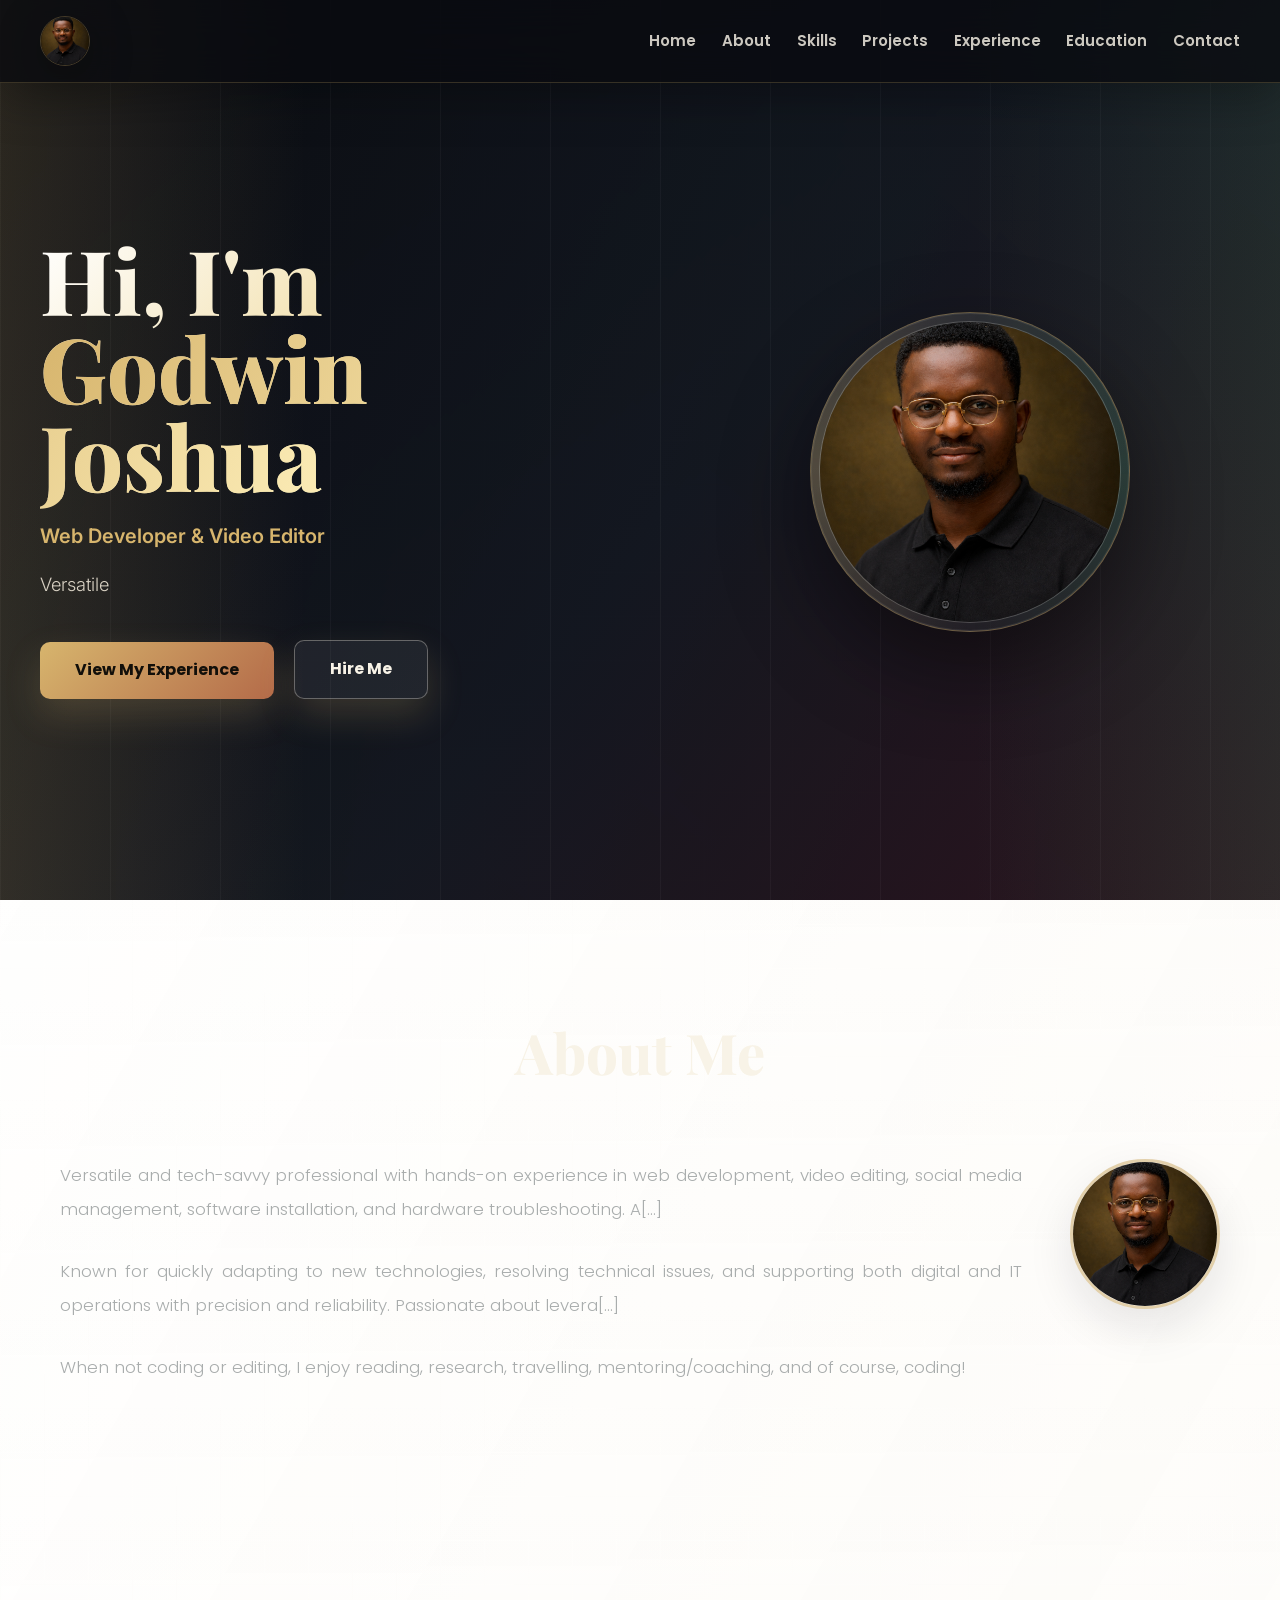
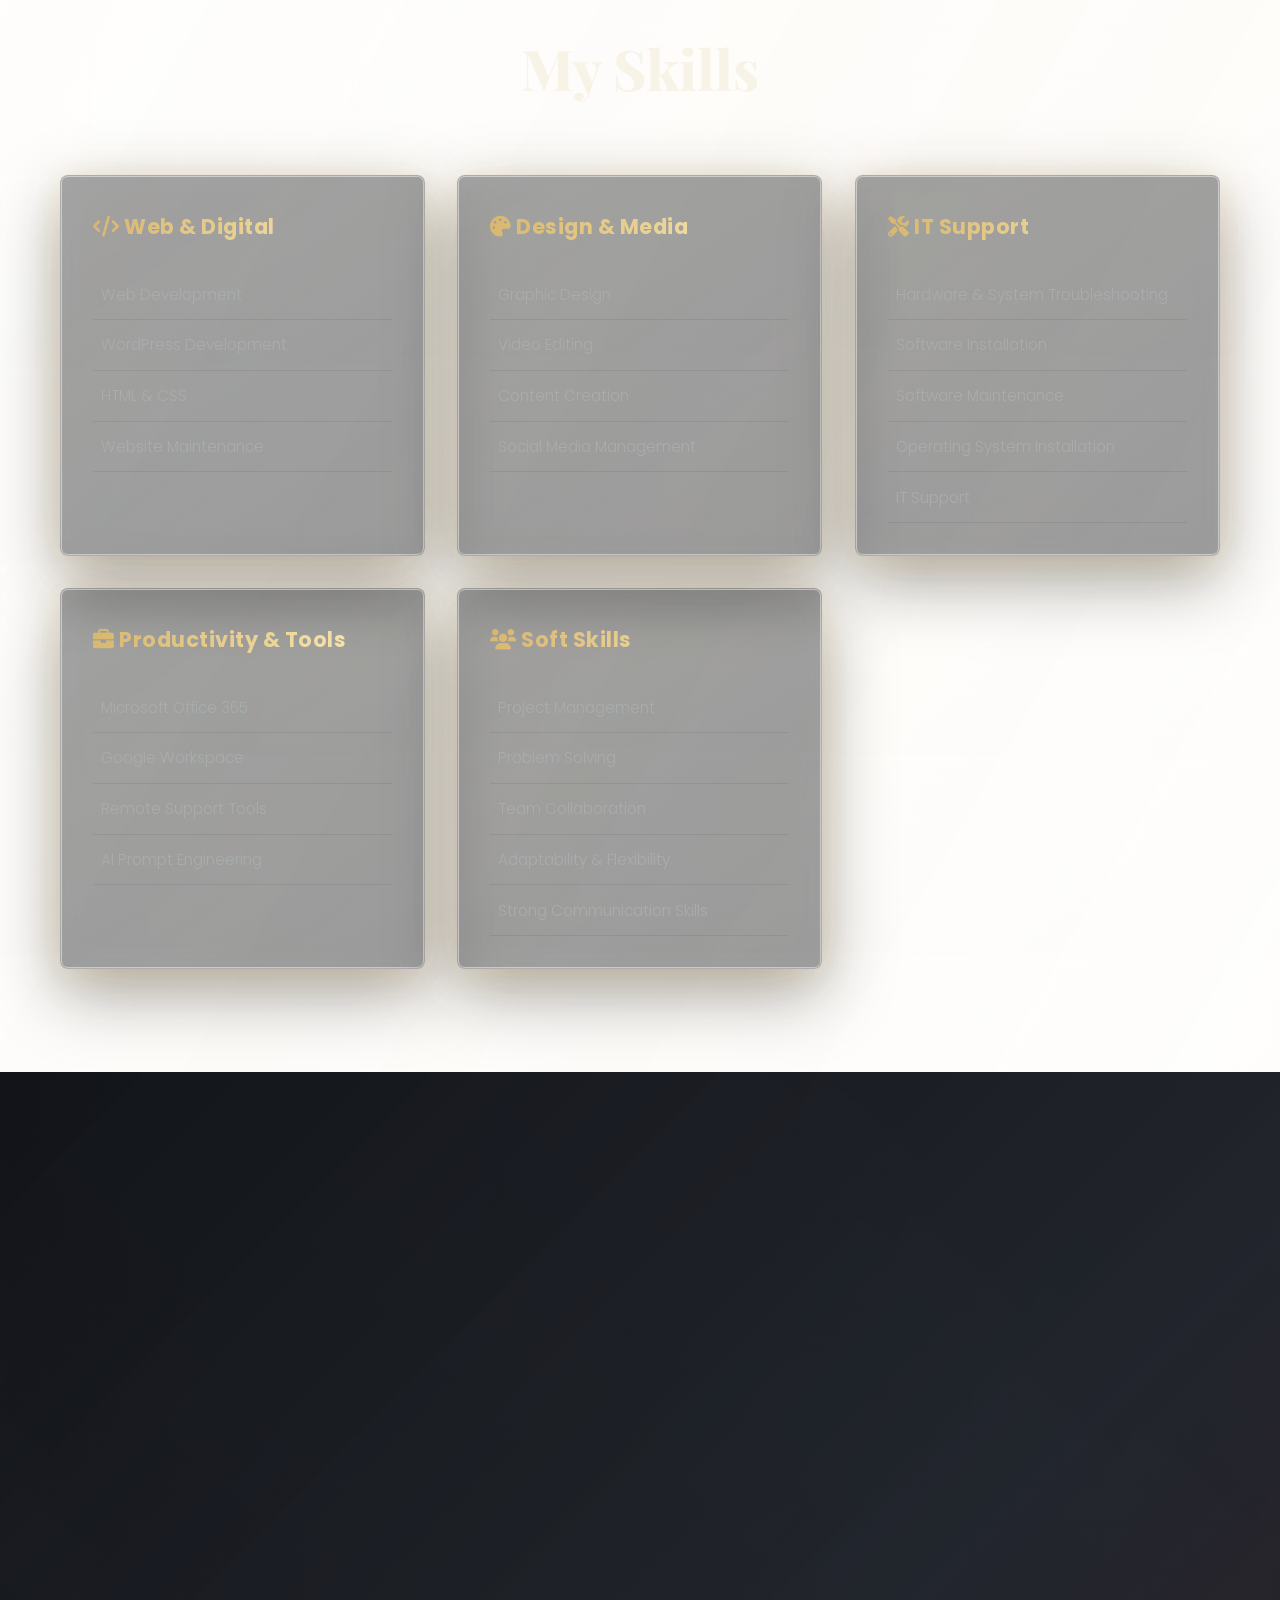
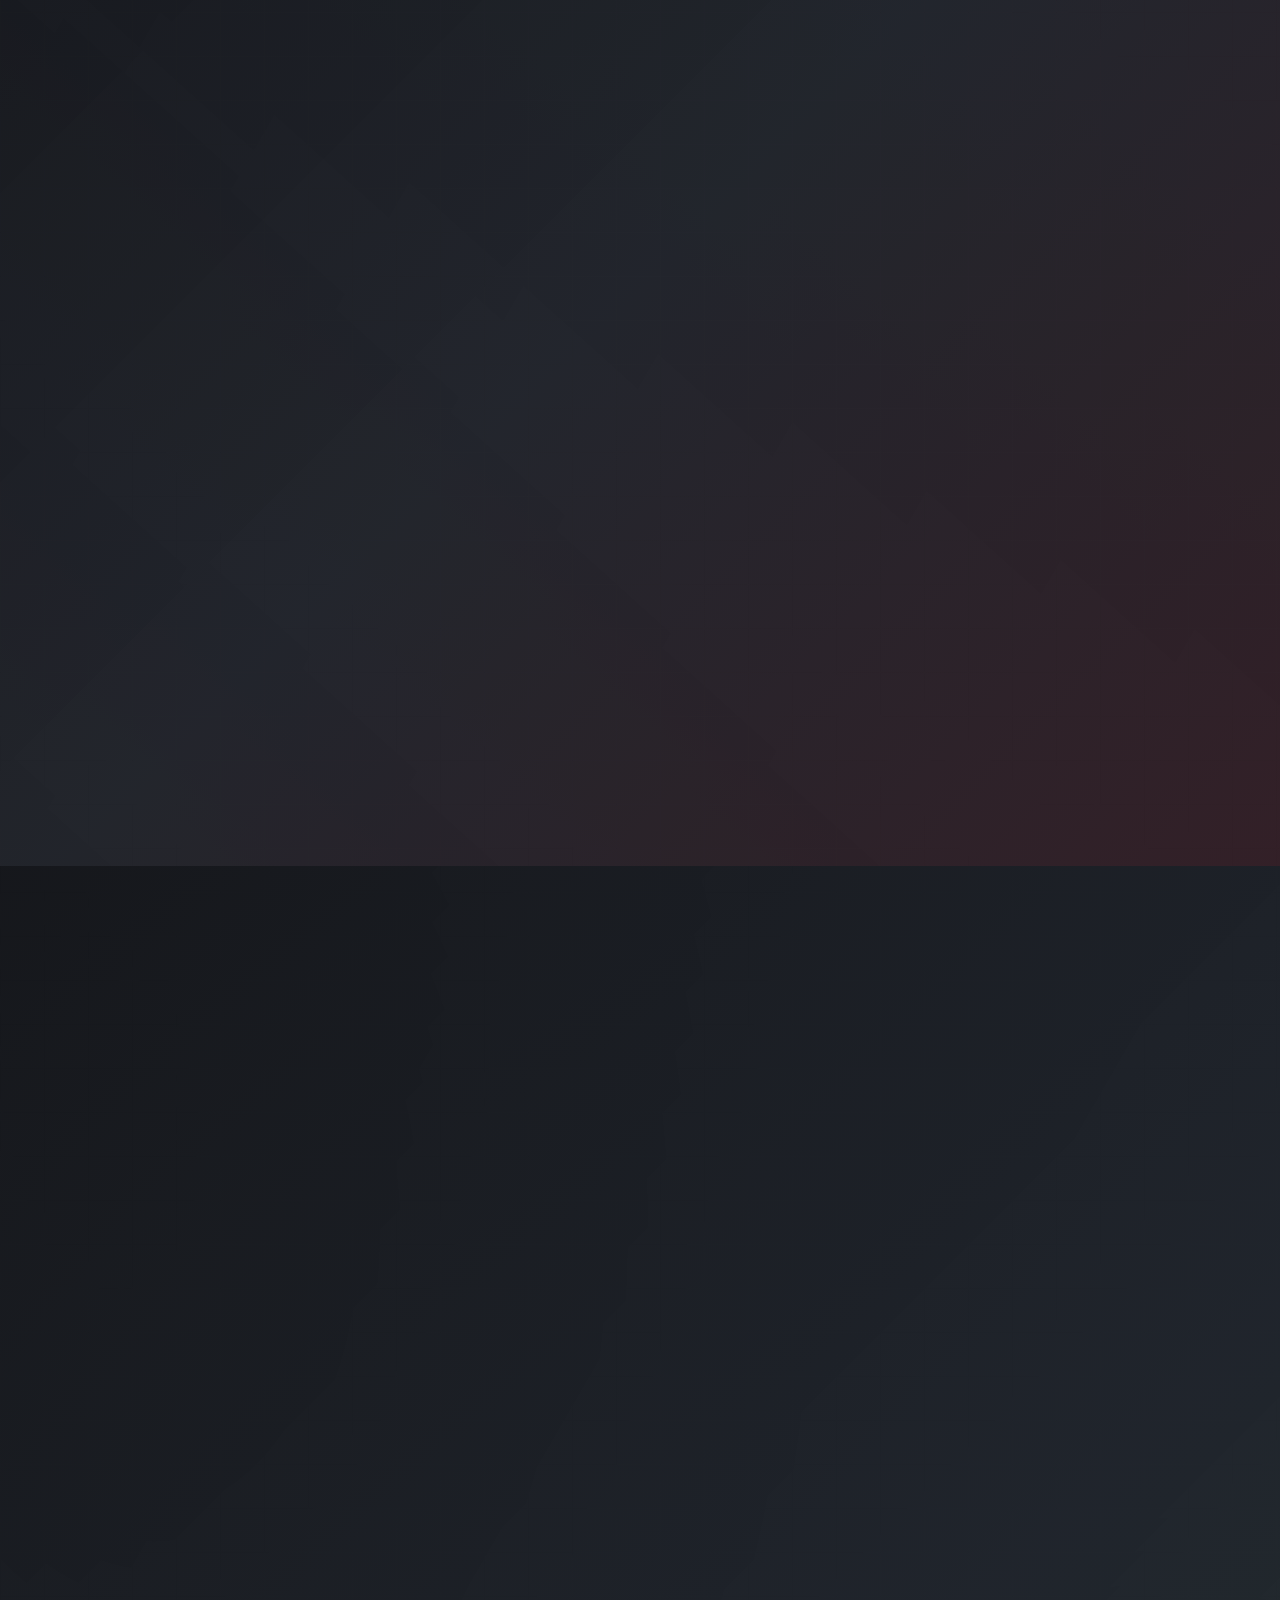
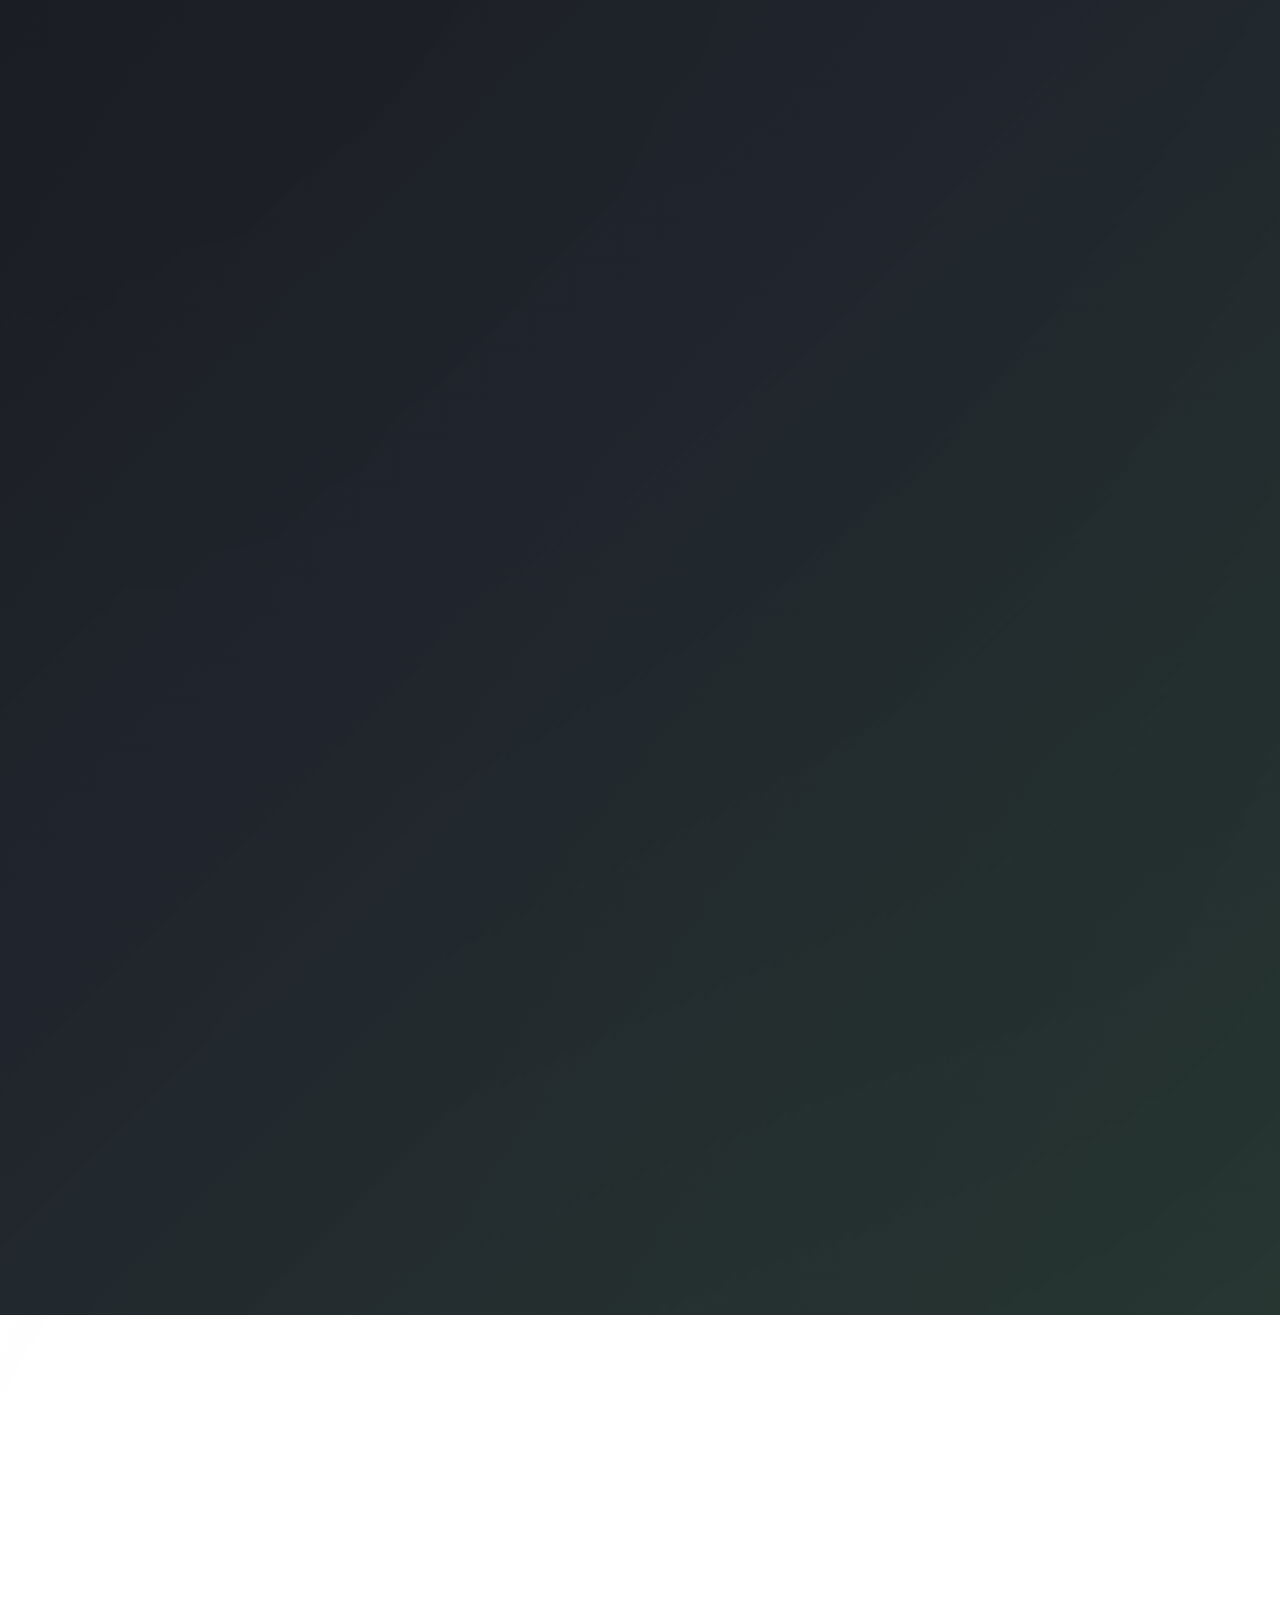
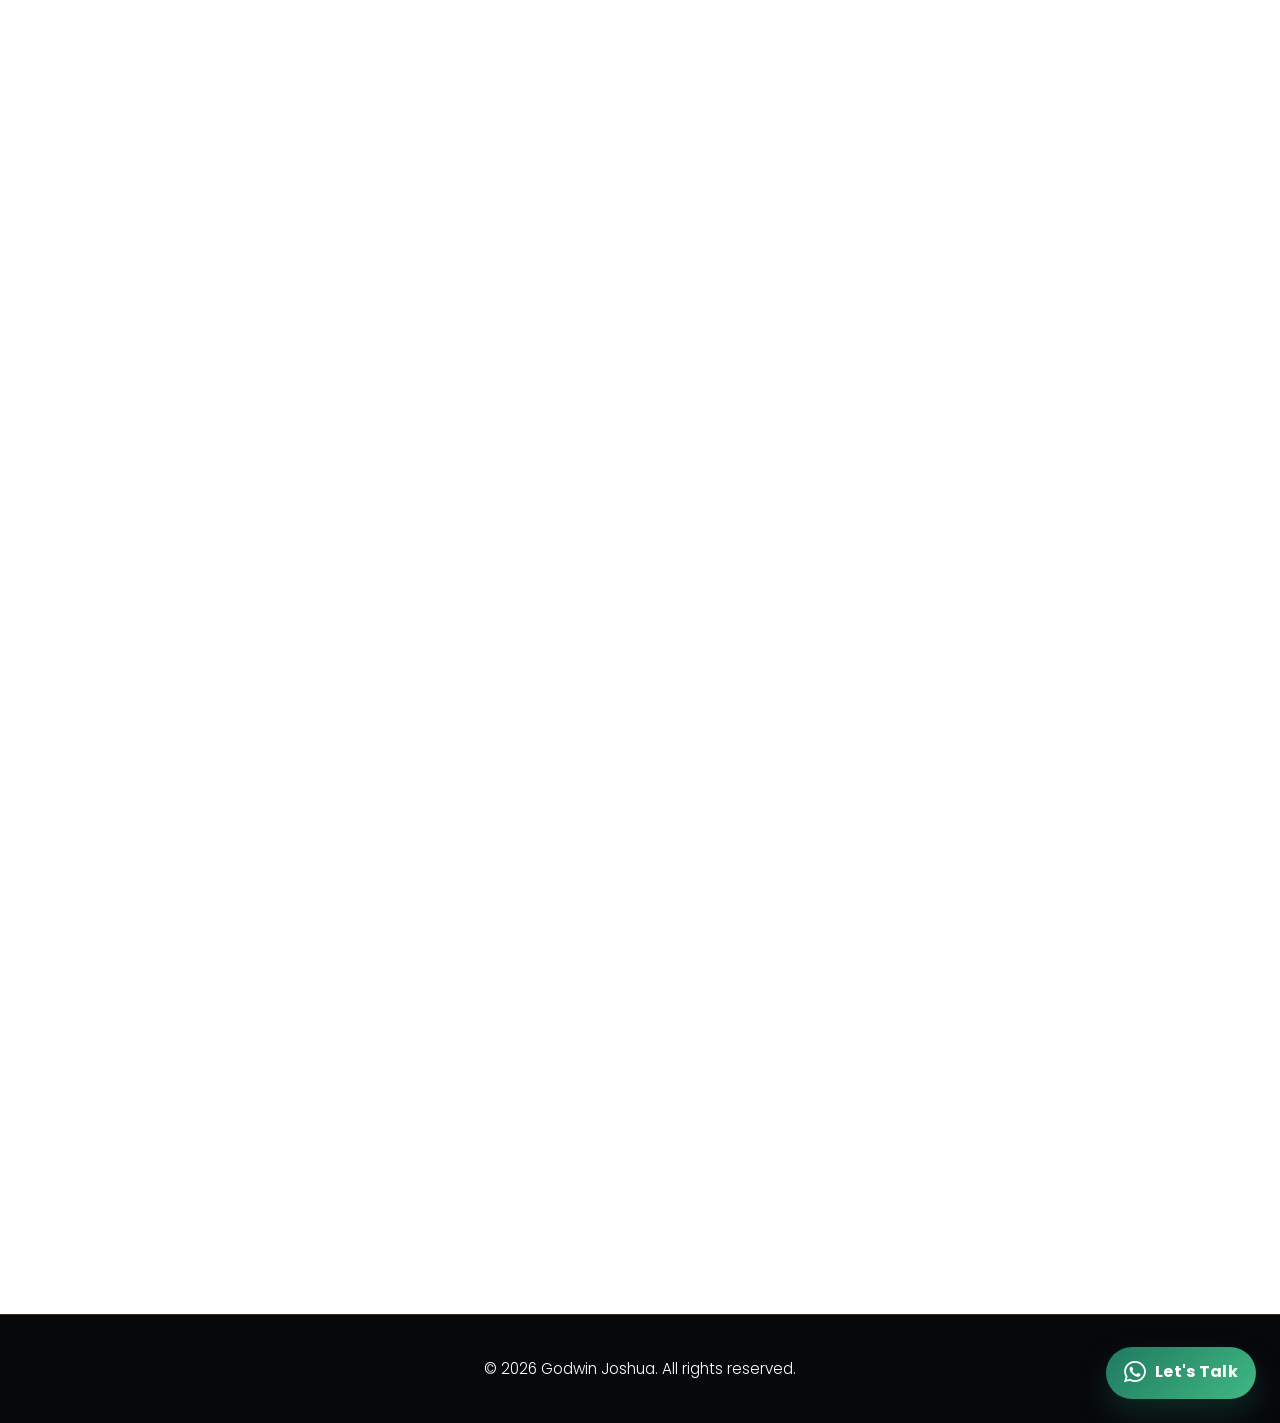
==== commit 4cbba494: "Add Kings Gems School management portal to featured projects" ====
--- a/index.html
+++ b/index.html
@@ -1,368 +1,382 @@
-<!DOCTYPE html>
-<html lang="en">
-<head>
-    <meta charset="UTF-8">
-    <meta name="viewport" content="width=device-width, initial-scale=1.0">
-    <title>Godwin Joshua - Web Developer & Video Editor</title>
-    <link rel="stylesheet" href="styles.css">
-    <link rel="icon" href="JAYSIGNATURE..png" type="image/png">
-    <link rel="stylesheet" href="https://cdnjs.cloudflare.com/ajax/libs/font-awesome/6.0.0/css/all.min.css">
-    <link rel="preconnect" href="https://fonts.googleapis.com">
-    <link rel="preconnect" href="https://fonts.gstatic.com" crossorigin>
-    <link href="https://fonts.googleapis.com/css2?family=Poppins:wght@300;400;600;700;800&family=Playfair+Display:wght@600;700;800&family=Inter:wght@300;400;500;600&display=swap" rel="stylesheet">
-</head>
-<body>
-    <header>
-        <nav>
-            <div class="logo">
-                <img src="logo.png" alt="Godwin Joshua Logo">
-            </div>
-            <ul class="nav-links">
-                <li><a href="#home">Home</a></li>
-                <li><a href="#about">About</a></li>
-                <li><a href="#skills">Skills</a></li>
-                <li><a href="#projects">Projects</a></li>
-                <li><a href="#experience">Experience</a></li>
-                <li><a href="#education">Education</a></li>
-                <li><a href="#contact">Contact</a></li>
-            </ul>
-            <div class="hamburger">
-                <span></span>
-                <span></span>
-                <span></span>
-            </div>
-        </nav>
-    </header>
-
-    <section id="home" class="hero">
-        <div class="hero-content">
-            <h1>Hi, I'm <span class="highlight">Godwin Joshua</span></h1>
-            <p>Web Developer & Video Editor</p>
-            <p>Versatile and tech-savvy professional with six (6) years experience in web development, video editing, social media management, content creation, and hardware troubleshooting.</p>
-            <a href="#experience" class="cta-button">View My Experience</a>
-            <a href="GODWIN JOSHUA-1.0.pdf" download class="cta-button secondary">Hire Me</a>
-        </div>
-        <div class="hero-image">
-            <div class="hero-logo-wrap">
-                <img src="logo.png" alt="Godwin Joshua">
-            </div>
-        </div>
-    </section>
-
-    <section id="about" class="about">
-        <div class="container">
-            <h2>About Me</h2>
-            <div class="about-content">
-                <div class="about-text">
-                    <p>Versatile and tech-savvy professional with hands-on experience in web development, video editing, social media management, software installation, and hardware troubleshooting. Adept at combining technical expertise with creative problem-solving to deliver efficient digital solutions and engaging content.</p>
-                    <p>Known for quickly adapting to new technologies, resolving technical issues, and supporting both digital and IT operations with precision and reliability. Passionate about leveraging multidisciplinary tech skills to enhance user experience, streamline systems, and contribute value across web, media, and technical support environments.</p>
-                    <p>When not coding or editing, I enjoy reading, research, travelling, mentoring/coaching, and of course, coding!</p>
-                </div>
-                <div class="about-image">
-                    <img src="logo.png" alt="Godwin Joshua">
-                </div>
-            </div>
-        </div>
-    </section>
-
-    <section id="skills" class="skills">
-        <div class="container">
-            <h2>My Skills</h2>
-            <div class="skills-grid">
-                <div class="skill-category">
-                    <h3><i class="fas fa-code"></i> Web & Digital</h3>
-                    <ul>
-                        <li>Web Development</li>
-                        <li>WordPress Development</li>
-                        <li>HTML & CSS</li>
-                        <li>Website Maintenance</li>
-                    </ul>
-                </div>
-                <div class="skill-category">
-                    <h3><i class="fas fa-palette"></i> Design & Media</h3>
-                    <ul>
-                        <li>Graphic Design</li>
-                        <li>Video Editing</li>
-                        <li>Content Creation</li>
-                        <li>Social Media Management</li>
-                    </ul>
-                </div>
-                <div class="skill-category">
-                    <h3><i class="fas fa-tools"></i> IT Support</h3>
-                    <ul>
-                        <li>Hardware & System Troubleshooting</li>
-                        <li>Software Installation</li>
-                        <li>Software Maintenance</li>
-                        <li>Operating System Installation</li>
-                        <li>IT Support</li>
-                    </ul>
-                </div>
-                <div class="skill-category">
-                    <h3><i class="fas fa-briefcase"></i> Productivity & Tools</h3>
-                    <ul>
-                        <li>Microsoft Office 365</li>
-                        <li>Google Workspace</li>
-                        <li>Remote Support Tools</li>
-                        <li>AI Prompt Engineering</li>
-                    </ul>
-                </div>
-                <div class="skill-category">
-                    <h3><i class="fas fa-users"></i> Soft Skills</h3>
-                    <ul>
-                        <li>Project Management</li>
-                        <li>Problem Solving</li>
-                        <li>Team Collaboration</li>
-                        <li>Adaptability & Flexibility</li>
-                        <li>Strong Communication Skills</li>
-                    </ul>
-                </div>
-            </div>
-        </div>
-    </section>
-
-    <section id="projects" class="projects">
-        <div class="container">
-            <h2>Featured Projects</h2>
-            <div class="projects-grid">
-                <article class="project-card">
-                    <a href="https://araokikicooperative.com/" target="_blank" rel="noopener noreferrer" class="project-image-link" aria-label="Visit ARAOKIKI Cooperative Limited website">
-                        <img src="araokiki-project.svg" alt="ARAOKIKI Cooperative Limited website preview">
-                    </a>
-                    <div class="project-content">
-                        <span class="project-type"><i class="fas fa-building-columns"></i> Cooperative Website</span>
-                        <h3>ARAOKIKI Cooperative Limited</h3>
-                        <p>Created a simple website to showcase the cooperative's services and make its work easier for visitors to understand.</p>
-                        <a href="https://araokikicooperative.com/" target="_blank" rel="noopener noreferrer" class="project-link">
-                            View Project <i class="fas fa-arrow-up-right-from-square"></i>
-                        </a>
-                    </div>
-                </article>
-
-                <article class="project-card">
-                    <a href="https://oarefoods.com.ng/" target="_blank" rel="noopener noreferrer" class="project-image-link" aria-label="Visit Oarefoods Limited ordering system">
-                        <img src="oarefoods-project.svg" alt="Oarefoods Limited website preview">
-                    </a>
-                    <div class="project-content">
-                        <span class="project-type"><i class="fas fa-bowl-food"></i> Ordering System</span>
-                        <h3>Oarefoods Limited</h3>
-                        <p>Built a simple ordering system to help customers view food options and place orders more conveniently.</p>
-                        <a href="https://oarefoods.com.ng/" target="_blank" rel="noopener noreferrer" class="project-link">
-                            View Project <i class="fas fa-arrow-up-right-from-square"></i>
-                        </a>
-                    </div>
-                </article>
-
-                <article class="project-card">
-                    <a href="https://bigvillehighschool.com.ng/" target="_blank" rel="noopener noreferrer" class="project-image-link" aria-label="Visit Bigville High School management system">
-                        <img src="bigville-project.svg" alt="Bigville High School website preview">
-                    </a>
-                    <div class="project-content">
-                        <span class="project-type"><i class="fas fa-school"></i> School Management System</span>
-                        <h3>Bigville High School</h3>
-                        <p>Developed a school management system to support academic administration and improve school operations.</p>
-                        <a href="https://bigvillehighschool.com.ng/" target="_blank" rel="noopener noreferrer" class="project-link">
-                            View Project <i class="fas fa-arrow-up-right-from-square"></i>
-                        </a>
-                    </div>
-                </article>
-
-                <article class="project-card">
-                    <a href="https://uchekezz.github.io/Myportfolio/" target="_blank" rel="noopener noreferrer" class="project-image-link" aria-label="Visit client portfolio website">
-                        <img src="client-portfolio-project.svg" alt="Client portfolio website preview">
-                    </a>
-                    <div class="project-content">
-                        <span class="project-type"><i class="fas fa-id-card"></i> Client Portfolio</span>
-                        <h3>Okafor Uche Joseph Portfolio</h3>
-                        <p>Created a professional portfolio website for a client to present his profile, experience, skills, education, and contact details.</p>
-                        <a href="https://uchekezz.github.io/Myportfolio/" target="_blank" rel="noopener noreferrer" class="project-link">
-                            View Project <i class="fas fa-arrow-up-right-from-square"></i>
-                        </a>
-                    </div>
-                </article>
-            </div>
-        </div>
-    </section>
-
-    <section id="experience" class="experience">
-        <div class="container">
-            <h2>Professional Experience</h2>
-            <div class="timeline">
-                <div class="timeline-item">
-                    <div class="timeline-content">
-                        <h3>ICT Teacher</h3>
-                        <h4>Children's World Academy, Gwarimpa, Abuja</h4>
-                        <p class="date">2025 – Till date</p>
-                        <ul>
-                            <li>Used different tools to support blended learning efforts.</li>
-                            <li>Identified information technology training needs and requirements for learners.</li>
-                            <li>Created easy-to-understand training materials tailored to different audiences.</li>
-                            <li>Evaluated and assessed training quality and effectiveness to continuously improve programs.</li>
-                        </ul>
-                    </div>
-                </div>
-                <div class="timeline-item">
-                    <div class="timeline-content">
-                        <h3>ICT Instructor</h3>
-                        <h4>Sureville High School, Lekki Phase II, Lagos, Nigeria</h4>
-                        <p class="date">2023 - 2024</p>
-                        <ul>
-                            <li>Used different tools to support blended learning efforts.</li>
-                            <li>Identified information technology training needs and requirements for learners.</li>
-                            <li>Created easy-to-understand training materials tailored to different audiences.</li>
-                            <li>Evaluated and assessed training quality and effectiveness to continuously improve programs.</li>
-                        </ul>
-                    </div>
-                </div>
-                <div class="timeline-item">
-                    <div class="timeline-content">
-                        <h3>IT/ADMIN</h3>
-                        <h4>Chilite Technical Solutions Limited</h4>
-                        <p class="date">2023</p>
-                        <ul>
-                            <li>Carried out day-to-day duties accurately and efficiently.</li>
-                            <li>Quickly learned and applied new skills to daily tasks, improving efficiency and productivity.</li>
-                            <li>Increased customer satisfaction by resolving issues.</li>
-                            <li>Supported team by demonstrating respect and willingness to help.</li>
-                            <li>Developed a simple website to ease daily operations.</li>
-                        </ul>
-                    </div>
-                </div>
-                <div class="timeline-item">
-                    <div class="timeline-content">
-                        <h3>ICT Instructor</h3>
-                        <h4>Ideal Special & Comprehensive Academy</h4>
-                        <p class="date">2022 - 2023</p>
-                        <ul>
-                            <li>Handled daily practical on ICT related courses and prepared/processed all administrative files and documents.</li>
-                            <li>Monitored learners' progress throughout course, providing or signposting additional support where appropriate.</li>
-                            <li>Created easy-to-understand training materials tailored to different audiences.</li>
-                            <li>Supported firm-wide initiatives to equip staff with basic technical skills.</li>
-                        </ul>
-                    </div>
-                </div>
-                <div class="timeline-item">
-                    <div class="timeline-content">
-                        <h3>Lecturer</h3>
-                        <h4>Jigawa State Polytechnic, Dutse</h4>
-                        <p class="date">2022 - 2023</p>
-                        <ul>
-                            <li>Designed exams, assessments and course content, including lecture material and writing assignments.</li>
-                            <li>Engaged, motivated and inspired students to develop thirst for knowledge.</li>
-                            <li>Collaborated with lecturers to enhance teaching procedures.</li>
-                            <li>Monitored students' progress against educational targets, implementing positive interventions.</li>
-                        </ul>
-                    </div>
-                </div>
-                <div class="timeline-item">
-                    <div class="timeline-content">
-                        <h3>Admin/Office Assistant</h3>
-                        <h4>M.O. Chukwuma-Okafor & Associates</h4>
-                        <p class="date">2018 - 2019</p>
-                        <ul>
-                            <li>Maintained office files for reliable reference, including electronic and hard copies.</li>
-                            <li>Supported staff with administrative needs for photocopying, faxing and filing.</li>
-                            <li>Organized and maintained office common areas.</li>
-                            <li>Greeted guests and clients with warmth and professionalism.</li>
-                        </ul>
-                    </div>
-                </div>
-                <div class="timeline-item">
-                    <div class="timeline-content">
-                        <h3>ICT Practical Instructor</h3>
-                        <h4>Climax Computer College</h4>
-                        <p class="date">2014 - 2016</p>
-                        <ul>
-                            <li>Adapted teaching methods and materials to meet students' varying needs and interests.</li>
-                            <li>Created lesson plans and scheduled each day to promote maximum student engagement.</li>
-                            <li>Collected, analyzed and tracked data on student progress.</li>
-                            <li>Supported students to identify problems impeding education.</li>
-                        </ul>
-                    </div>
-                </div>
-            </div>
-        </div>
-    </section>
-
-    <section id="education" class="education">
-        <div class="container">
-            <h2>Education & Certifications</h2>
-            <div class="edu-cert-grid">
-                <div class="education-section">
-                    <h3><i class="fas fa-graduation-cap"></i> Education</h3>
-                    <div class="edu-item">
-                        <h4>Cyber Security – Google Professional Certification</h4>
-                        <p>2025</p>
-                    </div>
-                    <div class="edu-item">
-                        <h4>Higher National Diploma (HND) in Computer Science</h4>
-                        <p>Federal Polytechnic, Idah, Kogi State | 2019 – 2021</p>
-                    </div>
-                    <div class="edu-item">
-                        <h4>National Diploma (OND) in Computer Science</h4>
-                        <p>Federal Polytechnic, Idah, Kogi State | 2015 – 2017</p>
-                    </div>
-                </div>
-                <div class="certifications-section">
-                    <h3><i class="fas fa-certificate"></i> Certifications</h3>
-                    <ul>
-                        <li>Cyber Security (2025)</li>
-                        <li>Google Network Security (2025)</li>
-                        <li>National Youth Service Corp (2022)</li>
-                        <li>Higher National Diploma (2021)</li>
-                        <li>C++ Computer Programming (2019)</li>
-                        <li>National Diploma (2017)</li>
-                    </ul>
-                </div>
-            </div>
-        </div>
-    </section>
-
-    <section id="contact" class="contact">
-        <div class="container">
-            <h2>Get In Touch</h2>
-            <div class="contact-content">
-                <div class="contact-info">
-                    <p>Ready to bring your ideas to life? Let's collaborate!</p>
-                    <div class="contact-details">
-                        <p><strong><i class="fas fa-envelope"></i> Email:</strong> godwincplus@gmail.com</p>
-                        <p><strong><i class="fas fa-phone"></i> Phone:</strong> +234 807 975 6690, 0816 468 5279</p>
-                        <p><strong><i class="fas fa-map-marker-alt"></i> Location:</strong> Kagini, Abuja, Nigeria</p>
-                    </div>
-                </div>
-                <form class="contact-form">
-                    <input type="text" name="name" placeholder="Your Name" required>
-                    <input type="email" name="email" placeholder="Your Email" required>
-                    <textarea name="message" placeholder="Your Message" required></textarea>
-                    <button type="submit" class="cta-button">Send Message</button>
-                    <div class="contact-social-links">
-                        <a href="https://web.facebook.com/jay.code.526853/" target="_blank" title="Facebook"><i class="fab fa-facebook"></i></a>
-                        <a href="https://www.instagram.com/jaysignatur" target="_blank" title="Instagram"><i class="fab fa-instagram"></i></a>
-                        <a href="https://www.tiktok.com/@jaycodee?lang=en" target="_blank" title="TikTok"><i class="fab fa-tiktok"></i></a>
-                        <a href="https://  www.linkedin.com/in/godwin-joshua-904143233" target="_blank" title="LinkedIn"><i class="fab fa-linkedin"></i></a>
-                        <a href="https://github.com/Cpluss1" target="_blank" title="GitHub"><i class="fab fa-github"></i></a>
-                        <a href="https://www.youtube.com/@JAYSIGNATUR" target="_blank" title="YouTube"><i class="fab fa-youtube"></i></a>
-                        
-                    </div>
-                </form>
-            </div>
-        </div>
-    </section>
-
-    <footer>
-        <div class="container">
-            <p>&copy; 2026 Godwin Joshua. All rights reserved.</p>
-        </div>
-    </footer>
-
-    <a href="https://wa.me/2348079756690?text=Hello%20Godwin%2C%20I%20visited%20your%20portfolio%20and%20would%20like%20to%20chat."
-       class="whatsapp-chat"
-       target="_blank"
-       rel="noopener noreferrer"
-       aria-label="Chat with Godwin Joshua on WhatsApp">
-        <i class="fab fa-whatsapp"></i>
-        <span>Let's Talk</span>
-    </a>
-
-    <script src="script.js"></script>
-</body>
-</html>
+<!DOCTYPE html>
+<html lang="en">
+<head>
+    <meta charset="UTF-8">
+    <meta name="viewport" content="width=device-width, initial-scale=1.0">
+    <title>Godwin Joshua - Web Developer & Video Editor</title>
+    <link rel="stylesheet" href="styles.css">
+    <link rel="icon" href="JAYSIGNATURE..png" type="image/png">
+    <link rel="stylesheet" href="https://cdnjs.cloudflare.com/ajax/libs/font-awesome/6.0.0/css/all.min.css">
+    <link rel="preconnect" href="https://fonts.googleapis.com">
+    <link rel="preconnect" href="https://fonts.gstatic.com" crossorigin>
+    <link href="https://fonts.googleapis.com/css2?family=Poppins:wght@300;400;600;700;800&family=Playfair+Display:wght@600;700;800&family=Inter:wght@300;400;500;600&display=swap" rel="stylesheet">
+</head>
+<body>
+    <header>
+        <nav>
+            <div class="logo">
+                <img src="logo.png" alt="Godwin Joshua Logo">
+            </div>
+            <ul class="nav-links">
+                <li><a href="#home">Home</a></li>
+                <li><a href="#about">About</a></li>
+                <li><a href="#skills">Skills</a></li>
+                <li><a href="#projects">Projects</a></li>
+                <li><a href="#experience">Experience</a></li>
+                <li><a href="#education">Education</a></li>
+                <li><a href="#contact">Contact</a></li>
+            </ul>
+            <div class="hamburger">
+                <span></span>
+                <span></span>
+                <span></span>
+            </div>
+        </nav>
+    </header>
+
+    <section id="home" class="hero">
+        <div class="hero-content">
+            <h1>Hi, I'm <span class="highlight">Godwin Joshua</span></h1>
+            <p>Web Developer & Video Editor</p>
+            <p>Versatile and tech-savvy professional with six (6) years experience in web development, video editing, social media management, content creation, and hardware troubleshooting.</p>
+            <a href="#experience" class="cta-button">View My Experience</a>
+            <a href="GODWIN JOSHUA-1.0.pdf" download class="cta-button secondary">Hire Me</a>
+        </div>
+        <div class="hero-image">
+            <div class="hero-logo-wrap">
+                <img src="logo.png" alt="Godwin Joshua">
+            </div>
+        </div>
+    </section>
+
+    <section id="about" class="about">
+        <div class="container">
+            <h2>About Me</h2>
+            <div class="about-content">
+                <div class="about-text">
+                    <p>Versatile and tech-savvy professional with hands-on experience in web development, video editing, social media management, software installation, and hardware troubleshooting. A[...]
+                    <p>Known for quickly adapting to new technologies, resolving technical issues, and supporting both digital and IT operations with precision and reliability. Passionate about levera[...]
+                    <p>When not coding or editing, I enjoy reading, research, travelling, mentoring/coaching, and of course, coding!</p>
+                </div>
+                <div class="about-image">
+                    <img src="logo.png" alt="Godwin Joshua">
+                </div>
+            </div>
+        </div>
+    </section>
+
+    <section id="skills" class="skills">
+        <div class="container">
+            <h2>My Skills</h2>
+            <div class="skills-grid">
+                <div class="skill-category">
+                    <h3><i class="fas fa-code"></i> Web & Digital</h3>
+                    <ul>
+                        <li>Web Development</li>
+                        <li>WordPress Development</li>
+                        <li>HTML & CSS</li>
+                        <li>Website Maintenance</li>
+                    </ul>
+                </div>
+                <div class="skill-category">
+                    <h3><i class="fas fa-palette"></i> Design & Media</h3>
+                    <ul>
+                        <li>Graphic Design</li>
+                        <li>Video Editing</li>
+                        <li>Content Creation</li>
+                        <li>Social Media Management</li>
+                    </ul>
+                </div>
+                <div class="skill-category">
+                    <h3><i class="fas fa-tools"></i> IT Support</h3>
+                    <ul>
+                        <li>Hardware & System Troubleshooting</li>
+                        <li>Software Installation</li>
+                        <li>Software Maintenance</li>
+                        <li>Operating System Installation</li>
+                        <li>IT Support</li>
+                    </ul>
+                </div>
+                <div class="skill-category">
+                    <h3><i class="fas fa-briefcase"></i> Productivity & Tools</h3>
+                    <ul>
+                        <li>Microsoft Office 365</li>
+                        <li>Google Workspace</li>
+                        <li>Remote Support Tools</li>
+                        <li>AI Prompt Engineering</li>
+                    </ul>
+                </div>
+                <div class="skill-category">
+                    <h3><i class="fas fa-users"></i> Soft Skills</h3>
+                    <ul>
+                        <li>Project Management</li>
+                        <li>Problem Solving</li>
+                        <li>Team Collaboration</li>
+                        <li>Adaptability & Flexibility</li>
+                        <li>Strong Communication Skills</li>
+                    </ul>
+                </div>
+            </div>
+        </div>
+    </section>
+
+    <section id="projects" class="projects">
+        <div class="container">
+            <h2>Featured Projects</h2>
+            <div class="projects-grid">
+                <article class="project-card">
+                    <a href="https://araokikicooperative.com/" target="_blank" rel="noopener noreferrer" class="project-image-link" aria-label="Visit ARAOKIKI Cooperative Limited website">
+                        <img src="araokiki-project.svg" alt="ARAOKIKI Cooperative Limited website preview">
+                    </a>
+                    <div class="project-content">
+                        <span class="project-type"><i class="fas fa-building-columns"></i> Cooperative Website</span>
+                        <h3>ARAOKIKI Cooperative Limited</h3>
+                        <p>Created a simple website to showcase the cooperative's services and make its work easier for visitors to understand.</p>
+                        <a href="https://araokikicooperative.com/" target="_blank" rel="noopener noreferrer" class="project-link">
+                            View Project <i class="fas fa-arrow-up-right-from-square"></i>
+                        </a>
+                    </div>
+                </article>
+
+                <article class="project-card">
+                    <a href="https://oarefoods.com.ng/" target="_blank" rel="noopener noreferrer" class="project-image-link" aria-label="Visit Oarefoods Limited ordering system">
+                        <img src="oarefoods-project.svg" alt="Oarefoods Limited website preview">
+                    </a>
+                    <div class="project-content">
+                        <span class="project-type"><i class="fas fa-bowl-food"></i> Ordering System</span>
+                        <h3>Oarefoods Limited</h3>
+                        <p>Built a simple ordering system to help customers view food options and place orders more conveniently.</p>
+                        <a href="https://oarefoods.com.ng/" target="_blank" rel="noopener noreferrer" class="project-link">
+                            View Project <i class="fas fa-arrow-up-right-from-square"></i>
+                        </a>
+                    </div>
+                </article>
+
+                <article class="project-card">
+                    <a href="https://bigvillehighschool.com.ng/" target="_blank" rel="noopener noreferrer" class="project-image-link" aria-label="Visit Bigville High School management system">
+                        <img src="bigville-project.svg" alt="Bigville High School website preview">
+                    </a>
+                    <div class="project-content">
+                        <span class="project-type"><i class="fas fa-school"></i> School Management System</span>
+                        <h3>Bigville High School</h3>
+                        <p>Developed a school management system to support academic administration and improve school operations.</p>
+                        <a href="https://bigvillehighschool.com.ng/" target="_blank" rel="noopener noreferrer" class="project-link">
+                            View Project <i class="fas fa-arrow-up-right-from-square"></i>
+                        </a>
+                    </div>
+                </article>
+
+                <article class="project-card">
+                    <a href="https://kingsgemsschool.com" target="_blank" rel="noopener noreferrer" class="project-image-link" aria-label="Visit Kings Gems School management portal">
+                        <img src="KGS.jpg" alt="Kings Gems School management portal preview">
+                    </a>
+                    <div class="project-content">
+                        <span class="project-type"><i class="fas fa-school"></i> School Management Portal</span>
+                        <h3>Kings Gems School</h3>
+                        <p>Built a comprehensive school management portal to streamline administrative operations, student records management, and enhance school efficiency.</p>
+                        <a href="https://kingsgemsschool.com" target="_blank" rel="noopener noreferrer" class="project-link">
+                            View Project <i class="fas fa-arrow-up-right-from-square"></i>
+                        </a>
+                    </div>
+                </article>
+
+                <article class="project-card">
+                    <a href="https://uchekezz.github.io/Myportfolio/" target="_blank" rel="noopener noreferrer" class="project-image-link" aria-label="Visit client portfolio website">
+                        <img src="client-portfolio-project.svg" alt="Client portfolio website preview">
+                    </a>
+                    <div class="project-content">
+                        <span class="project-type"><i class="fas fa-id-card"></i> Client Portfolio</span>
+                        <h3>Okafor Uche Joseph Portfolio</h3>
+                        <p>Created a professional portfolio website for a client to present his profile, experience, skills, education, and contact details.</p>
+                        <a href="https://uchekezz.github.io/Myportfolio/" target="_blank" rel="noopener noreferrer" class="project-link">
+                            View Project <i class="fas fa-arrow-up-right-from-square"></i>
+                        </a>
+                    </div>
+                </article>
+            </div>
+        </div>
+    </section>
+
+    <section id="experience" class="experience">
+        <div class="container">
+            <h2>Professional Experience</h2>
+            <div class="timeline">
+                <div class="timeline-item">
+                    <div class="timeline-content">
+                        <h3>ICT Teacher</h3>
+                        <h4>Children's World Academy, Gwarimpa, Abuja</h4>
+                        <p class="date">2025 – Till date</p>
+                        <ul>
+                            <li>Used different tools to support blended learning efforts.</li>
+                            <li>Identified information technology training needs and requirements for learners.</li>
+                            <li>Created easy-to-understand training materials tailored to different audiences.</li>
+                            <li>Evaluated and assessed training quality and effectiveness to continuously improve programs.</li>
+                        </ul>
+                    </div>
+                </div>
+                <div class="timeline-item">
+                    <div class="timeline-content">
+                        <h3>ICT Instructor</h3>
+                        <h4>Sureville High School, Lekki Phase II, Lagos, Nigeria</h4>
+                        <p class="date">2023 - 2024</p>
+                        <ul>
+                            <li>Used different tools to support blended learning efforts.</li>
+                            <li>Identified information technology training needs and requirements for learners.</li>
+                            <li>Created easy-to-understand training materials tailored to different audiences.</li>
+                            <li>Evaluated and assessed training quality and effectiveness to continuously improve programs.</li>
+                        </ul>
+                    </div>
+                </div>
+                <div class="timeline-item">
+                    <div class="timeline-content">
+                        <h3>IT/ADMIN</h3>
+                        <h4>Chilite Technical Solutions Limited</h4>
+                        <p class="date">2023</p>
+                        <ul>
+                            <li>Carried out day-to-day duties accurately and efficiently.</li>
+                            <li>Quickly learned and applied new skills to daily tasks, improving efficiency and productivity.</li>
+                            <li>Increased customer satisfaction by resolving issues.</li>
+                            <li>Supported team by demonstrating respect and willingness to help.</li>
+                            <li>Developed a simple website to ease daily operations.</li>
+                        </ul>
+                    </div>
+                </div>
+                <div class="timeline-item">
+                    <div class="timeline-content">
+                        <h3>ICT Instructor</h3>
+                        <h4>Ideal Special & Comprehensive Academy</h4>
+                        <p class="date">2022 - 2023</p>
+                        <ul>
+                            <li>Handled daily practical on ICT related courses and prepared/processed all administrative files and documents.</li>
+                            <li>Monitored learners' progress throughout course, providing or signposting additional support where appropriate.</li>
+                            <li>Created easy-to-understand training materials tailored to different audiences.</li>
+                            <li>Supported firm-wide initiatives to equip staff with basic technical skills.</li>
+                        </ul>
+                    </div>
+                </div>
+                <div class="timeline-item">
+                    <div class="timeline-content">
+                        <h3>Lecturer</h3>
+                        <h4>Jigawa State Polytechnic, Dutse</h4>
+                        <p class="date">2022 - 2023</p>
+                        <ul>
+                            <li>Designed exams, assessments and course content, including lecture material and writing assignments.</li>
+                            <li>Engaged, motivated and inspired students to develop thirst for knowledge.</li>
+                            <li>Collaborated with lecturers to enhance teaching procedures.</li>
+                            <li>Monitored students' progress against educational targets, implementing positive interventions.</li>
+                        </ul>
+                    </div>
+                </div>
+                <div class="timeline-item">
+                    <div class="timeline-content">
+                        <h3>Admin/Office Assistant</h3>
+                        <h4>M.O. Chukwuma-Okafor & Associates</h4>
+                        <p class="date">2018 - 2019</p>
+                        <ul>
+                            <li>Maintained office files for reliable reference, including electronic and hard copies.</li>
+                            <li>Supported staff with administrative needs for photocopying, faxing and filing.</li>
+                            <li>Organized and maintained office common areas.</li>
+                            <li>Greeted guests and clients with warmth and professionalism.</li>
+                        </ul>
+                    </div>
+                </div>
+                <div class="timeline-item">
+                    <div class="timeline-content">
+                        <h3>ICT Practical Instructor</h3>
+                        <h4>Climax Computer College</h4>
+                        <p class="date">2014 - 2016</p>
+                        <ul>
+                            <li>Adapted teaching methods and materials to meet students' varying needs and interests.</li>
+                            <li>Created lesson plans and scheduled each day to promote maximum student engagement.</li>
+                            <li>Collected, analyzed and tracked data on student progress.</li>
+                            <li>Supported students to identify problems impeding education.</li>
+                        </ul>
+                    </div>
+                </div>
+            </div>
+        </div>
+    </section>
+
+    <section id="education" class="education">
+        <div class="container">
+            <h2>Education & Certifications</h2>
+            <div class="edu-cert-grid">
+                <div class="education-section">
+                    <h3><i class="fas fa-graduation-cap"></i> Education</h3>
+                    <div class="edu-item">
+                        <h4>Cyber Security – Google Professional Certification</h4>
+                        <p>2025</p>
+                    </div>
+                    <div class="edu-item">
+                        <h4>Higher National Diploma (HND) in Computer Science</h4>
+                        <p>Federal Polytechnic, Idah, Kogi State | 2019 – 2021</p>
+                    </div>
+                    <div class="edu-item">
+                        <h4>National Diploma (OND) in Computer Science</h4>
+                        <p>Federal Polytechnic, Idah, Kogi State | 2015 – 2017</p>
+                    </div>
+                </div>
+                <div class="certifications-section">
+                    <h3><i class="fas fa-certificate"></i> Certifications</h3>
+                    <ul>
+                        <li>Cyber Security (2025)</li>
+                        <li>Google Network Security (2025)</li>
+                        <li>National Youth Service Corp (2022)</li>
+                        <li>Higher National Diploma (2021)</li>
+                        <li>C++ Computer Programming (2019)</li>
+                        <li>National Diploma (2017)</li>
+                    </ul>
+                </div>
+            </div>
+        </div>
+    </section>
+
+    <section id="contact" class="contact">
+        <div class="container">
+            <h2>Get In Touch</h2>
+            <div class="contact-content">
+                <div class="contact-info">
+                    <p>Ready to bring your ideas to life? Let's collaborate!</p>
+                    <div class="contact-details">
+                        <p><strong><i class="fas fa-envelope"></i> Email:</strong> godwincplus@gmail.com</p>
+                        <p><strong><i class="fas fa-phone"></i> Phone:</strong> +234 807 975 6690, 0816 468 5279</p>
+                        <p><strong><i class="fas fa-map-marker-alt"></i> Location:</strong> Kagini, Abuja, Nigeria</p>
+                    </div>
+                </div>
+                <form class="contact-form">
+                    <input type="text" name="name" placeholder="Your Name" required>
+                    <input type="email" name="email" placeholder="Your Email" required>
+                    <textarea name="message" placeholder="Your Message" required></textarea>
+                    <button type="submit" class="cta-button">Send Message</button>
+                    <div class="contact-social-links">
+                        <a href="https://web.facebook.com/jay.code.526853/" target="_blank" title="Facebook"><i class="fab fa-facebook"></i></a>
+                        <a href="https://www.instagram.com/jaysignatur" target="_blank" title="Instagram"><i class="fab fa-instagram"></i></a>
+                        <a href="https://www.tiktok.com/@jaycodee?lang=en" target="_blank" title="TikTok"><i class="fab fa-tiktok"></i></a>
+                        <a href="https://  www.linkedin.com/in/godwin-joshua-904143233" target="_blank" title="LinkedIn"><i class="fab fa-linkedin"></i></a>
+                        <a href="https://github.com/Cpluss1" target="_blank" title="GitHub"><i class="fab fa-github"></i></a>
+                        <a href="https://www.youtube.com/@JAYSIGNATUR" target="_blank" title="YouTube"><i class="fab fa-youtube"></i></a>
+                        
+                    </div>
+                </form>
+            </div>
+        </div>
+    </section>
+
+    <footer>
+        <div class="container">
+            <p>&copy; 2026 Godwin Joshua. All rights reserved.</p>
+        </div>
+    </footer>
+
+    <a href="https://wa.me/2348079756690?text=Hello%20Godwin%2C%20I%20visited%20your%20portfolio%20and%20would%20like%20to%20chat."
+       class="whatsapp-chat"
+       target="_blank"
+       rel="noopener noreferrer"
+       aria-label="Chat with Godwin Joshua on WhatsApp">
+        <i class="fab fa-whatsapp"></i>
+        <span>Let's Talk</span>
+    </a>
+
+    <script src="script.js"></script>
+</body>
+</html>
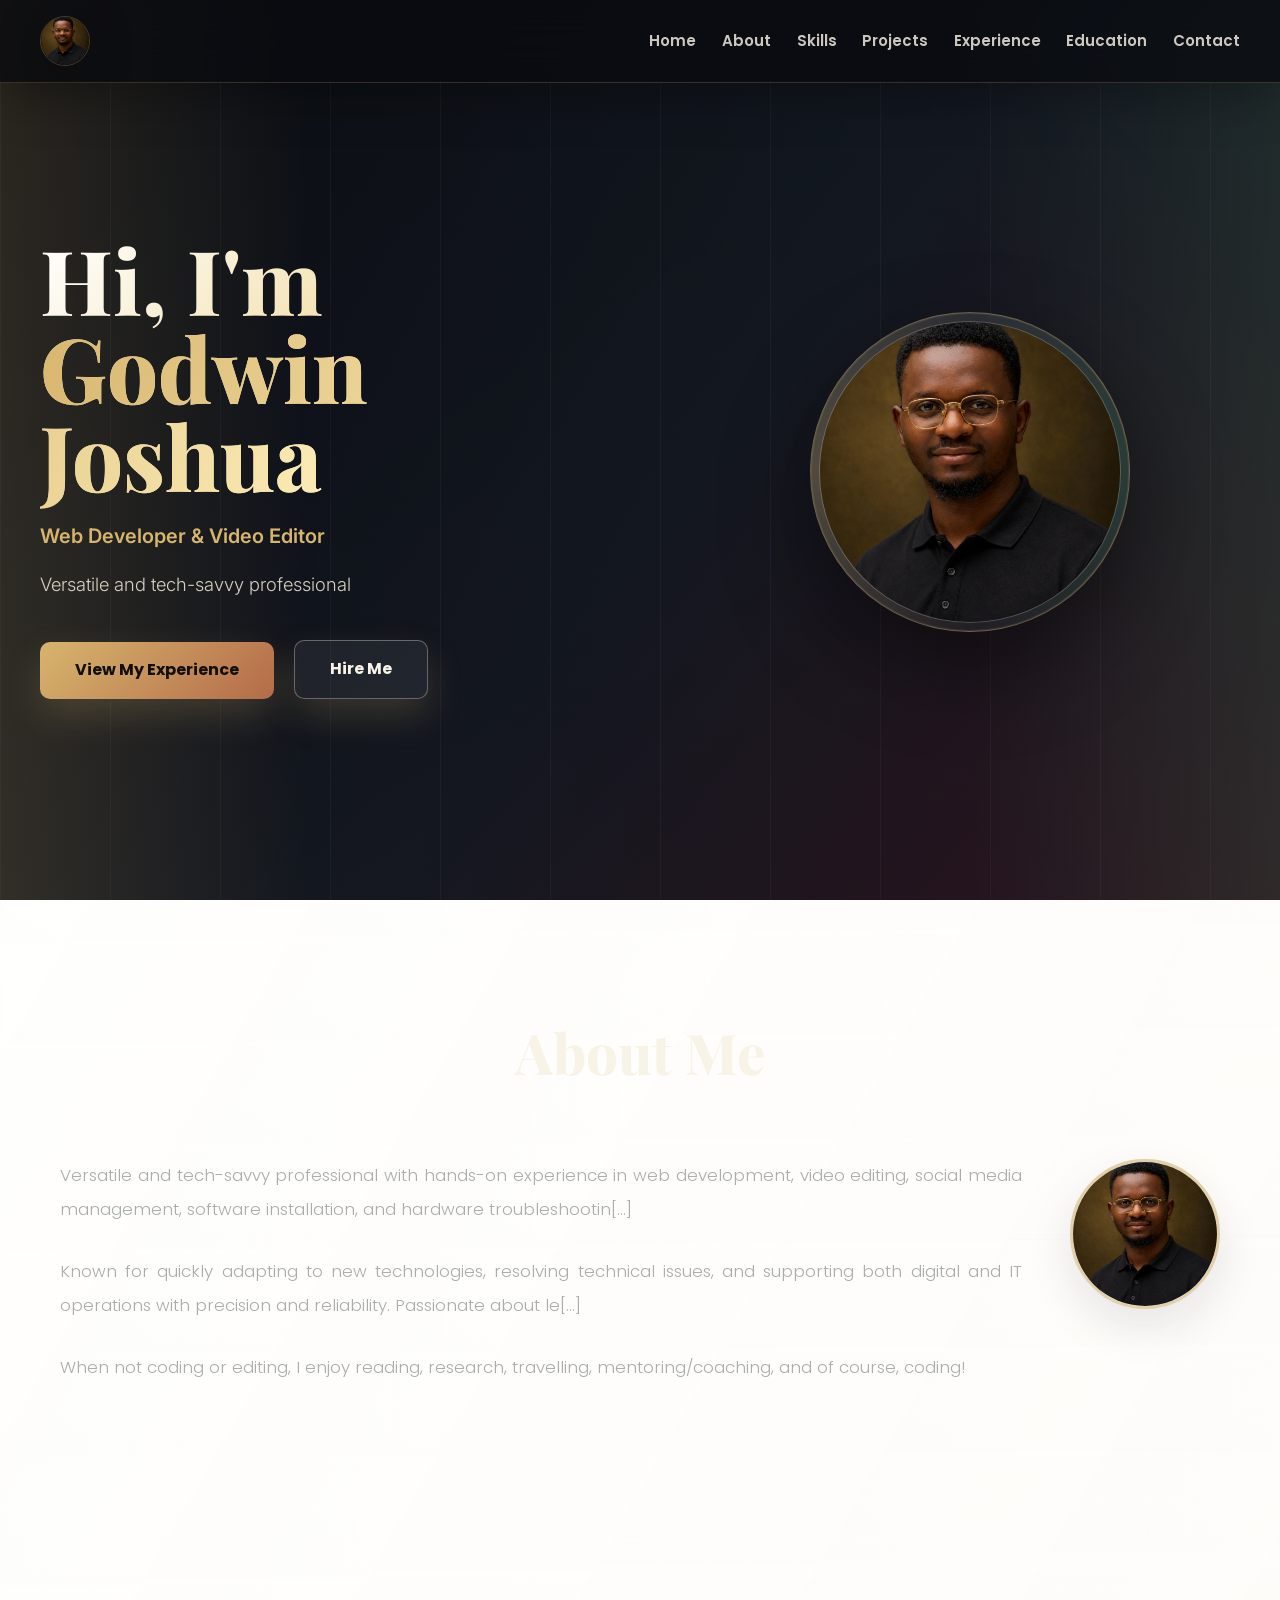
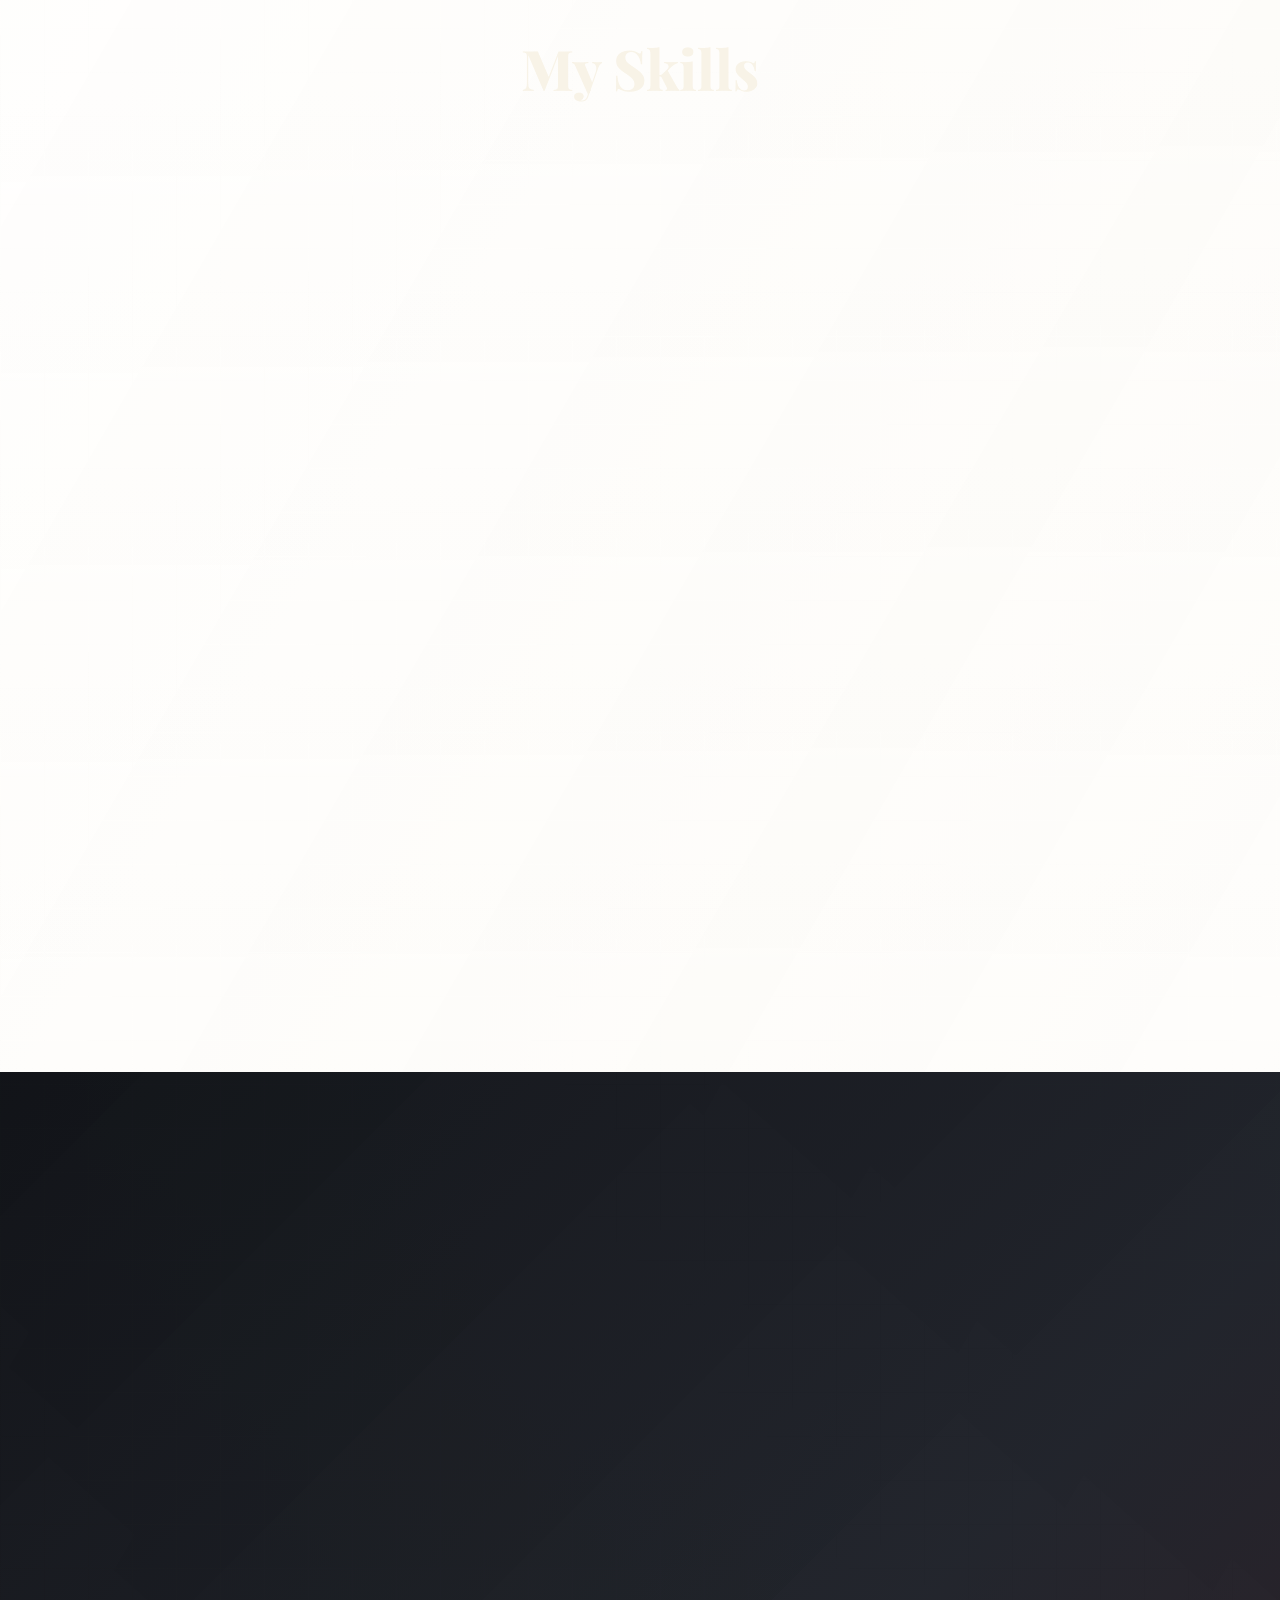
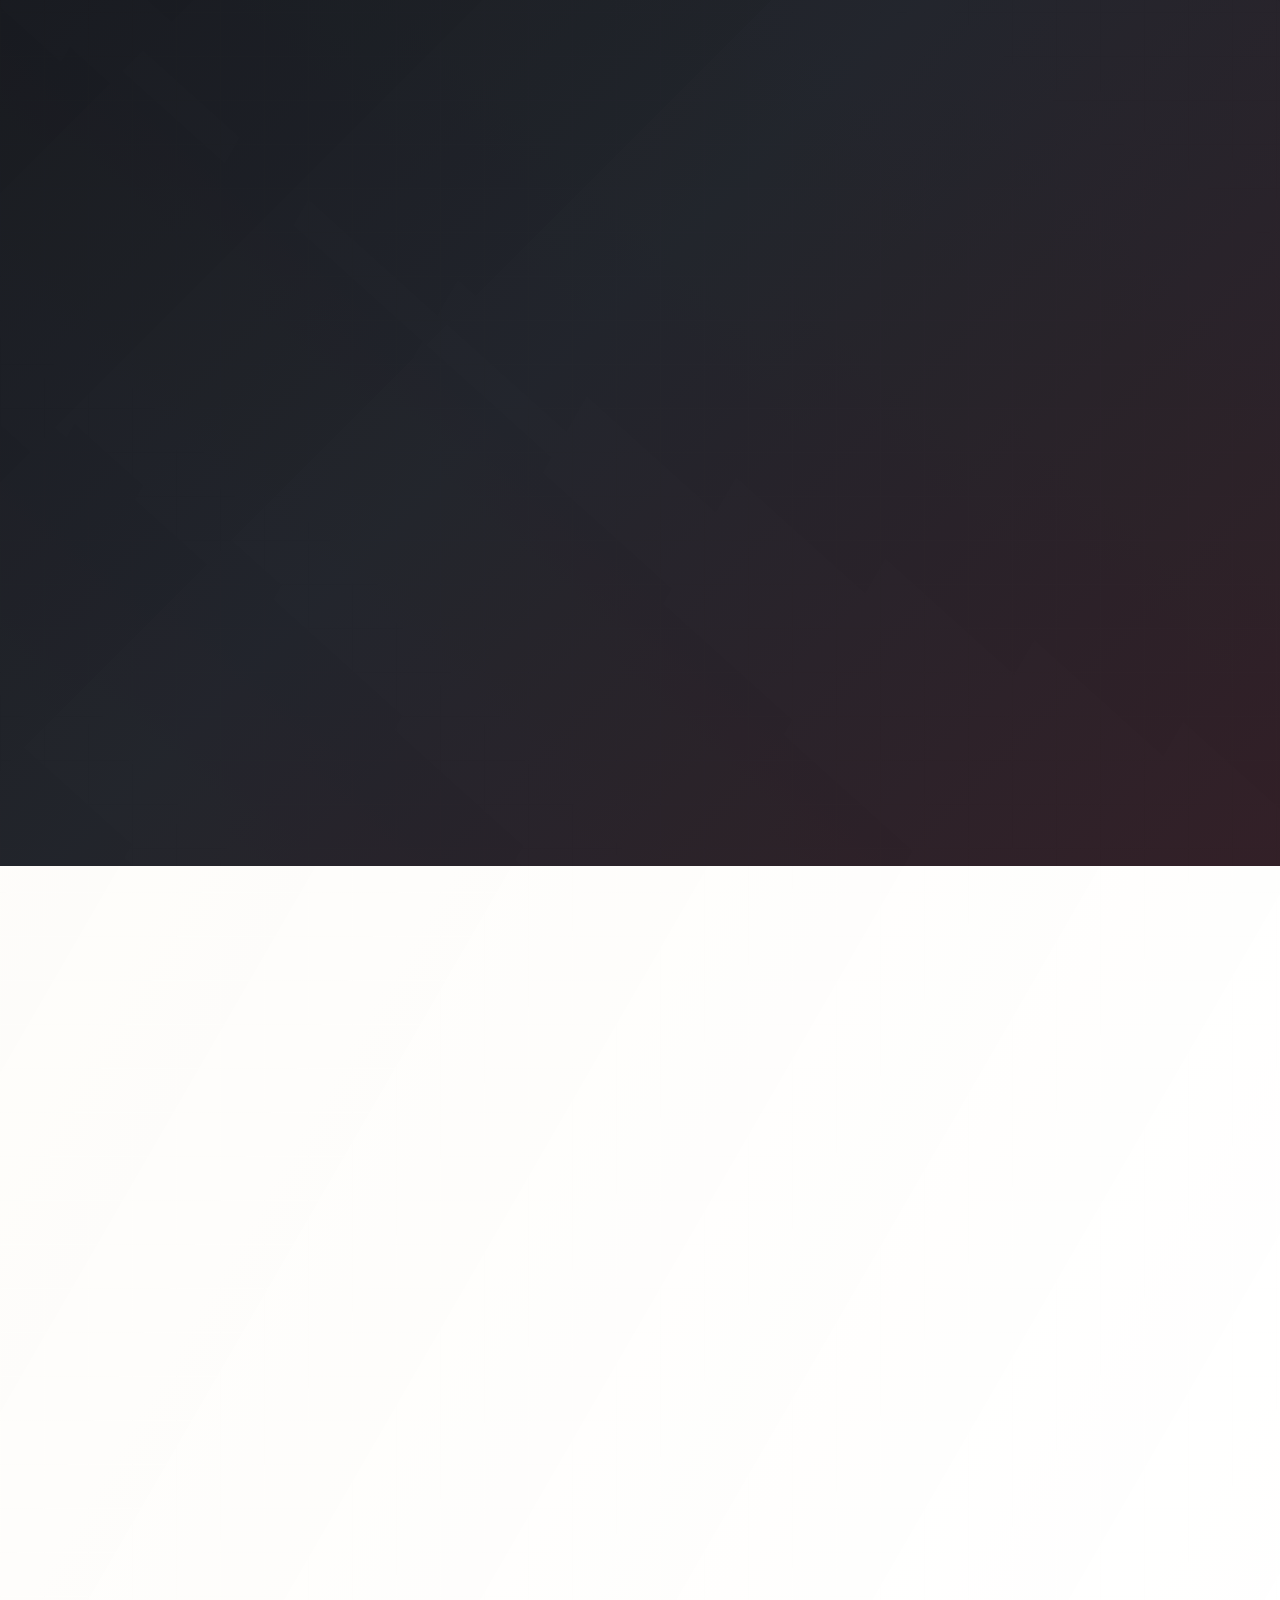
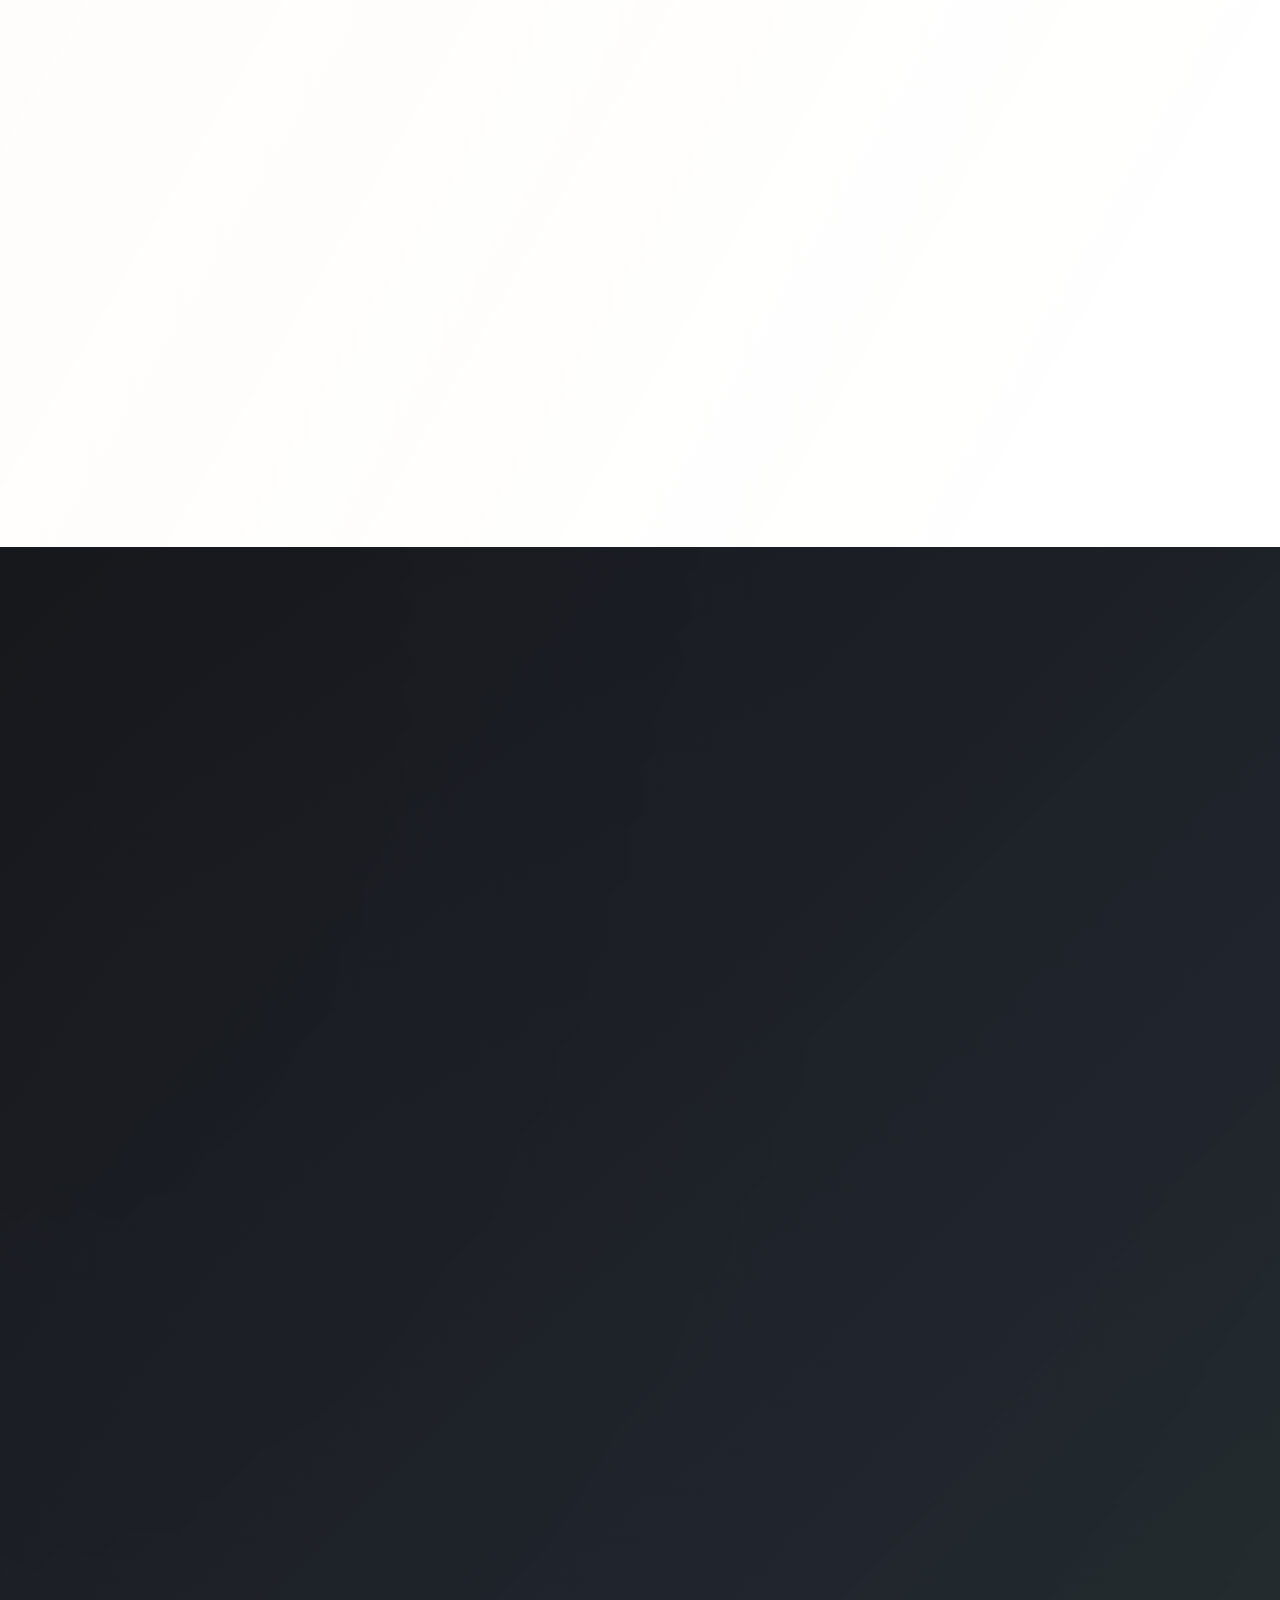
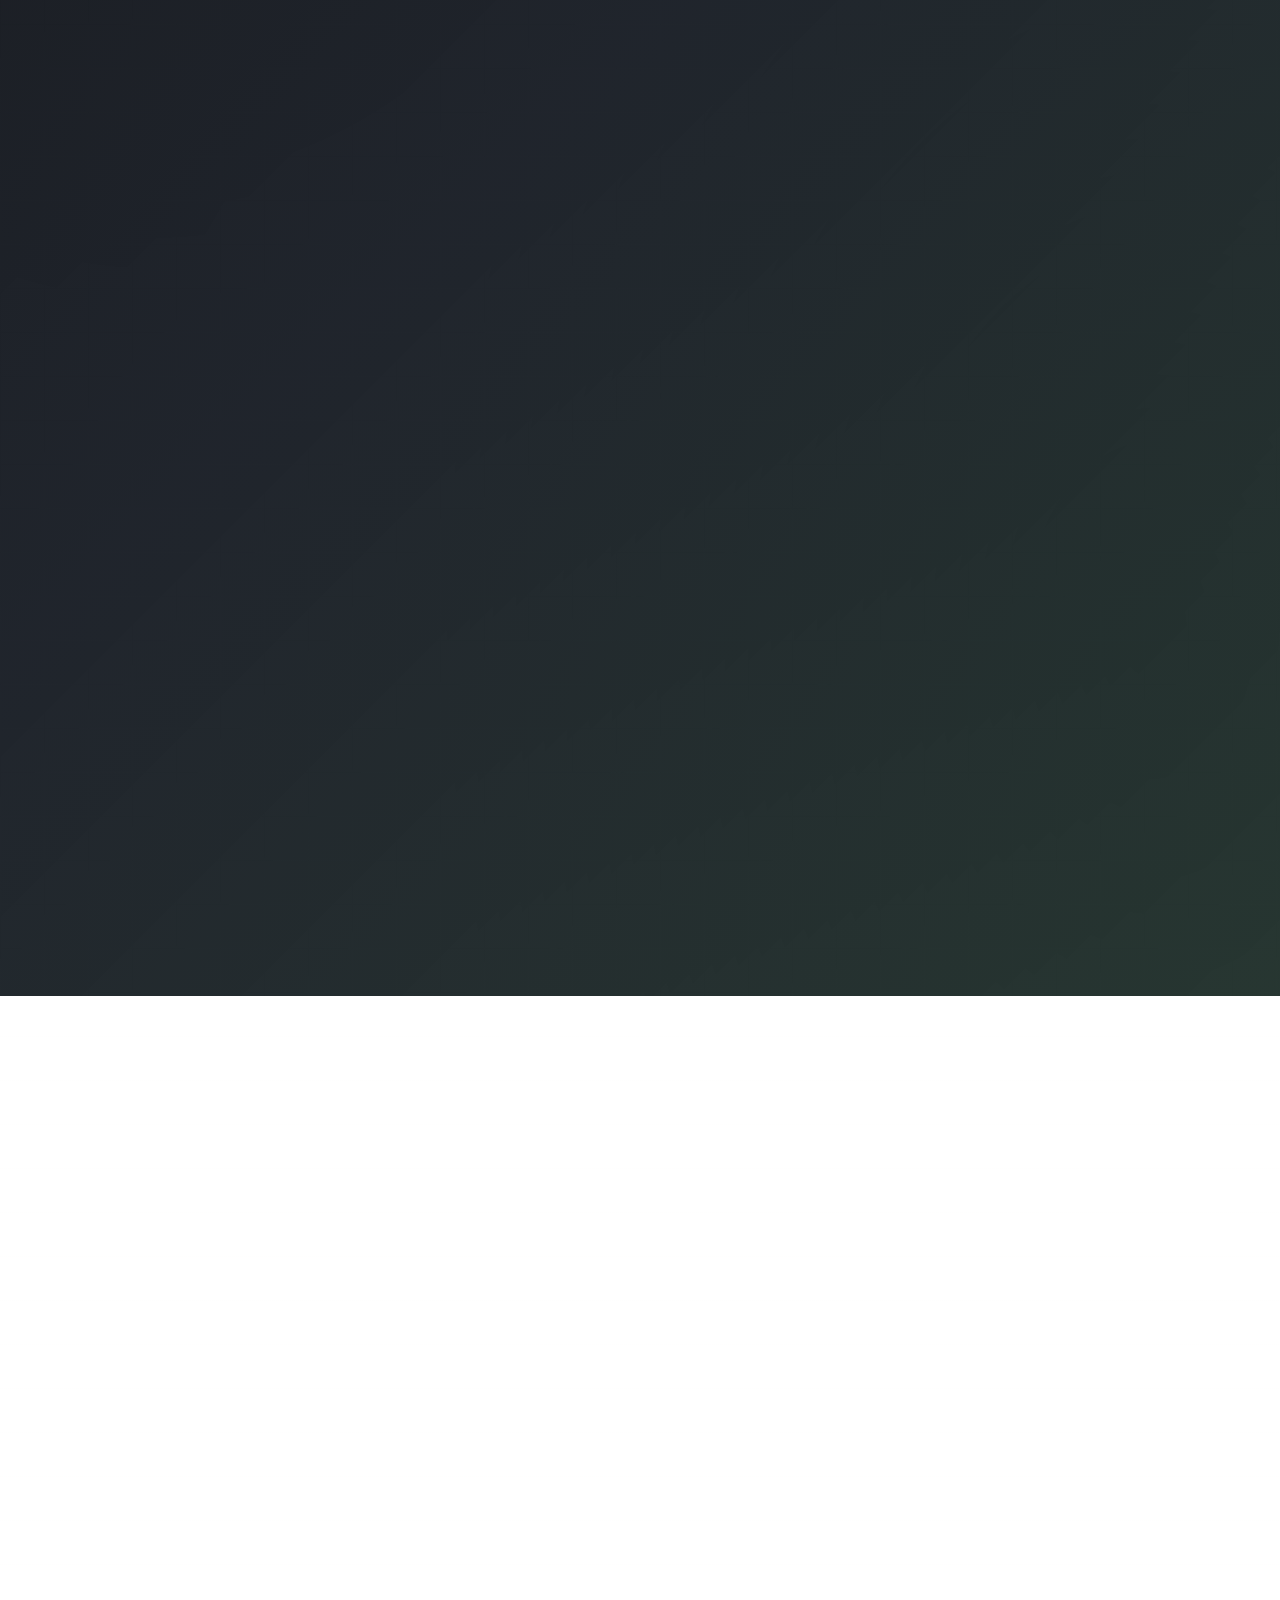
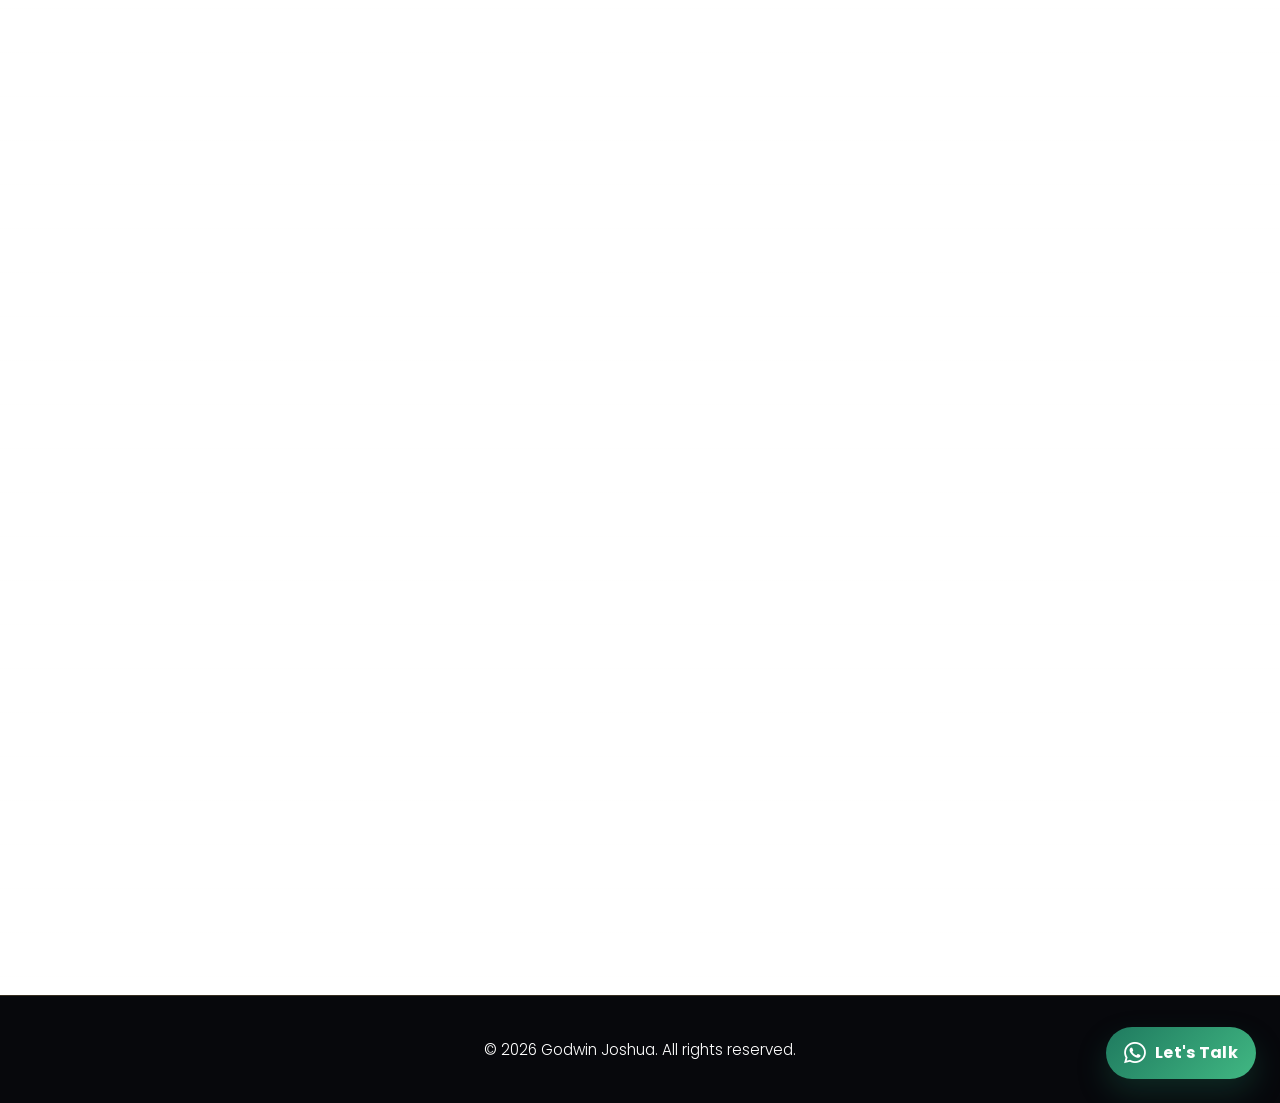
==== commit 76a98fec: "Include client testimonials partial in index.html" ====
--- a/index.html
+++ b/index.html
@@ -54,8 +54,8 @@
             <h2>About Me</h2>
             <div class="about-content">
                 <div class="about-text">
-                    <p>Versatile and tech-savvy professional with hands-on experience in web development, video editing, social media management, software installation, and hardware troubleshooting. A[...]
-                    <p>Known for quickly adapting to new technologies, resolving technical issues, and supporting both digital and IT operations with precision and reliability. Passionate about levera[...]
+                    <p>Versatile and tech-savvy professional with hands-on experience in web development, video editing, social media management, software installation, and hardware troubleshootin[...]</p>
+                    <p>Known for quickly adapting to new technologies, resolving technical issues, and supporting both digital and IT operations with precision and reliability. Passionate about le[...]</p>
                     <p>When not coding or editing, I enjoy reading, research, travelling, mentoring/coaching, and of course, coding!</p>
                 </div>
                 <div class="about-image">
@@ -197,6 +197,40 @@
         </div>
     </section>
 
+    <!-- Client Testimonials: inserted from testimonials.html -->
+    <section id="client-testimonials" class="testimonials">
+      <div class="container">
+        <h2>Client Testimonials</h2>
+        <p>Here are some recent reviews from clients and Google Reviews.</p>
+
+        <div class="testimonial-images" style="display:flex;gap:1rem;flex-wrap:wrap;justify-content:center;">
+          <figure style="max-width:360px;">
+            <img src="assets/reviews-1.svg" alt="Client reviews snapshot 1" style="width:100%;height:auto;border-radius:8px;box-shadow:0 4px 10px rgba(0,0,0,0.08);" />
+            <figcaption style="text-align:center;margin-top:0.5rem;font-size:0.9rem;color:#555;">Google Reviews snapshot</figcaption>
+          </figure>
+
+          <figure style="max-width:360px;">
+            <img src="assets/reviews-2.svg" alt="Client reviews snapshot 2" style="width:100%;height:auto;border-radius:8px;box-shadow:0 4px 10px rgba(0,0,0,0.08);" />
+            <figcaption style="text-align:center;margin-top:0.5rem;font-size:0.9rem;color:#555;">Client testimonials</figcaption>
+          </figure>
+
+          <figure style="max-width:360px;">
+            <img src="assets/reviews-3.svg" alt="Client reviews snapshot 3" style="width:100%;height:auto;border-radius:8px;box-shadow:0 4px 10px rgba(0,0,0,0.08);" />
+            <figcaption style="text-align:center;margin-top:0.5rem;font-size:0.9rem;color:#555;">Client testimonials</figcaption>
+          </figure>
+
+          <figure style="max-width:360px;">
+            <img src="assets/reviews-4.svg" alt="Client reviews snapshot 4" style="width:100%;height:auto;border-radius:8px;box-shadow:0 4px 10px rgba(0,0,0,0.08);" />
+            <figcaption style="text-align:center;margin-top:0.5rem;font-size:0.9rem;color:#555;">Client testimonials</figcaption>
+          </figure>
+        </div>
+
+        <div style="margin-top:1rem;text-align:center;">
+          <a href="https://websitees.github.io/Dada-Reuben-Opeyemi/" target="_blank" rel="noopener noreferrer">Featured Project: Dada Reuben Opeyemi</a>
+        </div>
+      </div>
+    </section>
+
     <section id="experience" class="experience">
         <div class="container">
             <h2>Professional Experience</h2>
